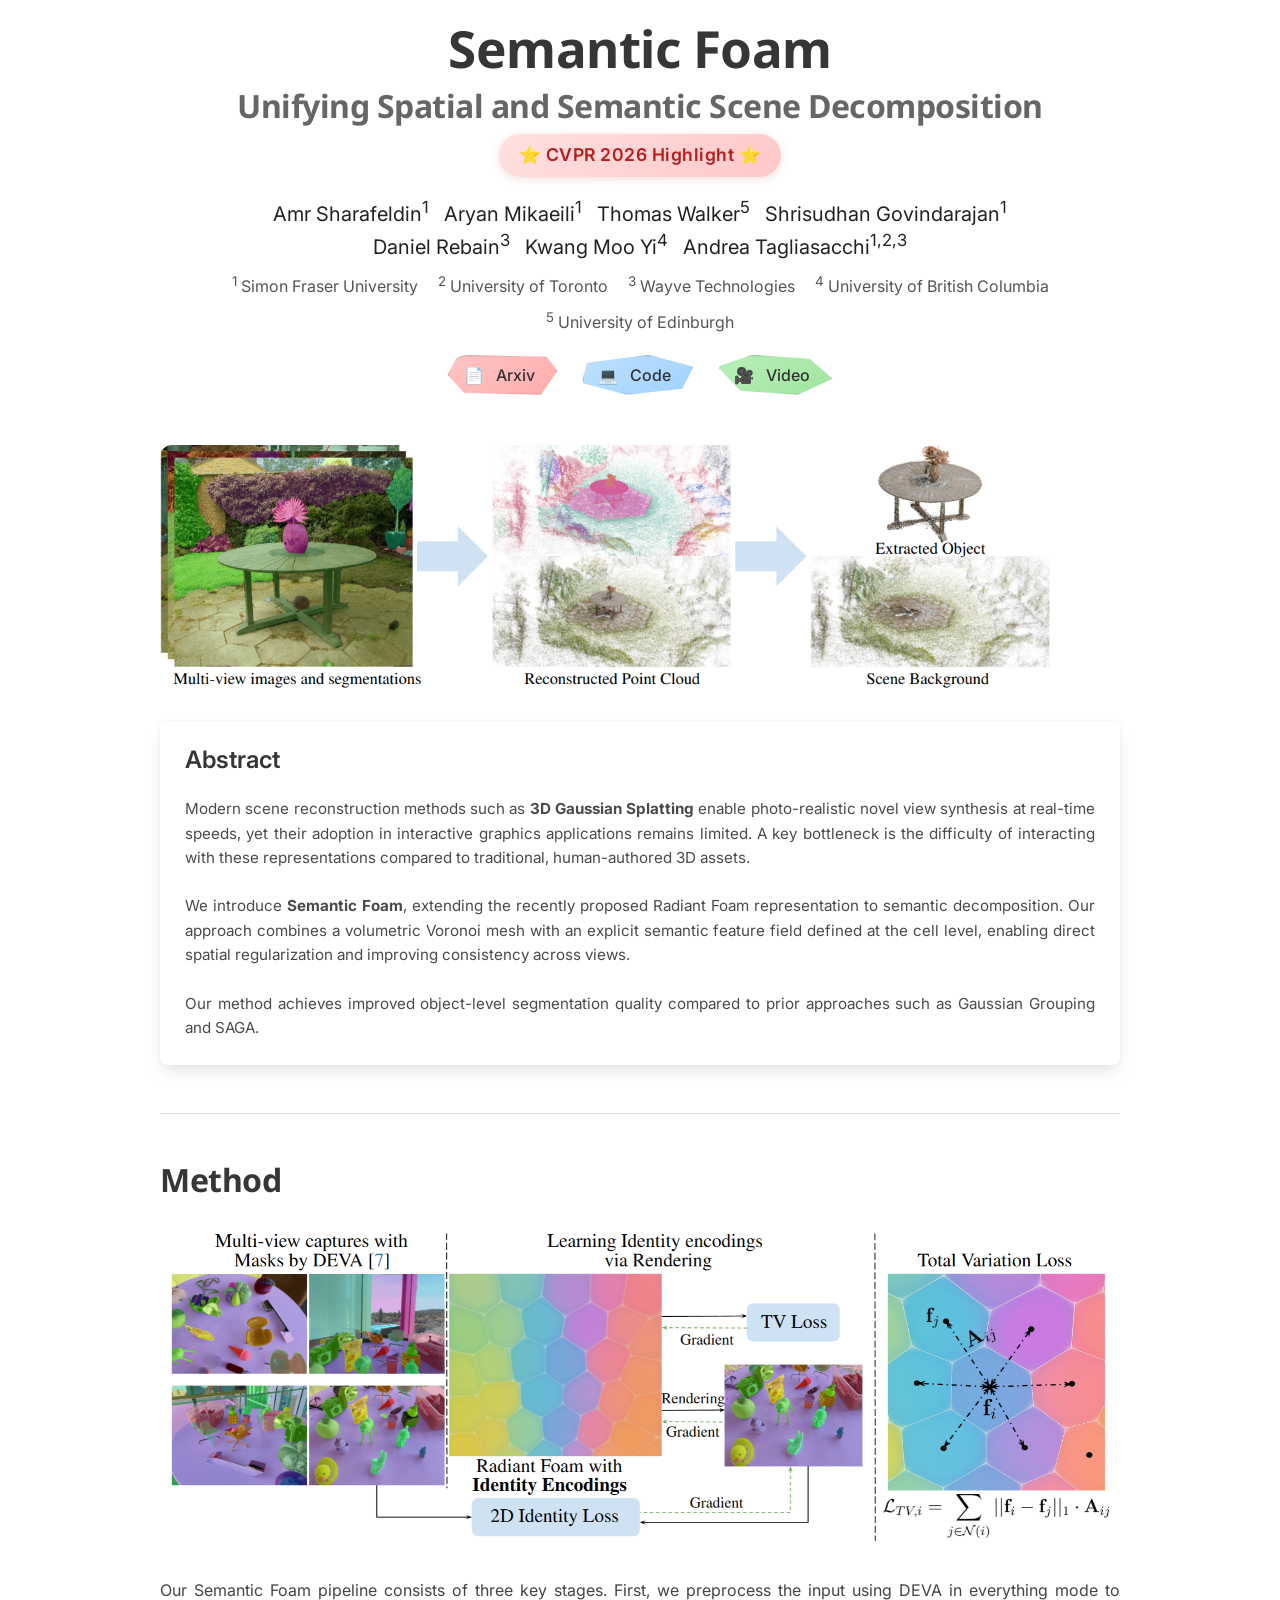
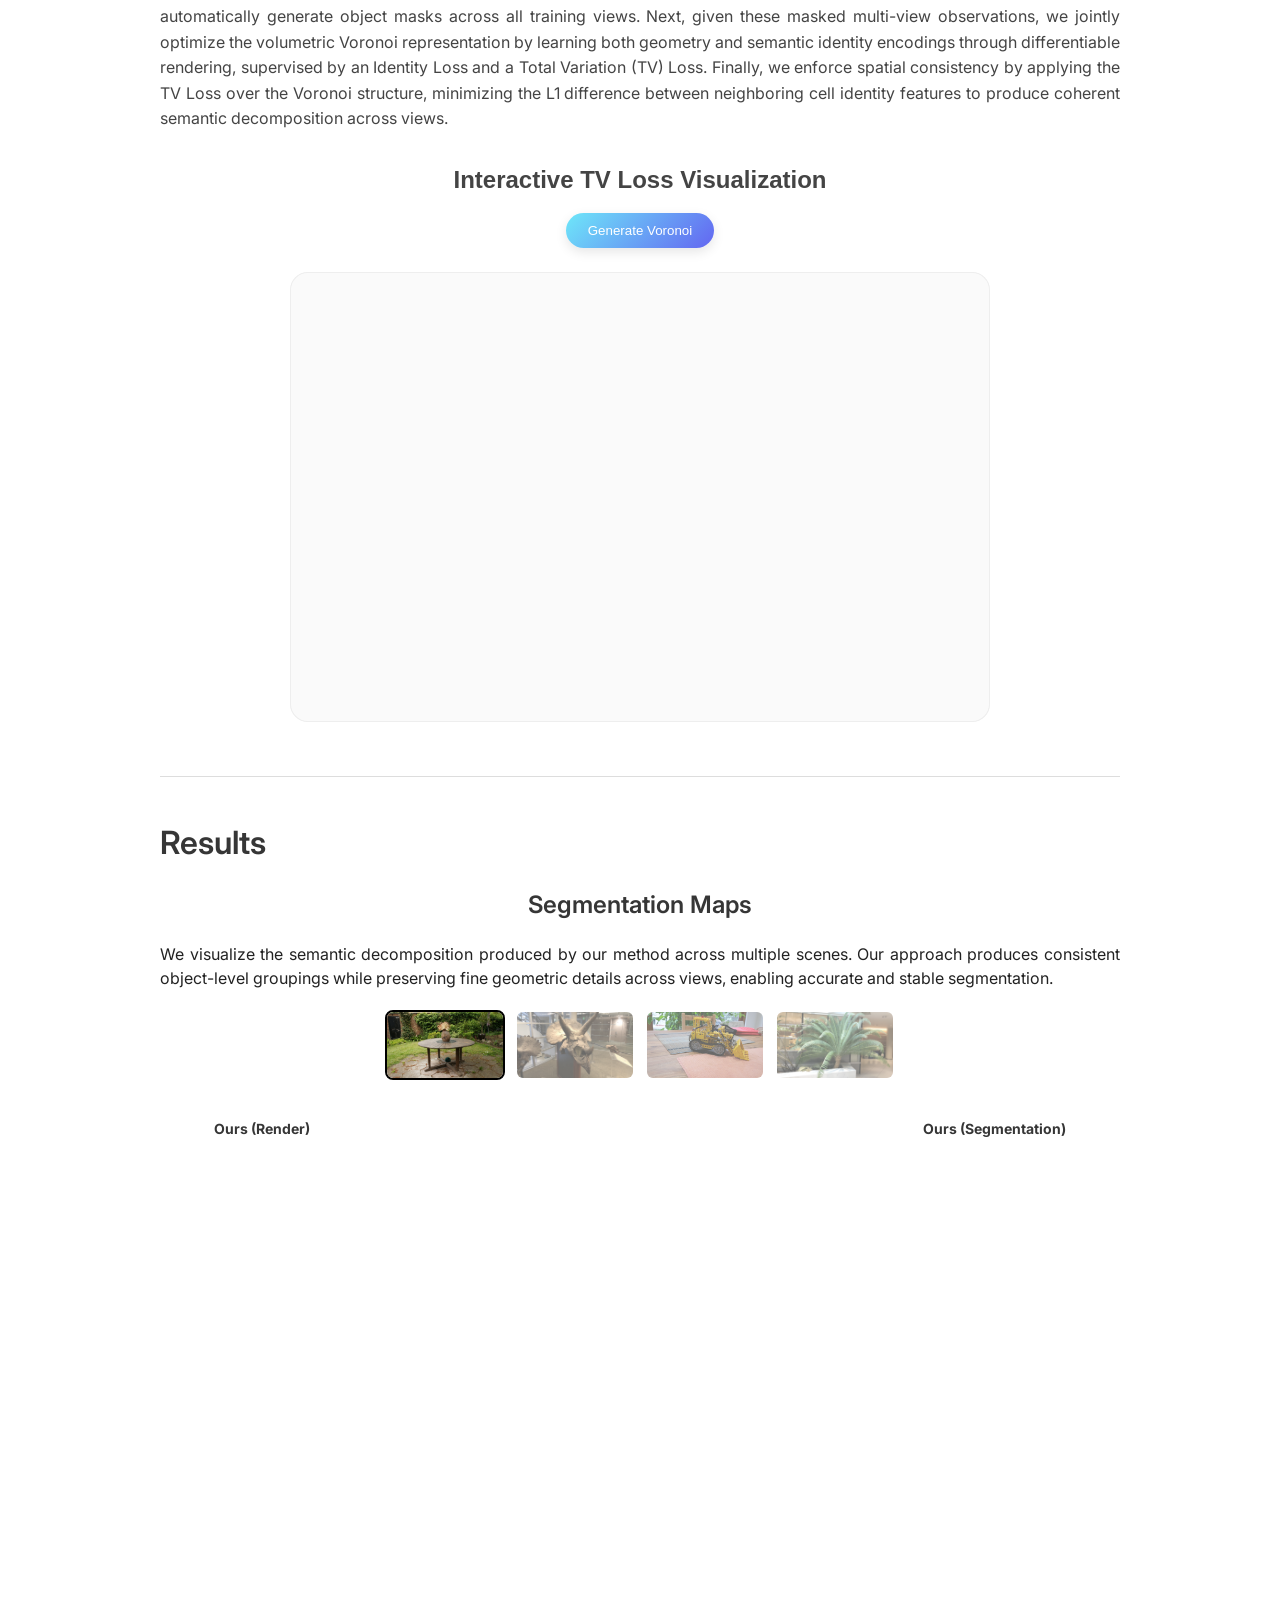
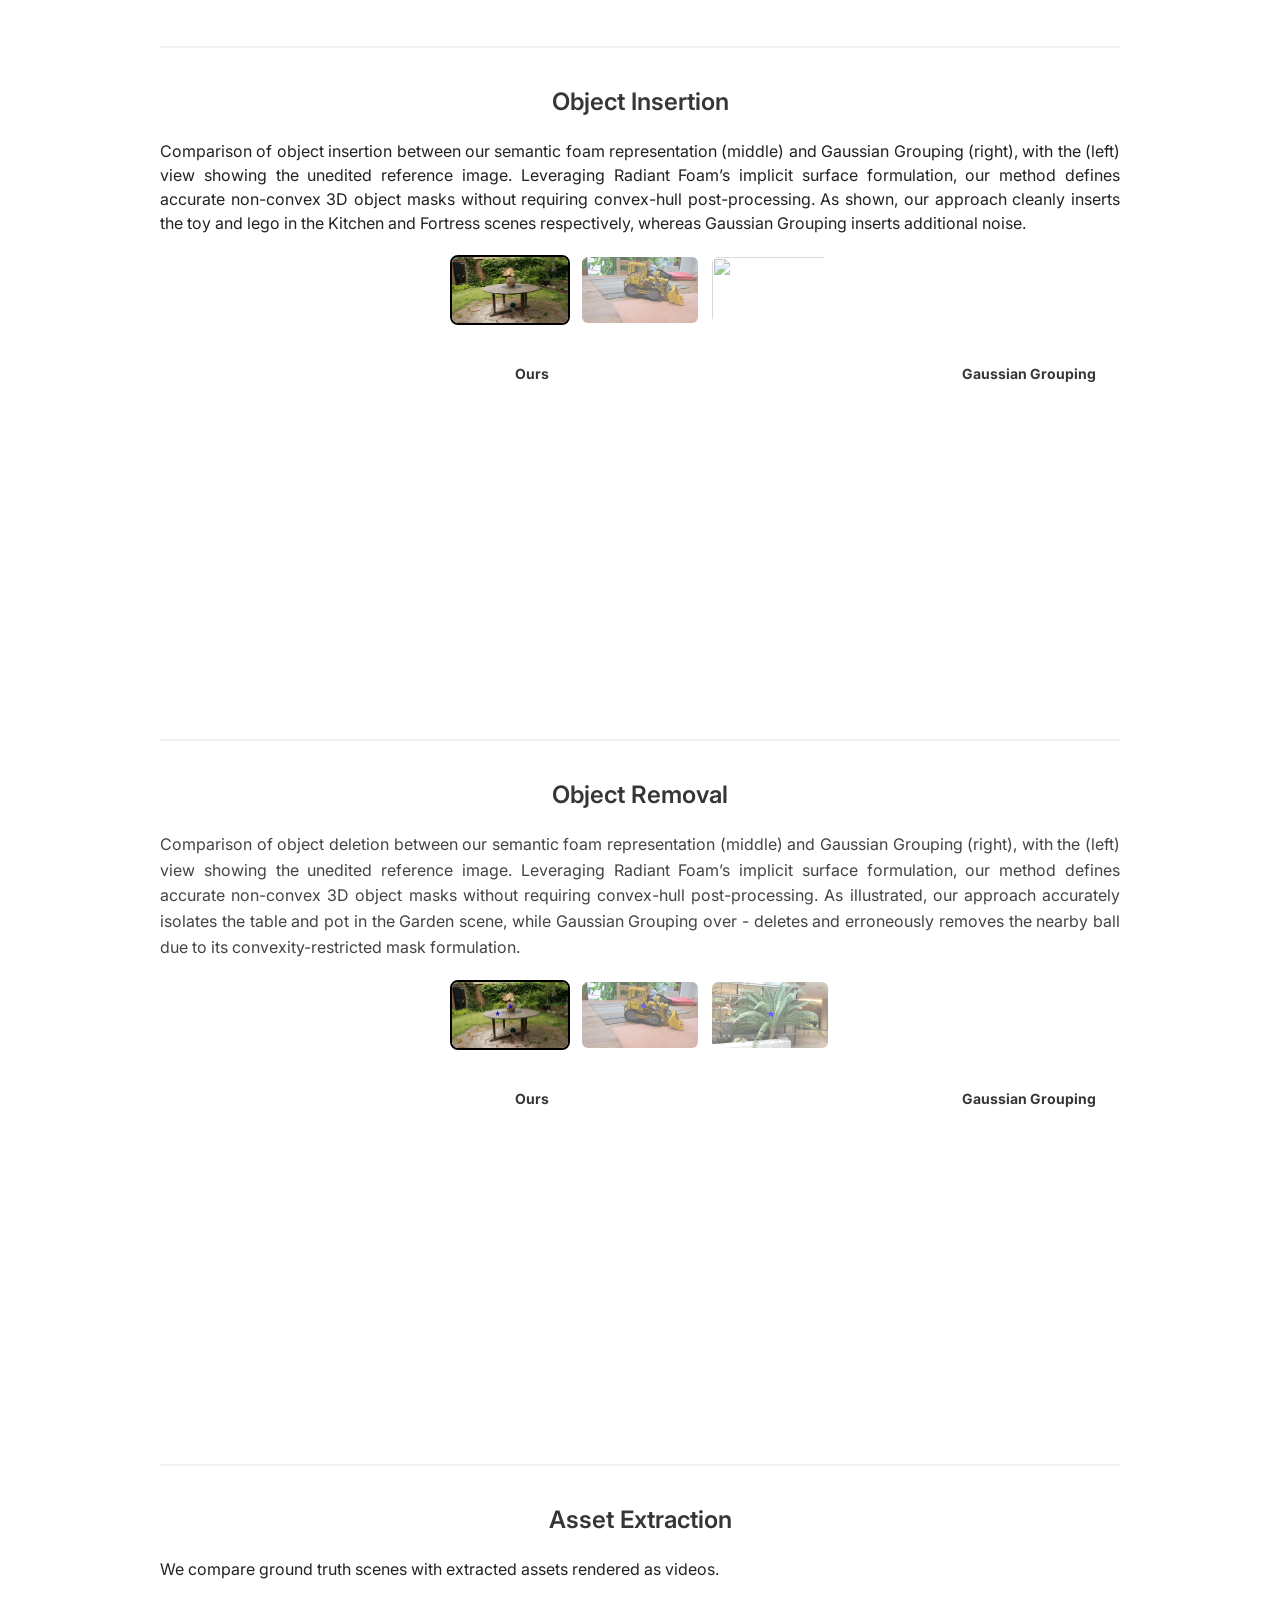
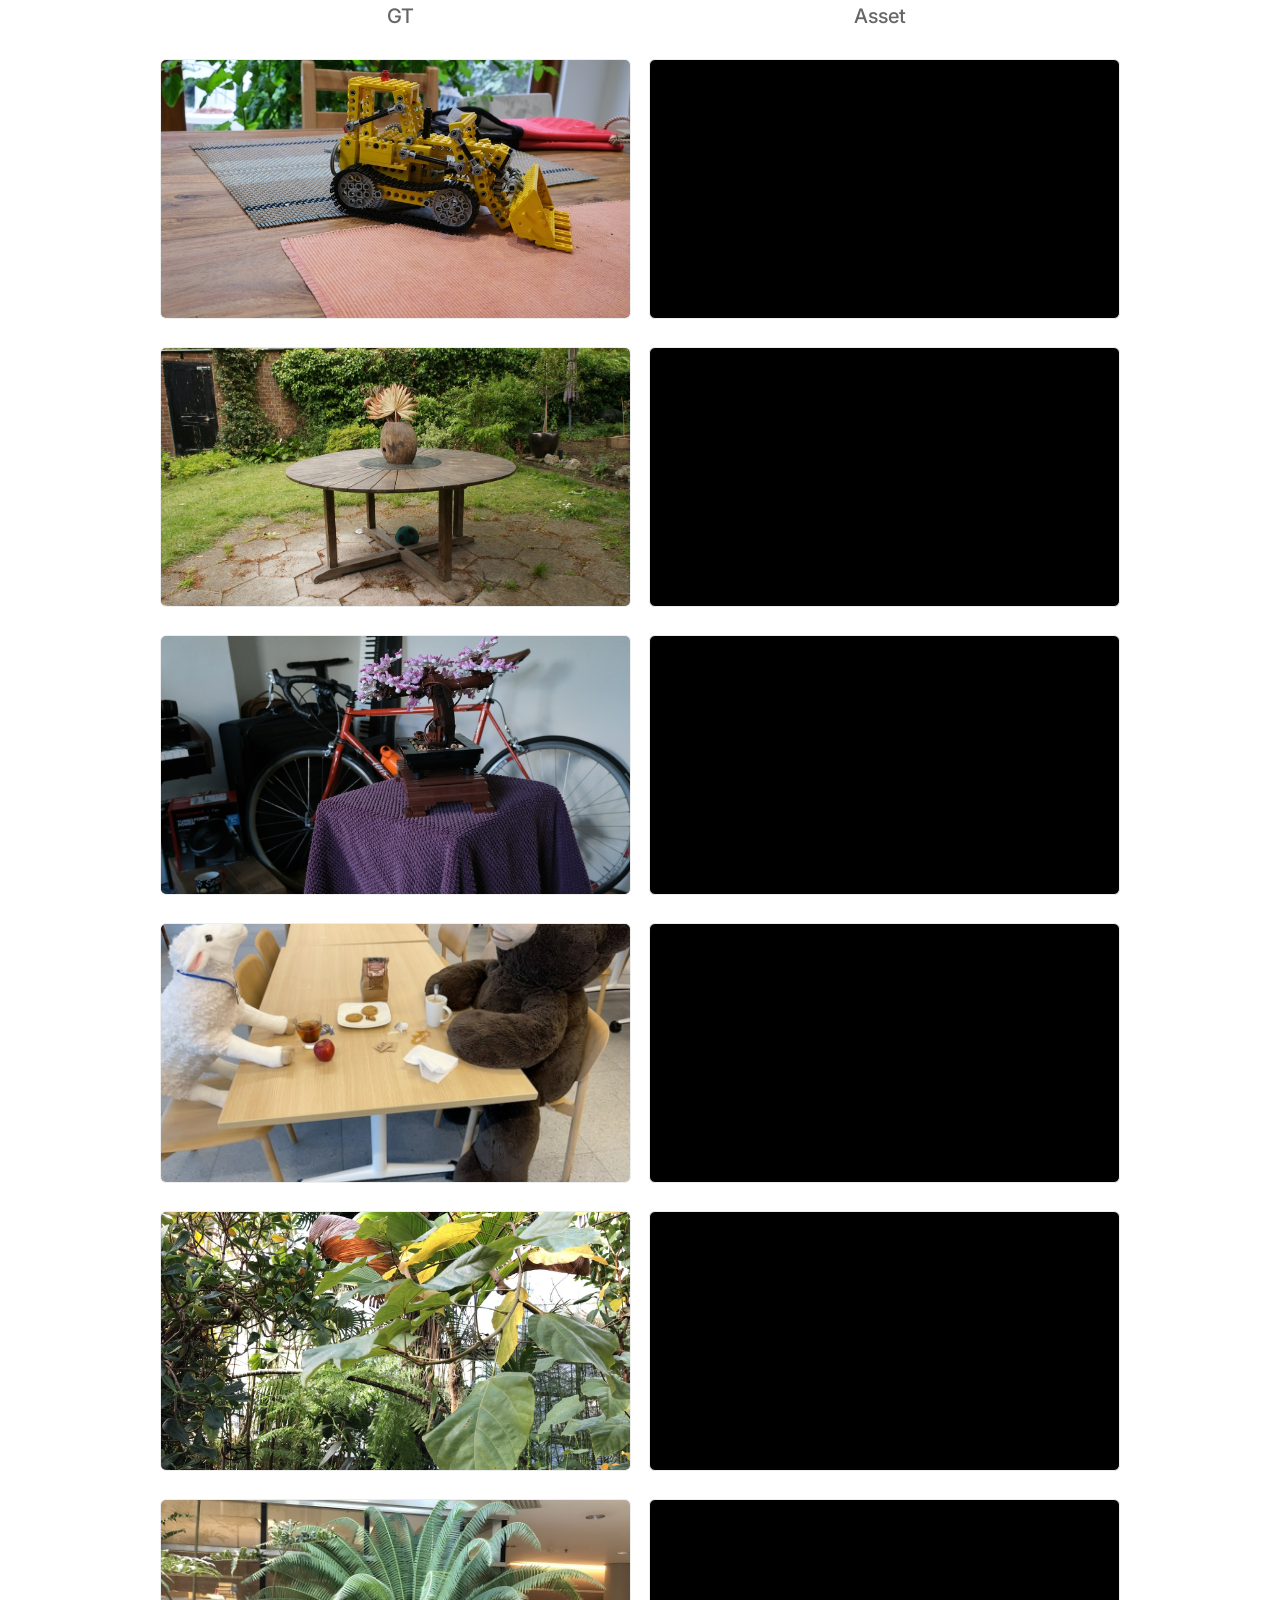
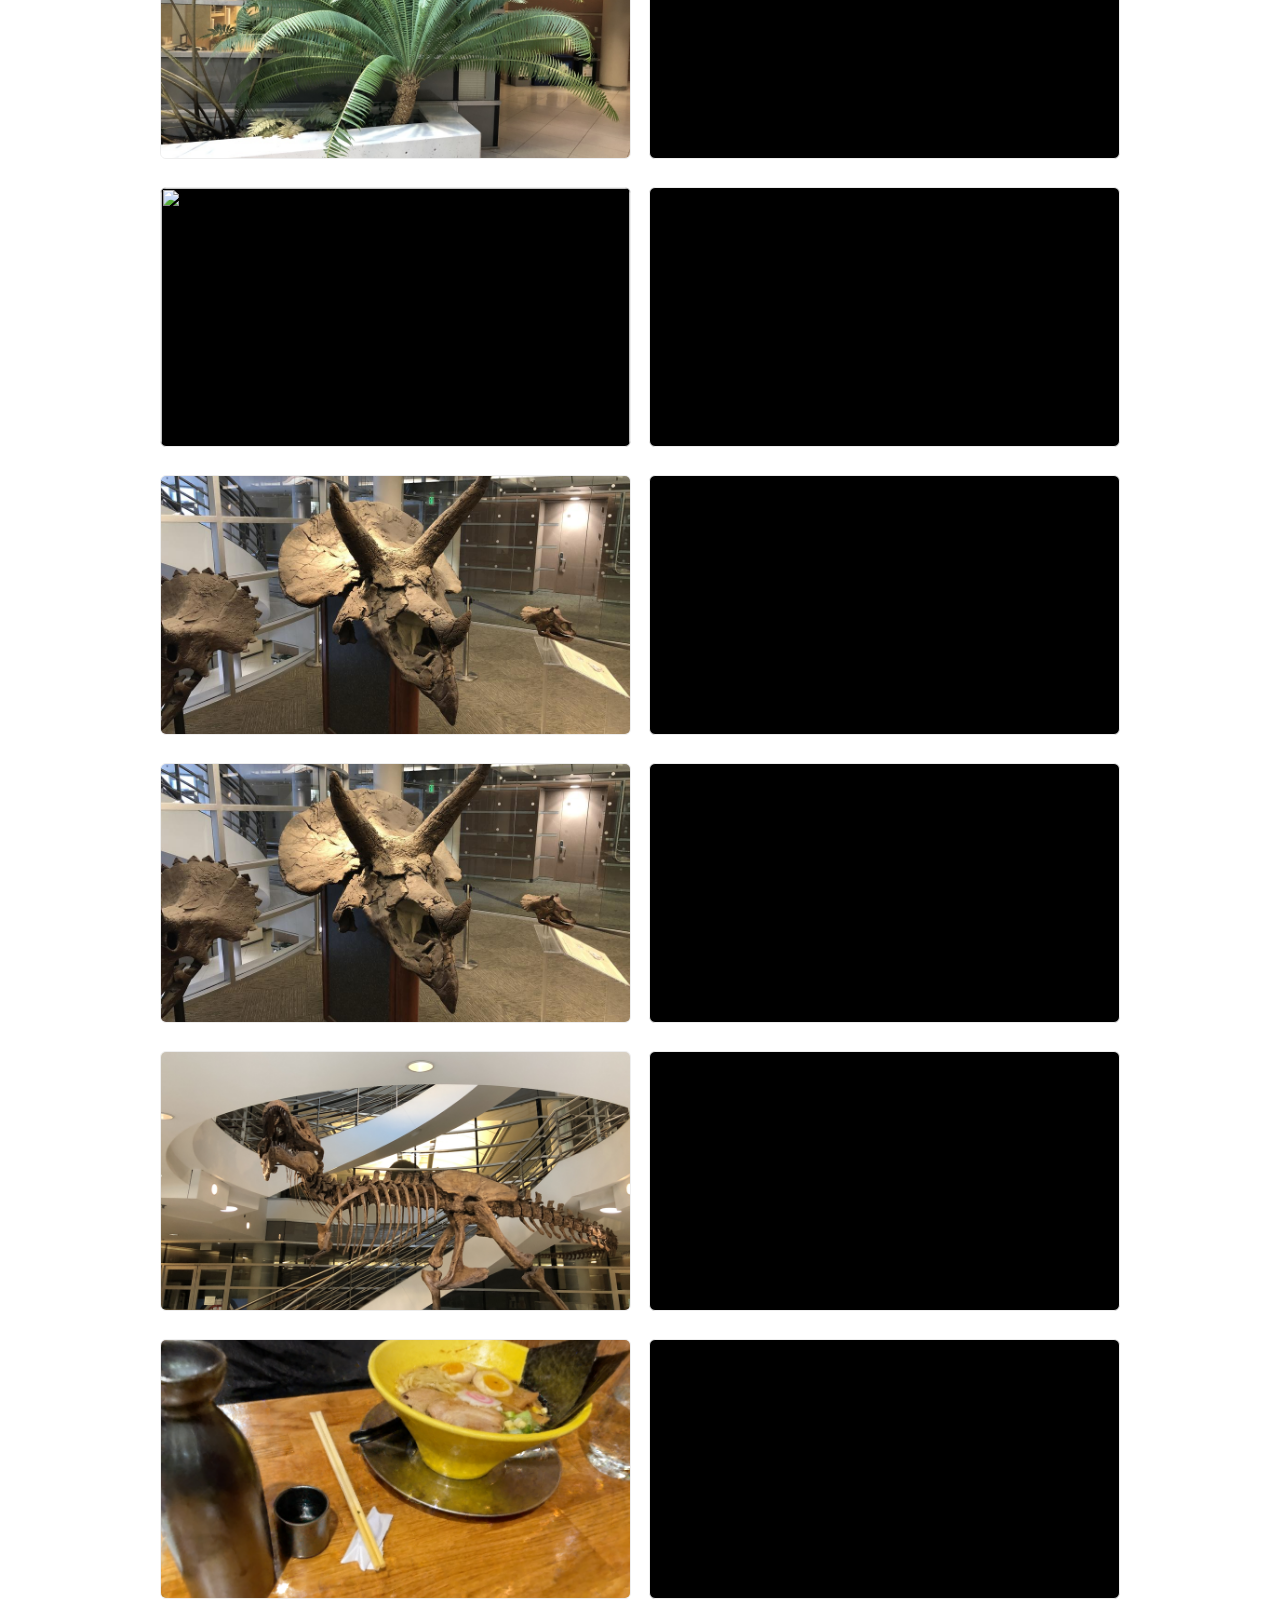
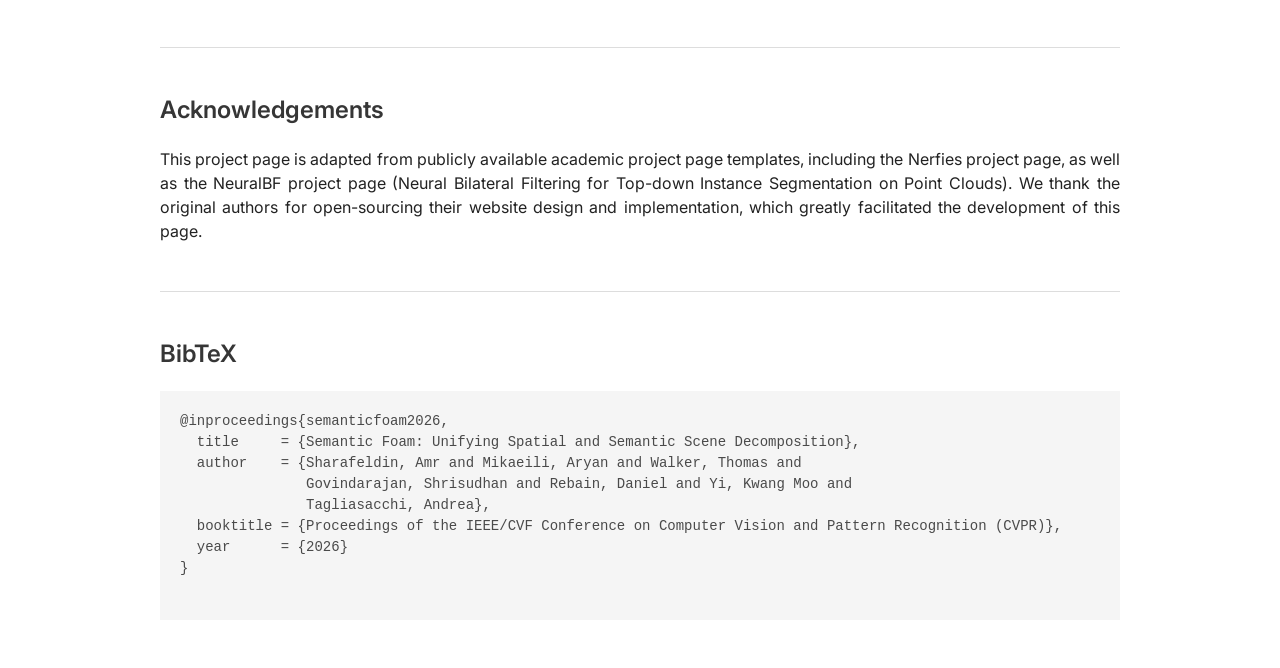
==== index.html @ 7a0bac0b "merge" ====
<!DOCTYPE html>
<html>
<head>
  <meta charset="utf-8">
  <title>Semantic Foam Project</title>

  <!-- Fonts -->
  <link href="https://fonts.googleapis.com/css?family=Google+Sans|Noto+Sans|Castoro" rel="stylesheet">
  <link href="https://fonts.googleapis.com/css2?family=Inter:wght@300;400;500;600&family=Space+Grotesk:wght@500;600;700&display=swap" rel="stylesheet">
  
  <!-- Bulma -->
  <link rel="stylesheet" href="./static/css/bulma.min.css">
  <link rel="stylesheet" href="./static/css/bulma-carousel.min.css">

  <!-- Styles -->
  <link rel="stylesheet" href="./static/css/video.css">
  <link rel="stylesheet" href="./static/css/index.css">

  <!-- JS -->
  <script src="https://code.jquery.com/jquery-3.6.0.min.js"></script>
  <script src="./static/js/bulma-carousel.min.js"></script>
</head>

<body>

  <!-- Dynamic Sections -->
  <div id="hero"></div>
  <div class="section-divider"></div>

  <div id="method"></div>
  <div class="section-divider"></div>

  <div id="results"></div>
  <div class="section-divider"></div>

  <!-- ===================== -->
  <!-- ACKNOWLEDGEMENTS -->
  <!-- ===================== -->
  <section class="section">
    <div class="container is-max-desktop">

      <h2 class="title is-4">Acknowledgements</h2>

      <p class="has-text-justified">
        This project page is adapted from publicly available academic project page templates,
        including the Nerfies project page, as well as the NeuralBF project page
        (Neural Bilateral Filtering for Top-down Instance Segmentation on Point Clouds).
        We thank the original authors for open-sourcing their website design and
        implementation, which greatly facilitated the development of this page.
      </p>

    </div>
  </section>

  <div class="section-divider"></div>

  <!-- ===================== -->
  <!-- BIBTEX -->
  <!-- ===================== -->
  <section class="section">
    <div class="container is-max-desktop">

      <h2 class="title is-4">BibTeX</h2>

      <pre style="background:#f5f5f5; padding:20px; overflow-x:auto;">
@inproceedings{semanticfoam2026,
  title     = {Semantic Foam: Unifying Spatial and Semantic Scene Decomposition},
  author    = {Sharafeldin, Amr and Mikaeili, Aryan and Walker, Thomas and
               Govindarajan, Shrisudhan and Rebain, Daniel and Yi, Kwang Moo and
               Tagliasacchi, Andrea},
  booktitle = {Proceedings of the IEEE/CVF Conference on Computer Vision and Pattern Recognition (CVPR)},
  year      = {2026}
}
      </pre>

    </div>
  </section>

  <!-- ===================== -->
  <!-- SCRIPTS -->
  <!-- ===================== -->

  <script src="./static/js/slider.js"></script>
  <script src="./static/js/index.js"></script>

  <!-- D3 Voronoi -->
  <script src="https://d3js.org/d3.v7.min.js"></script>
  <script src="./static/js/voronoi.js"></script>


</body>
</html>
---- static/css/video.css ----
.video-compare-container {
  position: relative;
  width: 100%;
  overflow: hidden;
}

.video-compare-container video {
  position: absolute;
  width: 100%;
  height: 100%;
  object-fit: cover;
}

.rgb-video {
  z-index: 2;
  clip-path: inset(0 50% 0 0);
}

.seg-video {
  z-index: 1;
}

.compare-slider {
  position: absolute;
  bottom: 10px;
  left: 10%;
  width: 80%;
  z-index: 3;
}

.divider {
  position: absolute;
  top: 0;
  bottom: 0;
  width: 2px;
  background: white;
  left: 50%;
  z-index: 4;
}
---- static/css/index.css ----
/* ========================= */
/* GLOBAL */
/* ========================= */

body {
  font-family: 'Inter', sans-serif;
  color: #222;
}

.section-divider {
  border-top: 1px solid #ddd;
  margin: 0 auto;
  max-width: 960px;
}

/* Uniform vertical spacing for all sections */
section.section,
section.hero .hero-body {
  padding-top: 3rem;
  padding-bottom: 3rem;
}

/* ========================= */
/* TYPOGRAPHY */
/* ========================= */

.publication-title {
  font-family: 'Noto Sans', sans-serif;
  font-weight: 700;
  letter-spacing: -0.5px;
  font-size: 3rem;
  line-height: 1.1;
  text-align: center;
  margin-bottom: 10px;
}

.publication-authors,
.publication-affiliations,
.publication-venue {
  font-family: 'Inter', sans-serif;
}

.publication-authors {
  margin: 10px 0;
}

.author-block {
  display: inline-block;
  margin: 0 5px;
}

/* ========================= */
/* VENUE + AFFILIATIONS */
/* ========================= */

.publication-venue {
  display: flex;
  justify-content: center;
  margin: 14px 0 18px;
  width: 100%;
}

.publication-tag {
  display: inline-block;
  font-family: 'Inter', sans-serif;
  font-size: 1.1rem;
  font-weight: 600;
  letter-spacing: 0.5px;
  padding: 8px 20px;
  border-radius: 999px;
  background: linear-gradient(135deg, #ffe0e0, #ffc8c8);
  color: #b91c1c;
  box-shadow: 0 2px 8px rgba(185, 28, 28, 0.15);
}

.publication-affiliations {
  margin-top: 10px;
  margin-bottom: 20px;
  color: #555;
  display: flex;
  flex-wrap: wrap;
  justify-content: center;
  gap: 10px 20px;
}

.publication-affiliations span {
  white-space: nowrap;
}

/* ========================= */
/* ABSTRACT */
/* ========================= */

.abstract-box {
  margin-top: 30px;
  padding: 25px;
  text-align: left;
}

.abstract-box p {
  font-size: 0.95rem;
  line-height: 1.6;
}

/* ========================= */
/* VIDEO COMPARE */
/* ========================= */

.video-compare-container {
  position: relative;
  width: 100%;
  height: 100%;
  overflow: hidden;
}

.video-compare-container video {
  position: absolute;
  width: 100%;
  height: 100%;
  object-fit: cover;
}

.rgb-video {
  z-index: 2;
  clip-path: inset(0 50% 0 0);
}

.seg-video {
  z-index: 1;
}

.compare-slider {
  position: absolute;
  bottom: 10px;
  left: 10%;
  width: 80%;
  z-index: 3;
}

.divider {
  position: absolute;
  top: 0;
  bottom: 0;
  width: 2px;
  background: white;
  left: 50%;
  z-index: 4;
}

/* ========================= */
/* CAROUSEL */
/* ========================= */

.results-carousel {
  overflow: hidden;
}

.results-carousel .item {
  margin: 5px;
  border: 1px solid #bbb;
  border-radius: 10px;
  overflow: hidden;
  padding: 0;
  font-size: 0;
}

.results-carousel video {
  margin: 0;
}

/* ========================= */
/* VIDEO EMBED */
/* ========================= */

.publication-video {
  position: relative;
  width: 100%;
  padding-bottom: 56.25%;
  overflow: hidden;
  border-radius: 10px;
}

.publication-video iframe {
  position: absolute;
  width: 100%;
  height: 100%;
  top: 0;
  left: 0;
}

/* ========================= */
/* INTERPOLATION */
/* ========================= */

.interpolation-panel {
  background: #f5f5f5;
  border-radius: 10px;
}

.interpolation-panel .interpolation-image,
#interpolation-image-wrapper img {
  width: 100%;
  border-radius: 5px;
}

.interpolation-panel .slider {
  margin: 0 !important;
}

/* ========================= */
/* LINKS (BUTTONS) */
/* ========================= */

.publication-links .button {
  border-radius: 22px;
  padding: 10px 20px;
  border: none;
  transition: all 0.2s ease;
  box-shadow:
    4px 4px 10px rgba(0, 0, 0, 0.1),
    -2px -2px 6px rgba(255, 255, 255, 0.5);
}

.publication-links .button:hover {
  transform: translateY(-2px) scale(1.03);
}

.publication-links .button:active {
  transform: scale(0.97);
}

/* ========================= */
/* CUSTOM CELLS */
/* ========================= */

.publication-links .cell {
  display: inline-flex;
  align-items: center;
  gap: 6px;
  padding: 12px 22px;
  margin: 0 10px;
  color: #333;
  font-weight: 500;
  border: 1px solid rgba(0,0,0,0.08);
  transition: all 0.2s ease;
  position: relative;
}

.publication-links .cell-1 {
  background: linear-gradient(145deg, #ffc4c4, #ffadad);
}

.publication-links .cell-2 {
  background: linear-gradient(145deg, #bde0fe, #a2d2ff);
}

.publication-links .cell-3 {
  background: linear-gradient(145deg, #b8f0b8, #a0e4a0);
}

.publication-links .cell:hover {
  transform: translateY(-3px) scale(1.05);
}

.publication-links .cell:active {
  transform: scale(0.95);
}

.publication-links .cell::after {
  content: "";
  position: absolute;
  inset: 0;
  border: 1px solid rgba(0, 0, 0, 0.06);
}

/* Shape variants */
.cell-1 {
  clip-path: polygon(10% 0%, 90% 5%, 100% 40%, 85% 100%, 15% 95%, 0% 50%);
}

.cell-2 {
  clip-path: polygon(5% 20%, 60% 0%, 100% 30%, 90% 85%, 40% 100%, 0% 70%);
}

.cell-3 {
  clip-path: polygon(0% 30%, 30% 0%, 80% 10%, 100% 60%, 70% 100%, 20% 90%);
}

/* ========================= */
/* PAPER TITLE SUBTEXT */
/* ========================= */

.paper-name {
  display: block;
  font-weight: 800;
  font-size: 3.2rem;
  line-height: 0;
  margin: 0;
}

.paper-subtitle {
  display: block;
  font-weight: 300;
  font-size: 2rem;
  line-height: 0.3;
  margin: 0;
  color: #666;
}

/* ========================= */
/* FOOTER */
/* ========================= */

.footer .icon-link {
  font-size: 25px;
  color: #000;
}

.link-block a {
  margin: 5px 0;
}


/* ========================= */
/* METHOD SECTION */
/* ========================= */

.publication-links {
  margin-bottom: 50px;
}

.method-figure {
  width: 100%;
  display: flex;
  justify-content: center;
  margin-top: 20px;
}

.method-figure img {
  width: 100%;
  max-width: 960px;   /* keeps it readable */
  border-radius: 12px;
}

/* Description under figure */
.method-description {
  max-width: 960;
  margin: 20px auto 0 auto;
  text-align: center;
}

.method-description p {
  font-size: 1rem;
  line-height: 1.6;
  color: #444;
}

.method-section .title {
  text-align: left;
}

/* Description under figure */

.scene-tabs {
  text-align: center;
  margin-bottom: 20px;
}

.scene-btn {
  padding: 8px 16px;
  margin: 4px;
  border: 1px solid #ccc;
  background: white;
  cursor: pointer;
  border-radius: 6px;
}

.scene-btn.active {
  border: 2px solid black;
  font-weight: bold;
}

.comparison-container {
  display: flex;
  justify-content: center;
  width: 100%;
}

.video-wrapper {
  position: relative;
  width: 100%;
  max-width: 900px;
  aspect-ratio: 16 / 9;
  overflow: hidden;
  border-radius: 10px;
}

.video-wrapper video {
  position: absolute;
  top: 0;
  left: 0;
  width: 100%;
  height: 100%;
  object-fit: cover;
}

/* RIGHT VIDEO CLIP */
.video-right {
  clip-path: inset(0 0 0 50%);
}

/* SLIDER */
.slider-line {
  position: absolute;
  top: 0;
  left: 50%;
  width: 3px;
  height: 100%;
  background: white;
  cursor: ew-resize;
  z-index: 5;
  box-shadow: 0 0 8px rgba(255,255,255,0.8);
}

.slider-line::after {
  content: "";
  position: absolute;
  top: 50%;
  left: 50%;
  width: 14px;
  height: 14px;
  background: white;
  border-radius: 50%;
  transform: translate(-50%, -50%);
}

/* LABELS */
.label {
  position: absolute;
  top: 12px;
  padding: 6px 12px;
  background: rgba(255,255,255,0.9);
  border-radius: 6px;
  font-size: 14px;
}

.label.left { left: 12px; }
.label.right { right: 12px; }





.scene-gallery {
  display: flex;
  justify-content: center;
  gap: 12px;
  margin-bottom: 20px;
  flex-wrap: wrap;
}

.scene-thumb {
  width: 120px;
  height: 70px;
  object-fit: cover;
  border-radius: 8px;
  cursor: pointer;
  opacity: 0.7;
  transition: all 0.2s ease;
  border: 2px solid transparent;
}

.scene-thumb:hover {
  opacity: 1;
  transform: scale(1.05);
}

.scene-thumb.active {
  opacity: 1;
  border: 2px solid black;
}


.result-row {
  display: grid;
  grid-template-columns: 1fr 2fr;
  gap: 16px;
  margin-top: 20px;
}

.gt-image {
  width: 100%;
  border-radius: 10px;
  object-fit: cover;
}

/* thumbnails */
.scene-gallery {
  display: flex;
  justify-content: center;
  gap: 12px;
  margin-bottom: 20px;
}

.scene-thumb {
  width: 120px;
  height: 70px;
  object-fit: cover;
  border-radius: 8px;
  cursor: pointer;
  opacity: 0.6;
  transition: all 0.2s ease;
  border: 2px solid transparent;
}

.scene-thumb:hover {
  opacity: 1;
  transform: scale(1.05);
}

.scene-thumb.active {
  opacity: 1;
  border: 2px solid black;
}


.cell {
  stroke: white;
  stroke-width: 1.5px;
  cursor: pointer;
}

.arrow {
  stroke: black;
  fill: none;
  marker-end: url(#arrowhead);
  stroke-dasharray: 4,4;
}

.ui-label {
  position: absolute;
  top: 12px;
  padding: 6px 12px;
  background: rgba(255,255,255,0.9);
  border-radius: 6px;
  font-size: 14px;
}


svg {
  background: white;
}



/* =========================
   VORONOI SECTION STYLE
========================= */

#voronoi-section {
  margin-top: 40px;
}

/* Title */
#voronoi-section h3 {
  font-family: 'Google Sans', sans-serif;
  font-size: 1.5rem;
  font-weight: 600;
  margin-bottom: 15px;
}

/* Generate Button (matches hero cells) */
#generateBtn {
  font-family: 'Google Sans', sans-serif;
  padding: 10px 22px;
  border-radius: 999px;
  border: none;
  cursor: pointer;

  background: linear-gradient(135deg, #6ee7f9, #6366f1);
  color: white;
  font-weight: 500;

  box-shadow: 0 4px 12px rgba(0,0,0,0.1);
  transition: all 0.25s ease;
}

#generateBtn:hover {
  transform: translateY(-2px) scale(1.03);
  box-shadow: 0 6px 18px rgba(0,0,0,0.15);
}

/* Slider label */
#voronoi-section {
  font-family: 'Inter', sans-serif;
  color: #444;
}

/* Slider styling */
#slider {
  width: 260px;
  margin-top: 10px;
  appearance: none;
  height: 6px;
  border-radius: 10px;
  background: linear-gradient(90deg, #6366f1, #6ee7f9);
  outline: none;
}

/* Slider thumb */
#slider::-webkit-slider-thumb {
  appearance: none;
  width: 16px;
  height: 16px;
  border-radius: 50%;
  background: white;
  border: 2px solid #6366f1;
  cursor: pointer;
  transition: 0.2s;
}

#slider::-webkit-slider-thumb:hover {
  transform: scale(1.2);
}

/* SVG container */
#voronoi-svg {
  border-radius: 18px;
  background: #fafafa;
  box-shadow: inset 0 0 0 1px #eee;
}


.subsection {
  margin-top: 30px;
  text-align: center;
}

.subsection p {
  width: 100%;
  max-width: 100%;
  margin: 0 auto 20px auto;
  text-align: justify;
}

.subsection h3 {
  margin-bottom: 10px;
}

hr {
  margin: 40px 0;
  border: none;
  border-top: 1px solid #eee;
}

.scene-gallery {
  display: flex;
  justify-content: center;
  gap: 10px;
}





/* make image + video identical */
.gt-img,
.asset-video {
  width: 100%;
  height: 220px; /* 🔥 keeps everything aligned */
  object-fit: cover;
  border-radius: 6px;
  background: black;
}

/* labels */
.extraction-item span {
  font-size: 12px;
  color: #777;
  text-align: center;
}


.gt-img {
  border: 1px solid #eee;
}

.asset-video {
  border: 1px solid #eee;
}


/* GRID CONTAINER */
.extraction-grid {
  display: flex;
  flex-direction: column;
  gap: 28px;
  margin-top: 20px;
}

/* HEADER (must match row grid exactly) */
.extraction-header {
  display: grid;
  grid-template-columns: 1fr 1fr;
  width: 100%;
}

.extraction-header span {
  text-align: center;
  font-size: 20px;
  color: #666;
  font-weight: 500;
}

/* ROWS */
.scene-row {
  display: grid;
  grid-template-columns: 1fr 1fr;
  gap: 18px;
}

/* MEDIA */
.gt-img,
.asset-video {
  width: 100%;
  height: 260px;
  object-fit: cover;
  border-radius: 6px;
  display: block;
  background: black;
}
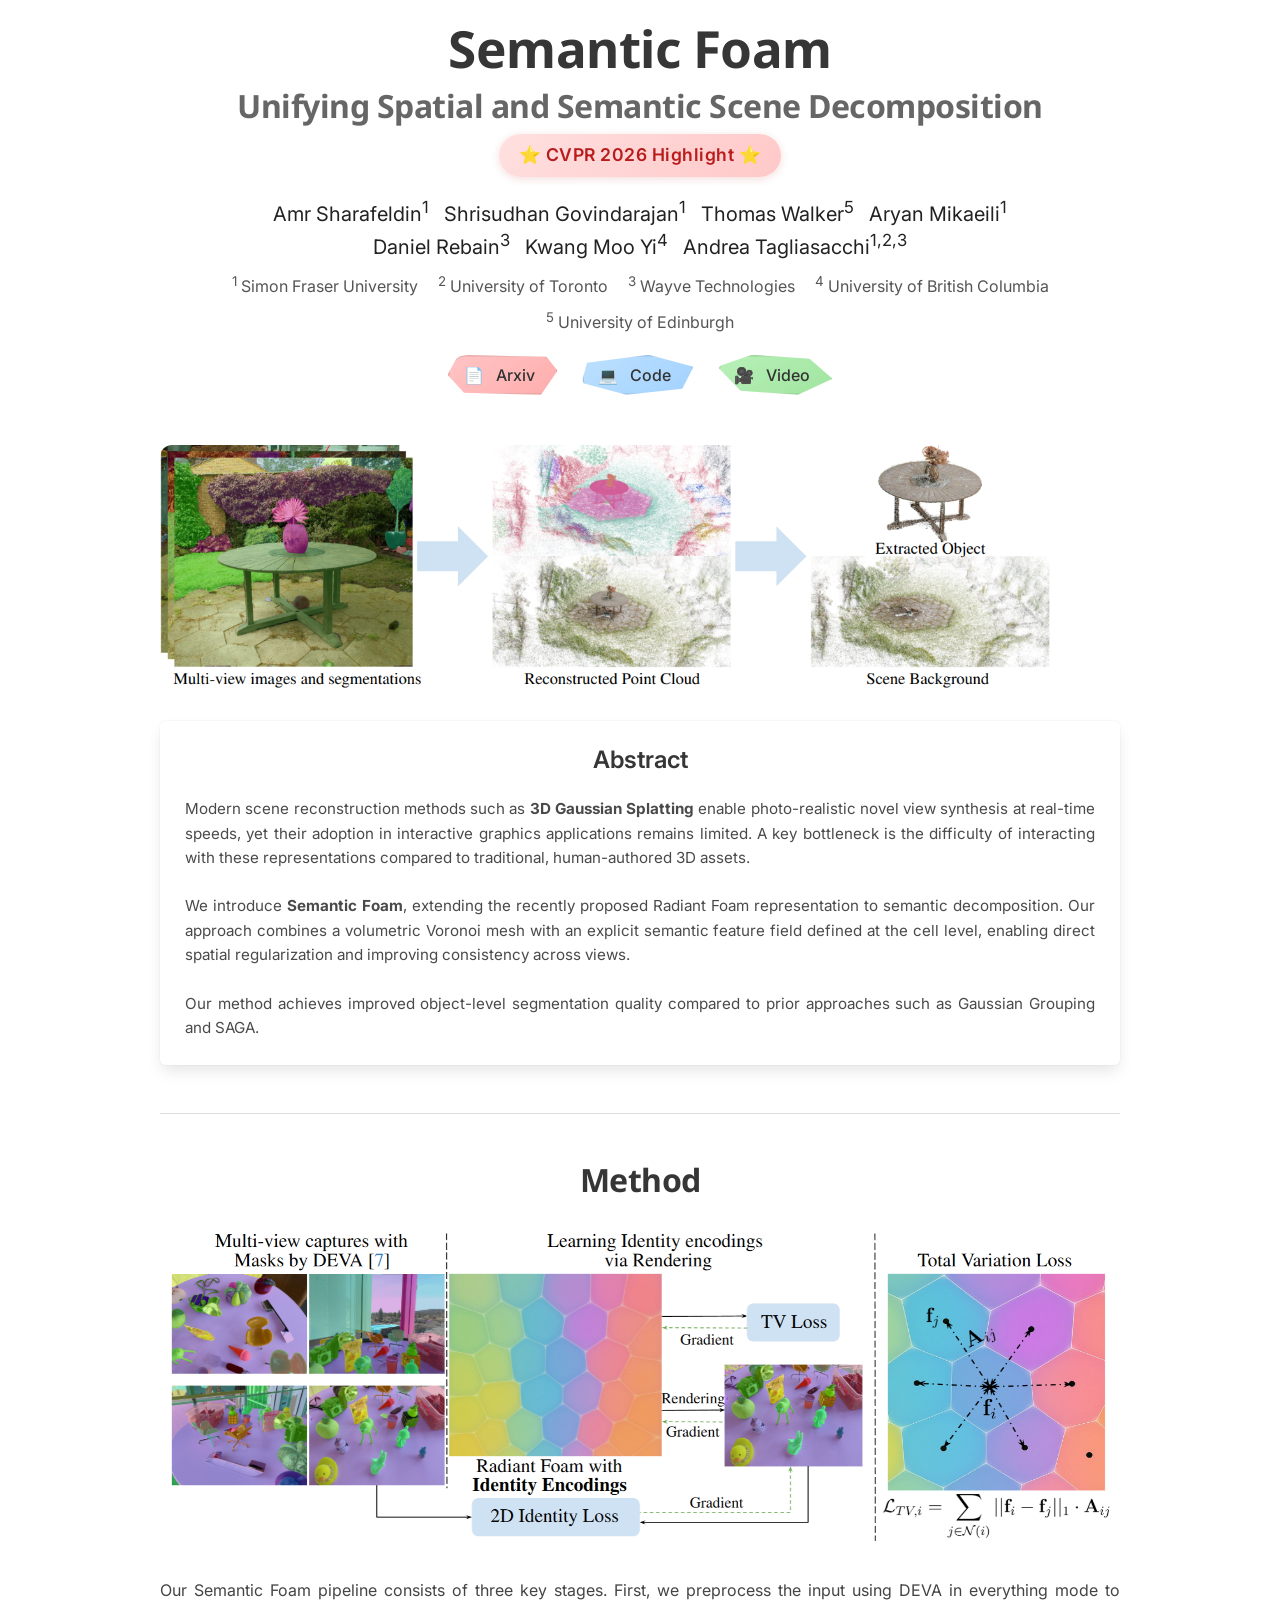
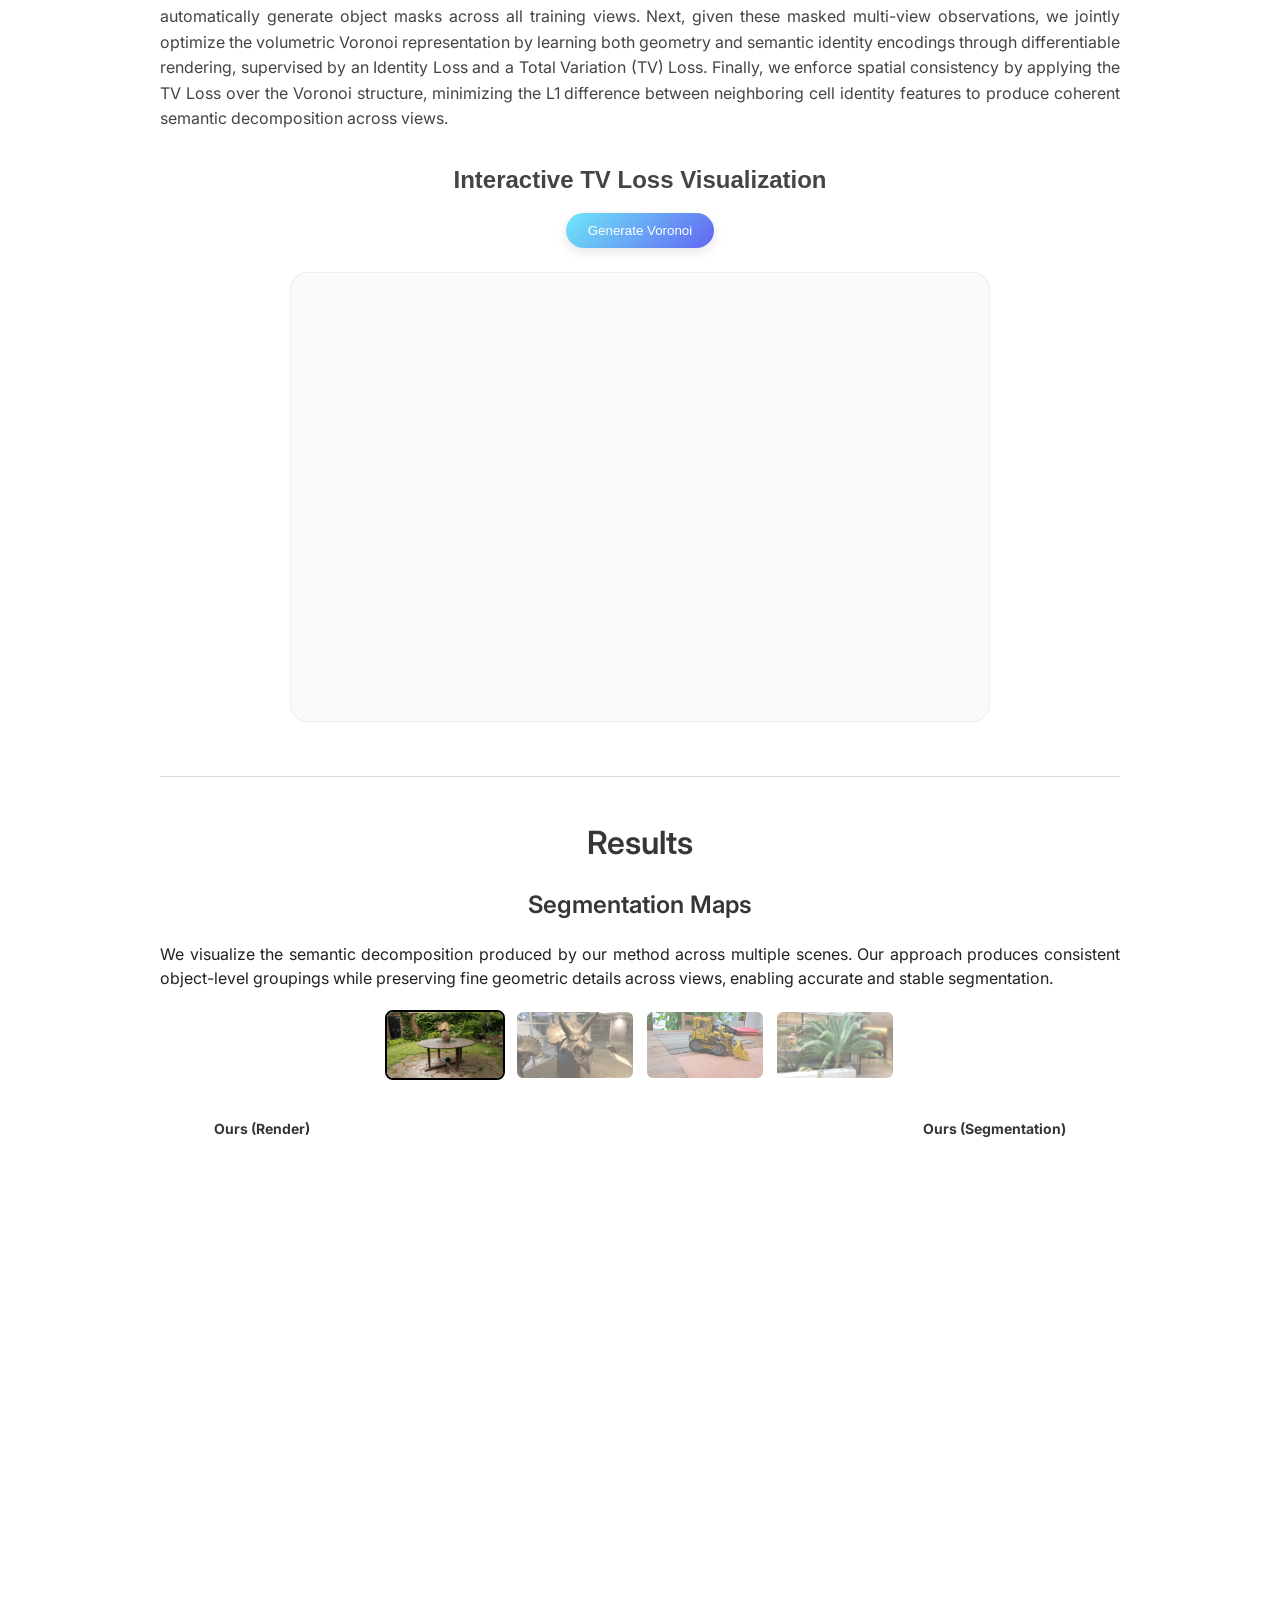
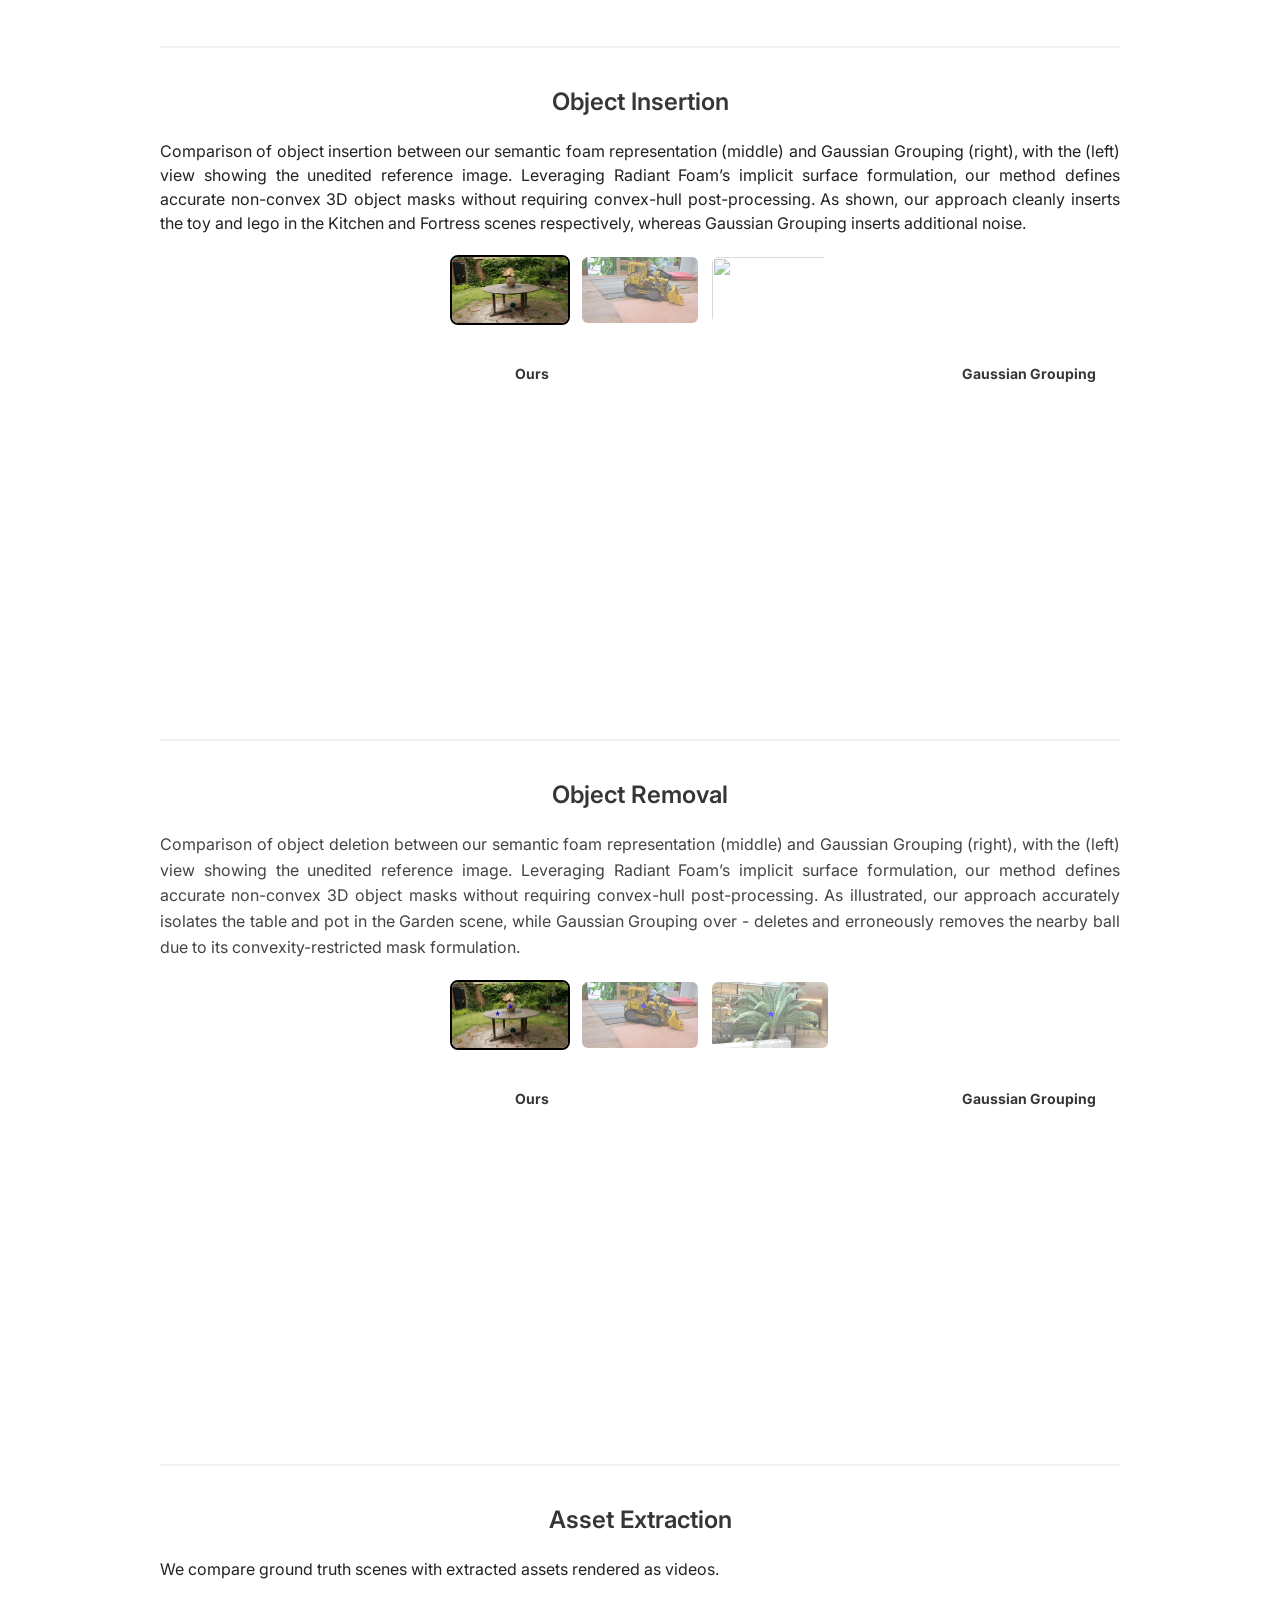
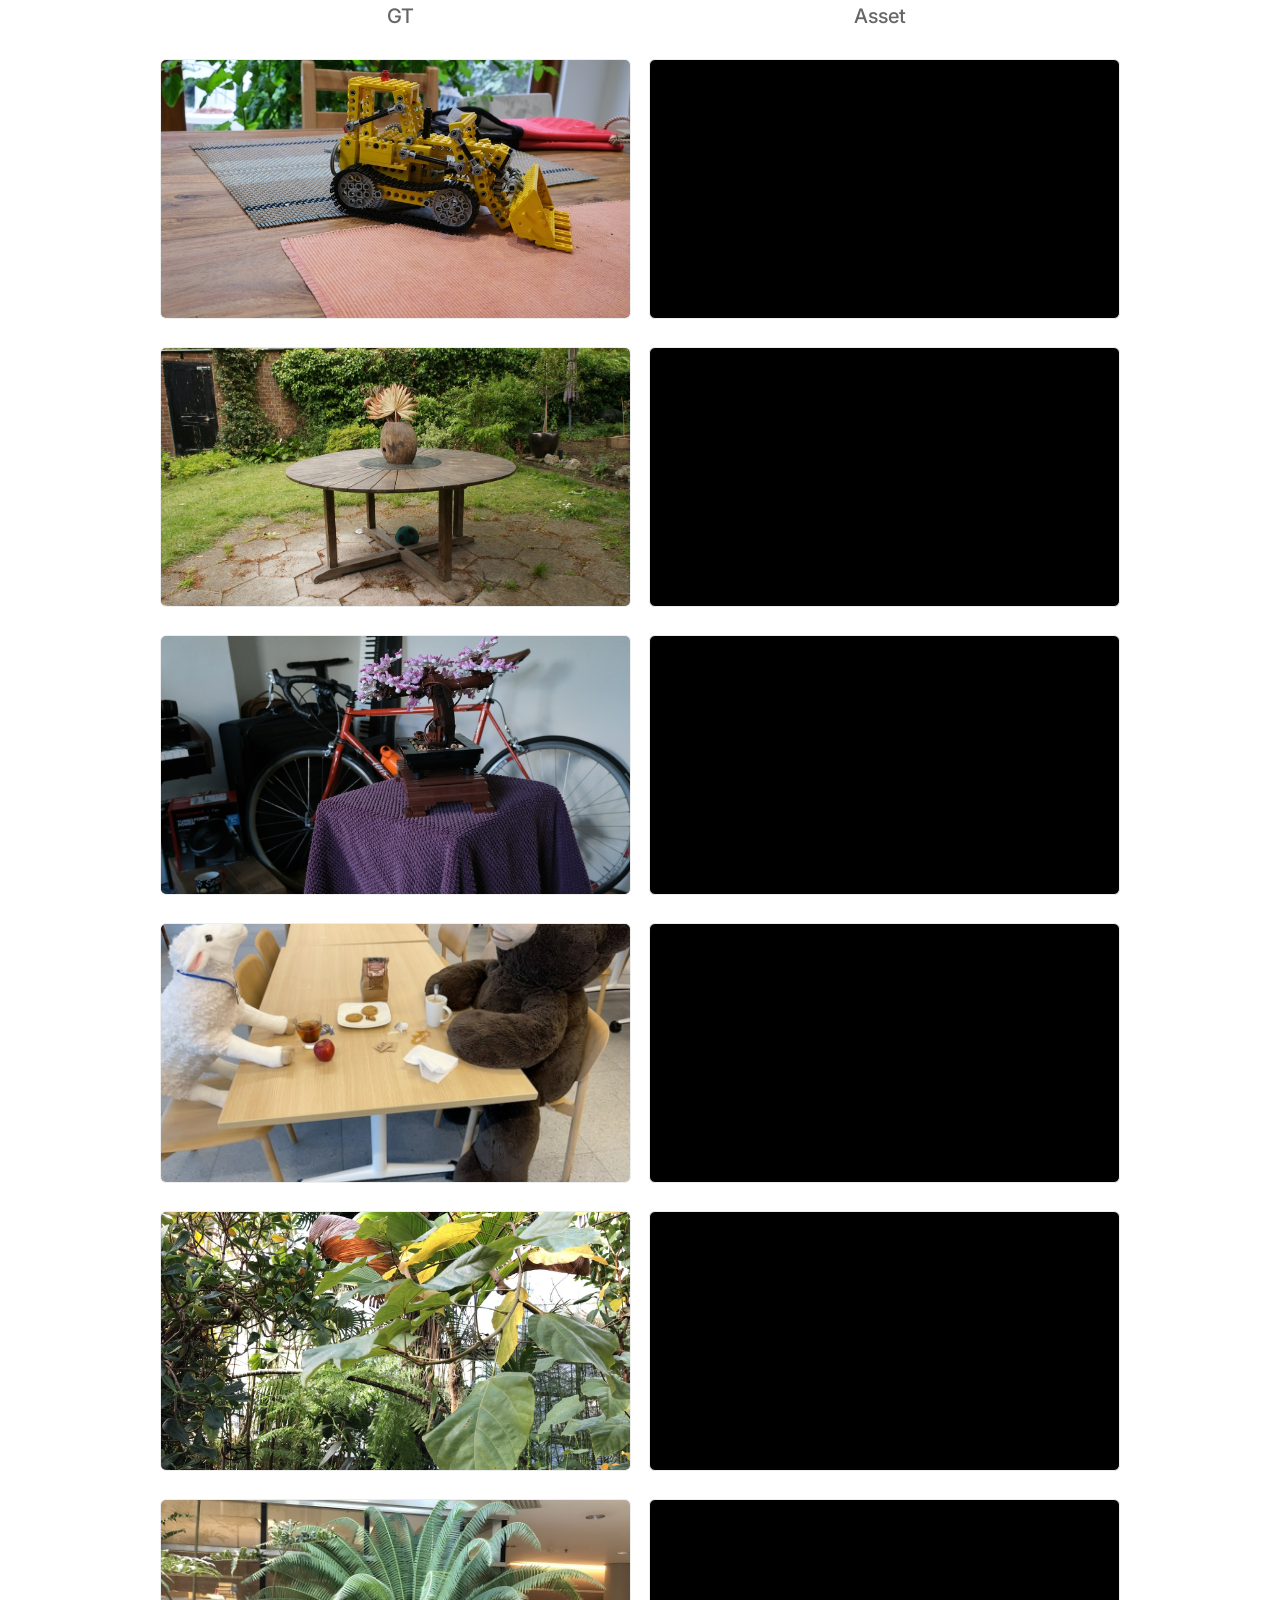
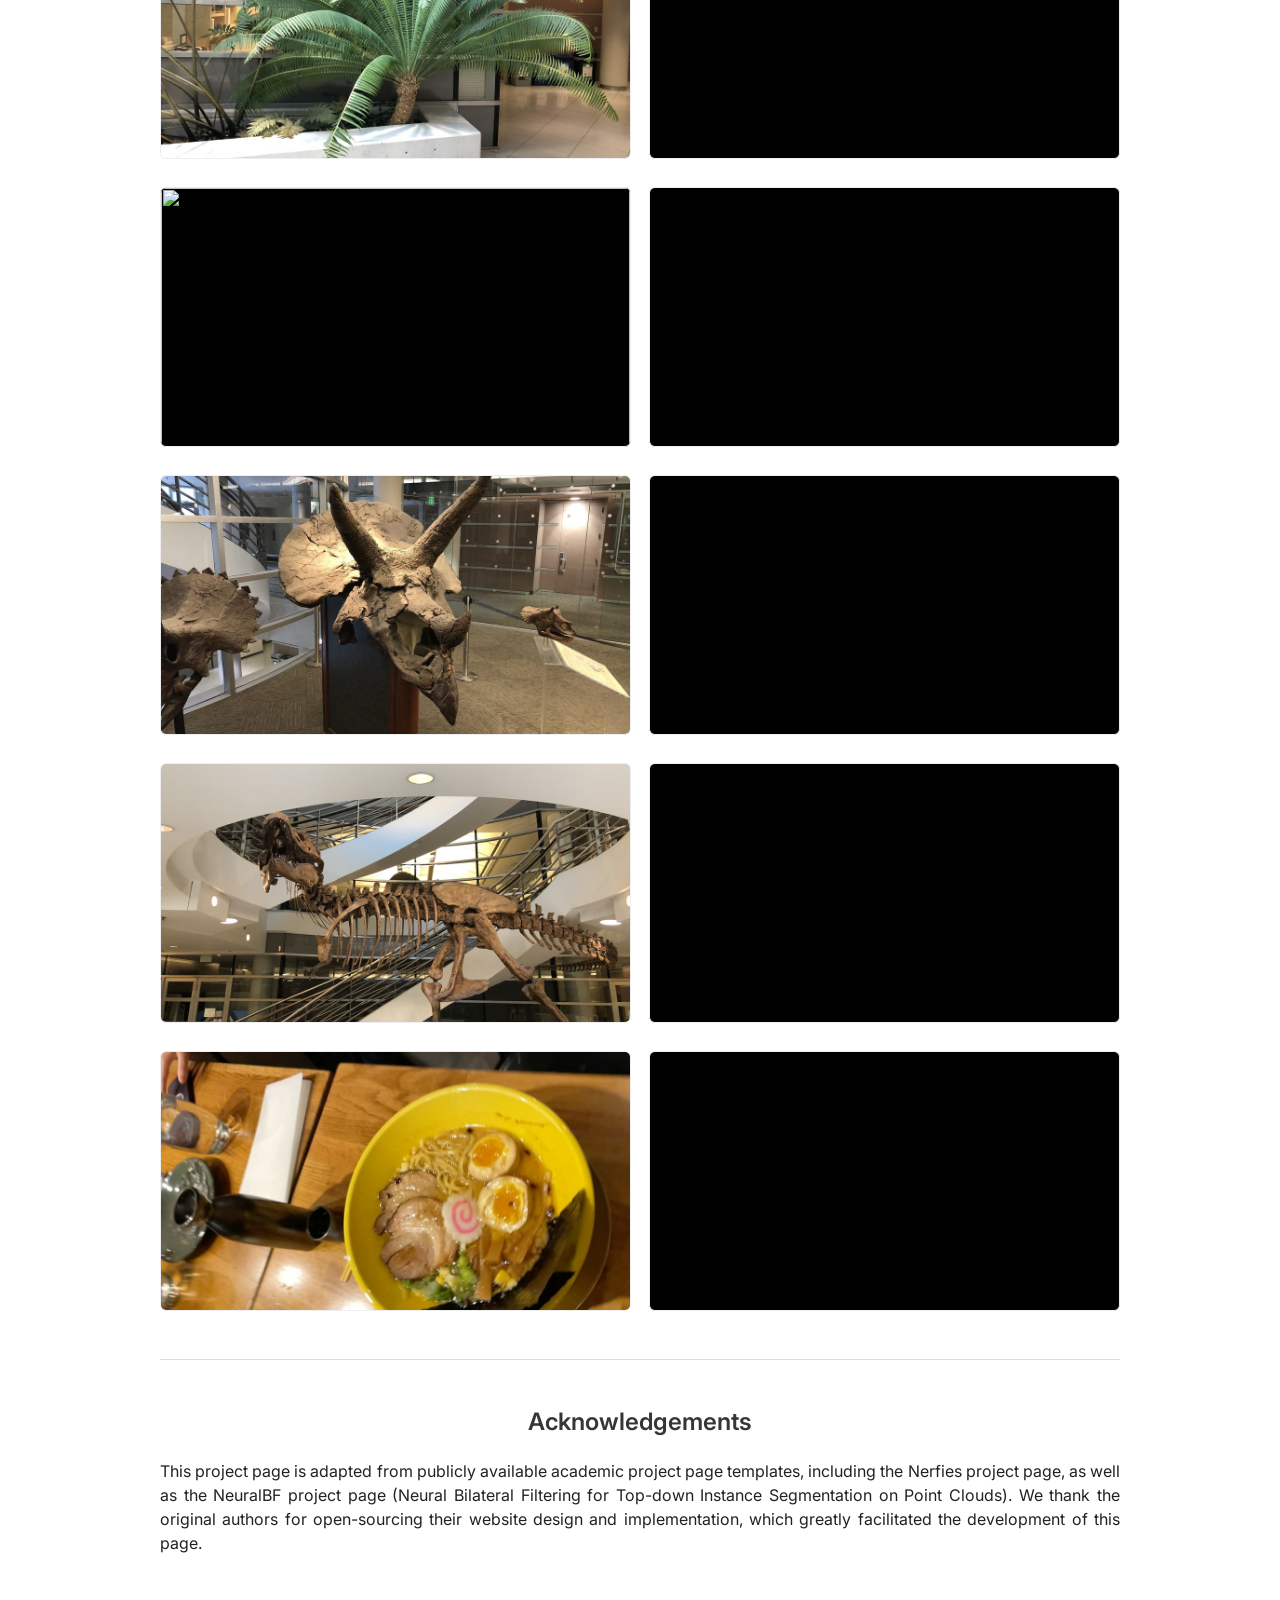
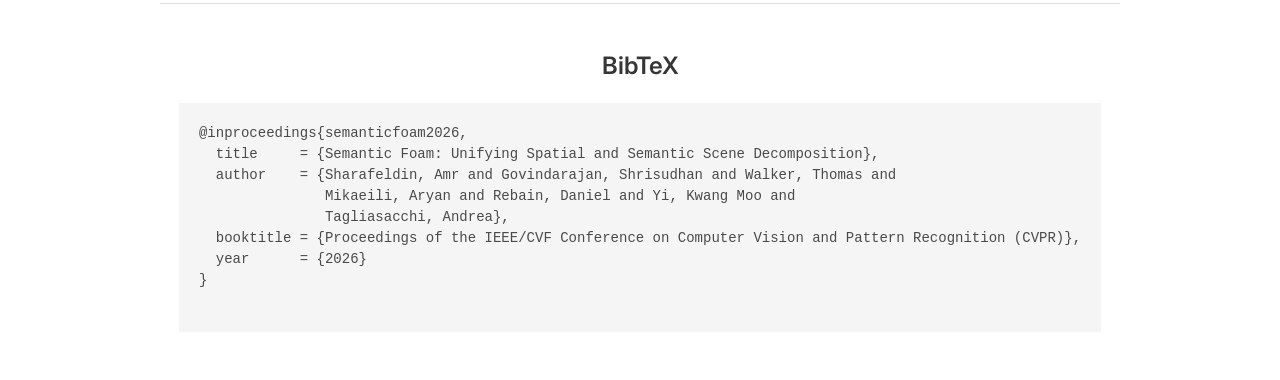
==== commit 6e4eb8b9: "centered text" ====
--- a/index.html
+++ b/index.html
@@ -65,8 +65,8 @@
       <pre style="background:#f5f5f5; padding:20px; overflow-x:auto;">
 @inproceedings{semanticfoam2026,
   title     = {Semantic Foam: Unifying Spatial and Semantic Scene Decomposition},
-  author    = {Sharafeldin, Amr and Mikaeili, Aryan and Walker, Thomas and
-               Govindarajan, Shrisudhan and Rebain, Daniel and Yi, Kwang Moo and
+  author    = {Sharafeldin, Amr and Govindarajan, Shrisudhan and Walker, Thomas and
+               Mikaeili, Aryan and Rebain, Daniel and Yi, Kwang Moo and
                Tagliasacchi, Andrea},
   booktitle = {Proceedings of the IEEE/CVF Conference on Computer Vision and Pattern Recognition (CVPR)},
   year      = {2026}
--- a/static/css/index.css
+++ b/static/css/index.css
@@ -5,6 +5,14 @@
 body {
   font-family: 'Inter', sans-serif;
   color: #222;
+}
+
+section {
+  text-align: center;
+  display: flex;
+  flex-direction: column;
+  align-items: center;
+  justify-content: center;
 }
 
 .section-divider {
@@ -91,10 +99,14 @@
 /* ABSTRACT */
 /* ========================= */
 
+section pre {
+  text-align: left;
+}
+
 .abstract-box {
   margin-top: 30px;
   padding: 25px;
-  text-align: left;
+  text-align: center;
 }
 
 .abstract-box p {
@@ -356,7 +368,7 @@
 }
 
 .method-section .title {
-  text-align: left;
+  text-align: center;
 }
 
 /* Description under figure */
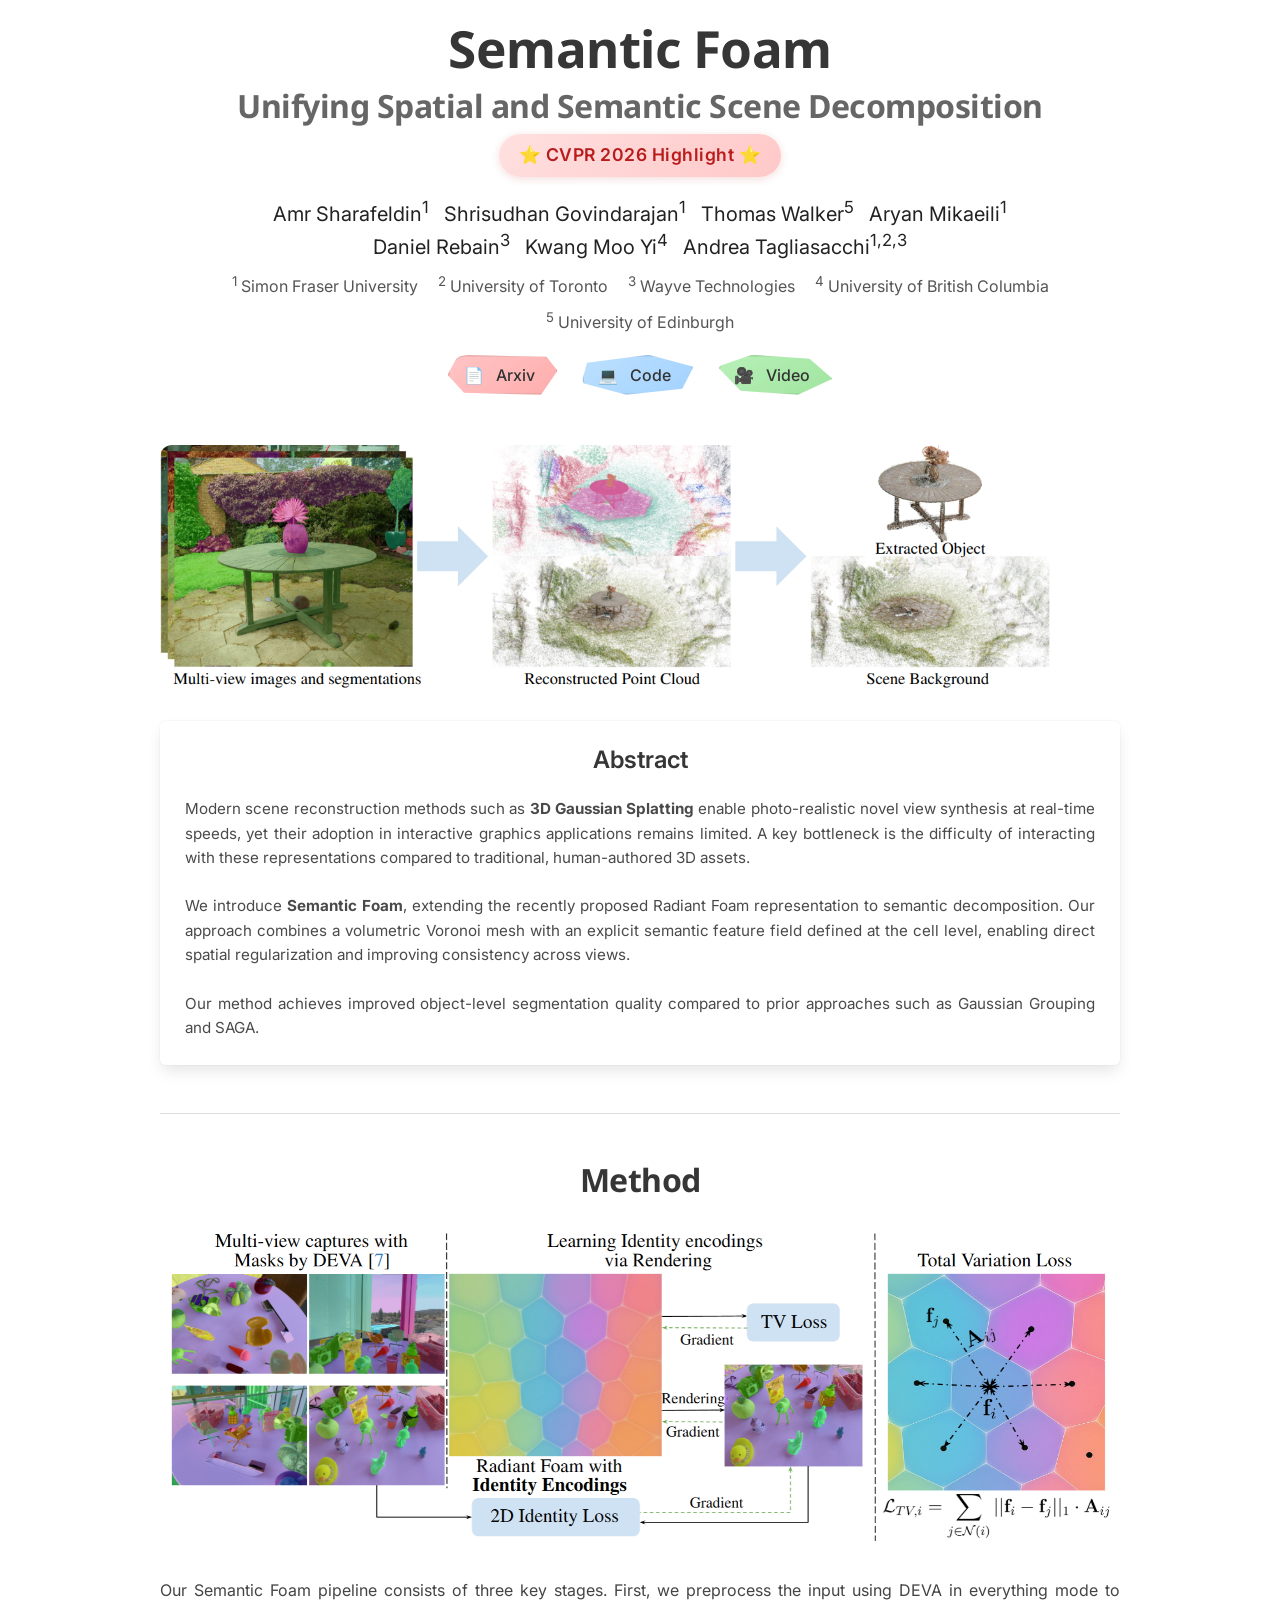
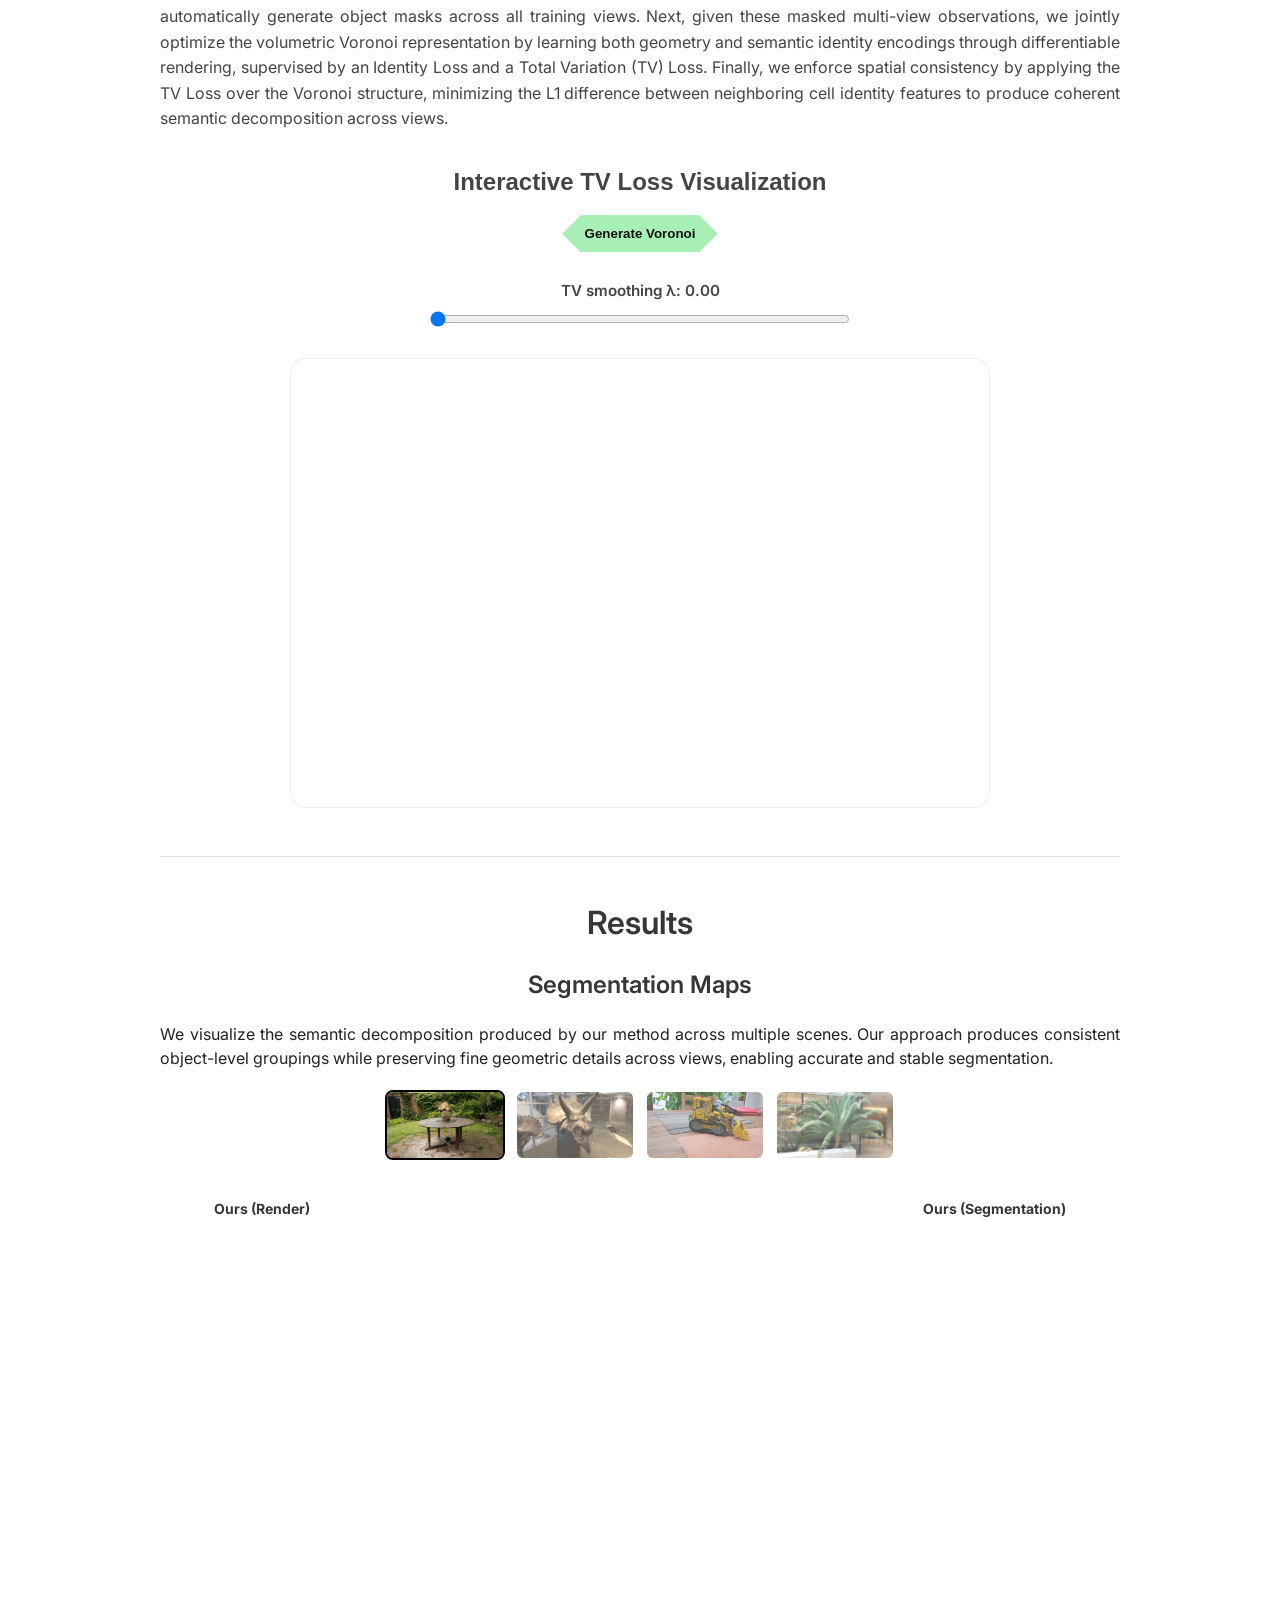
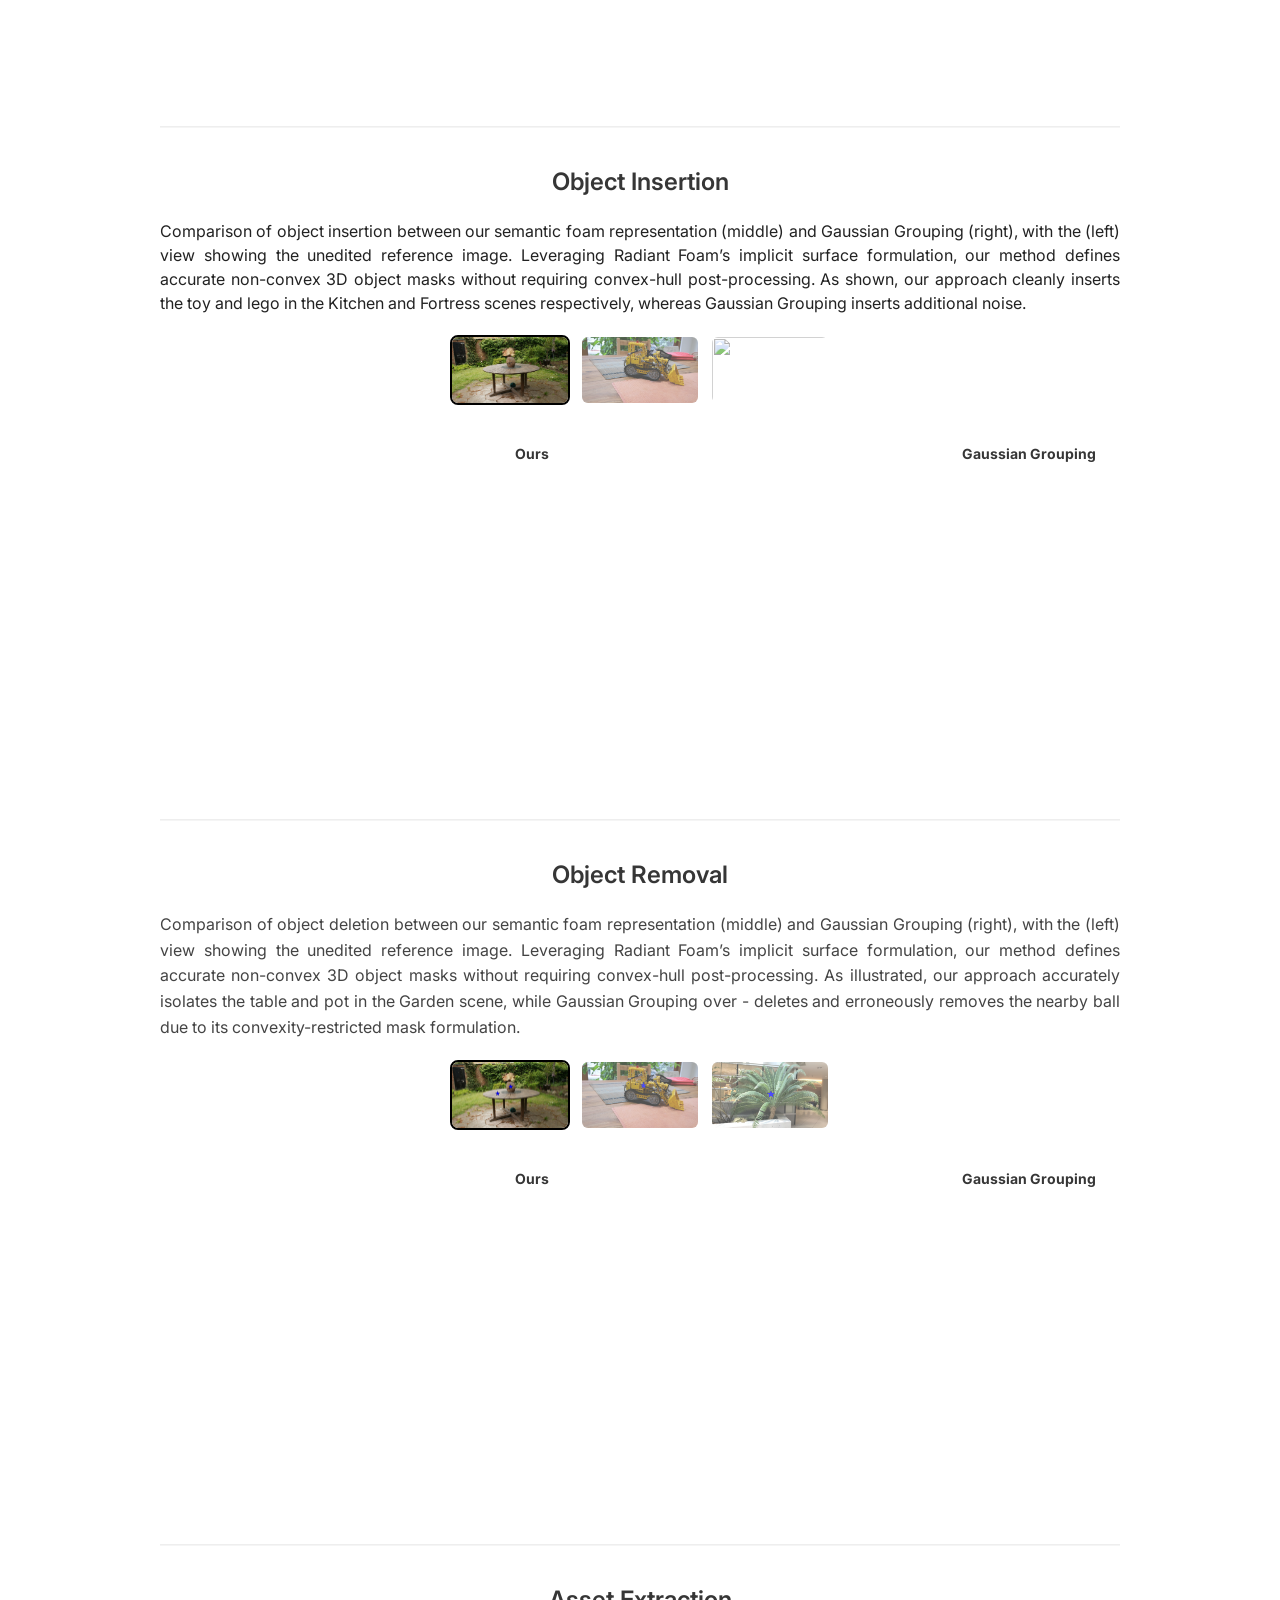
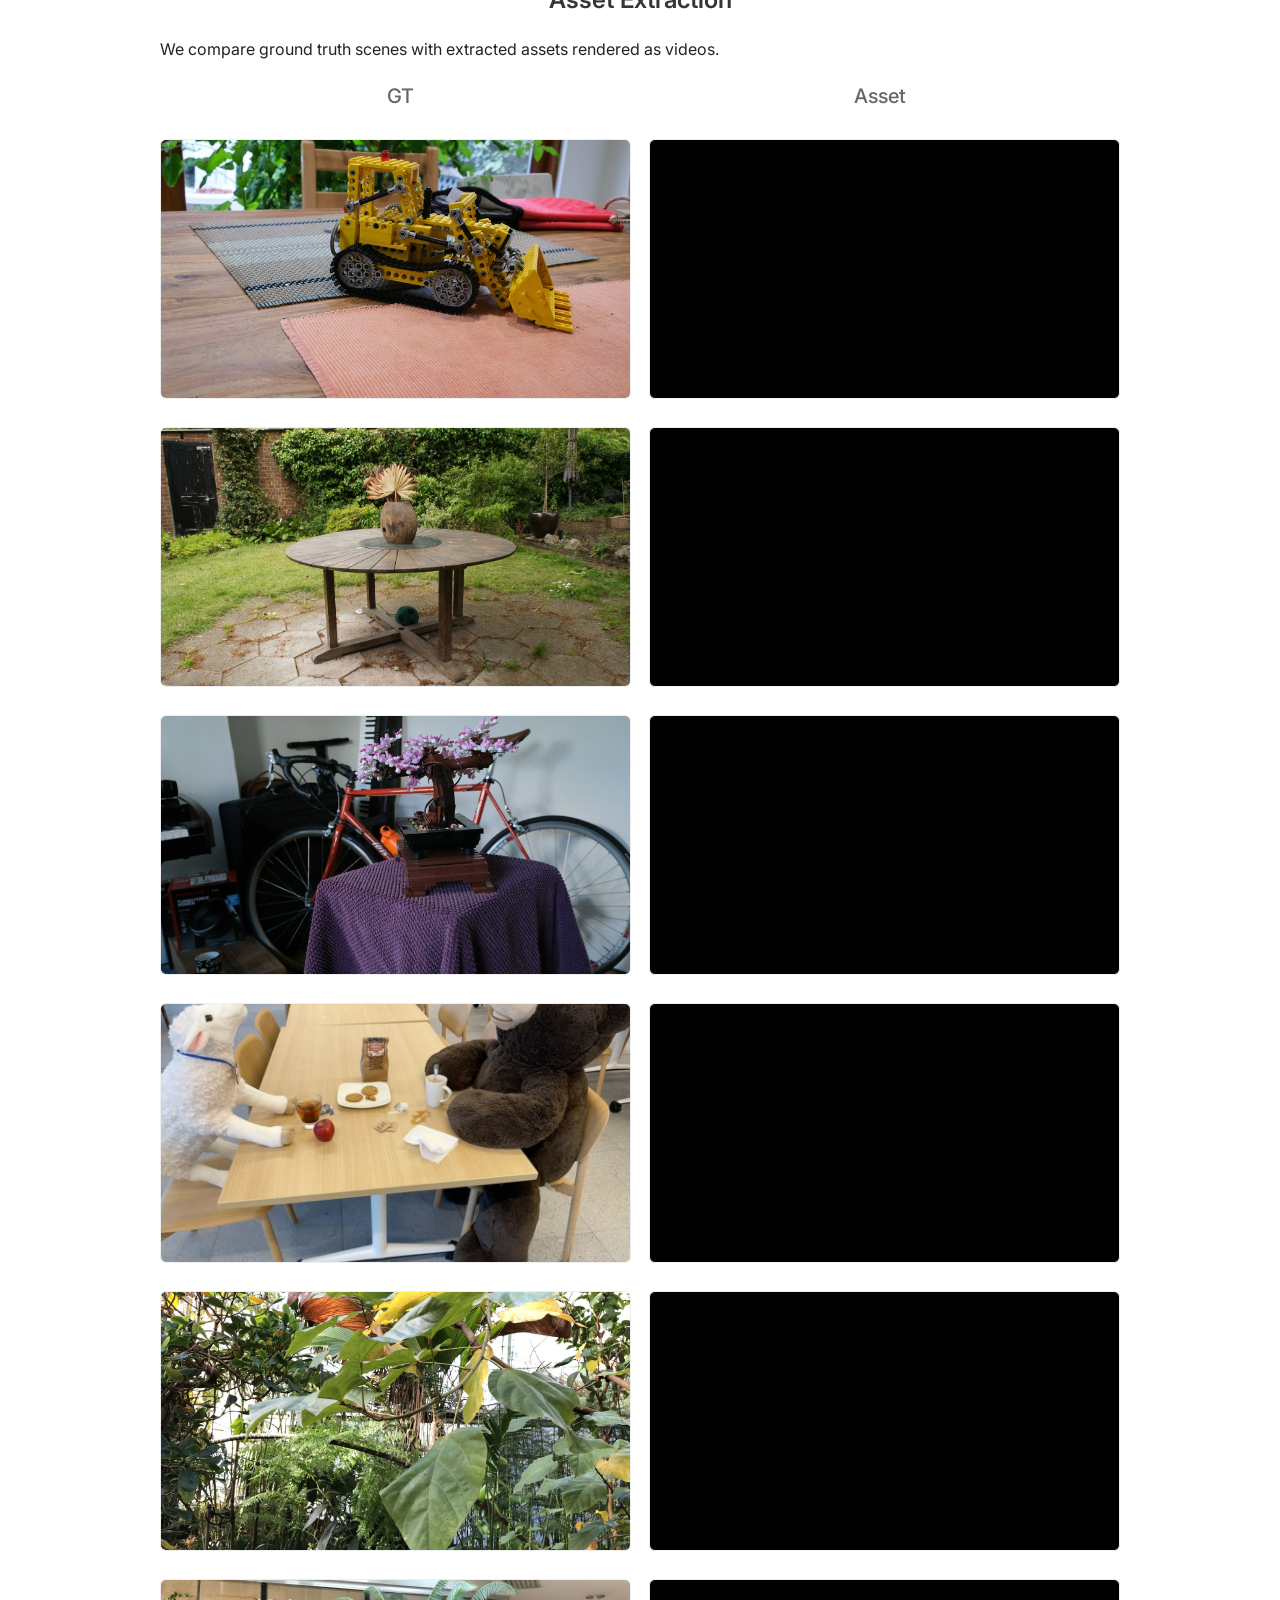
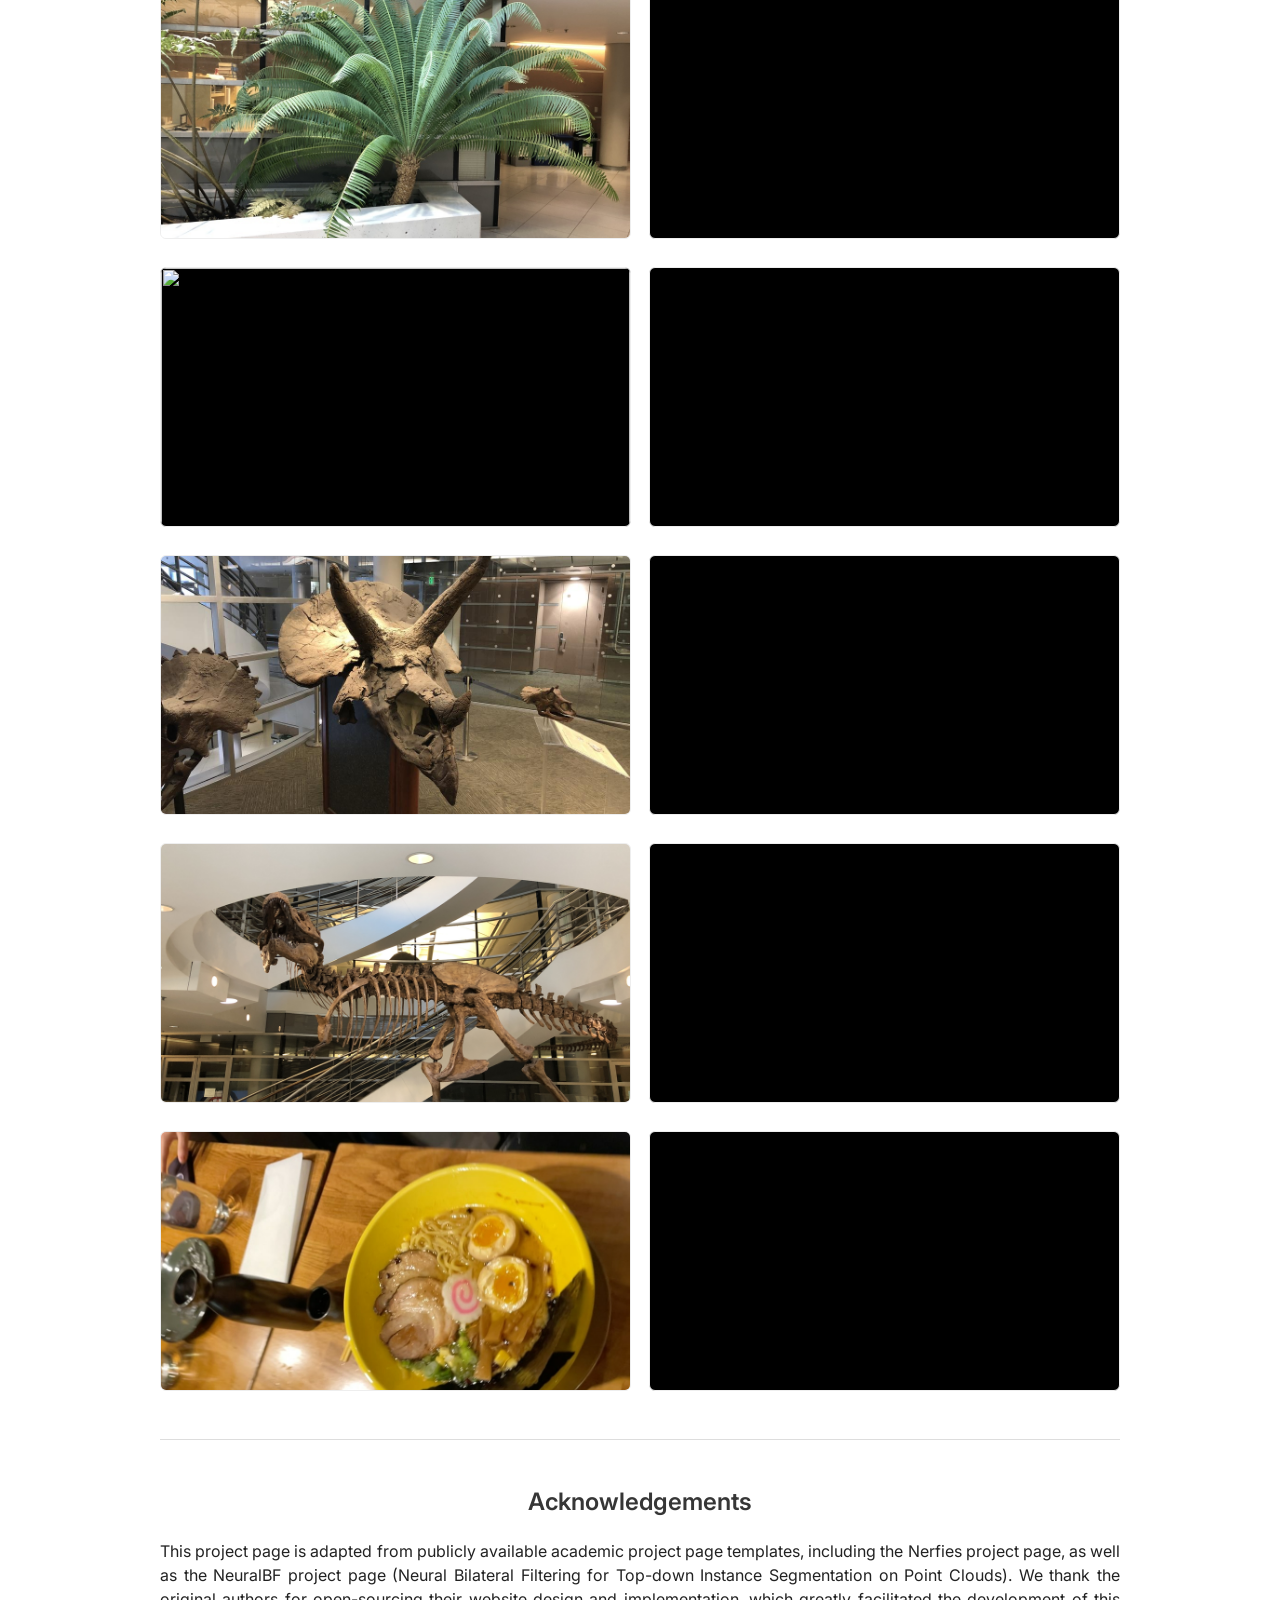
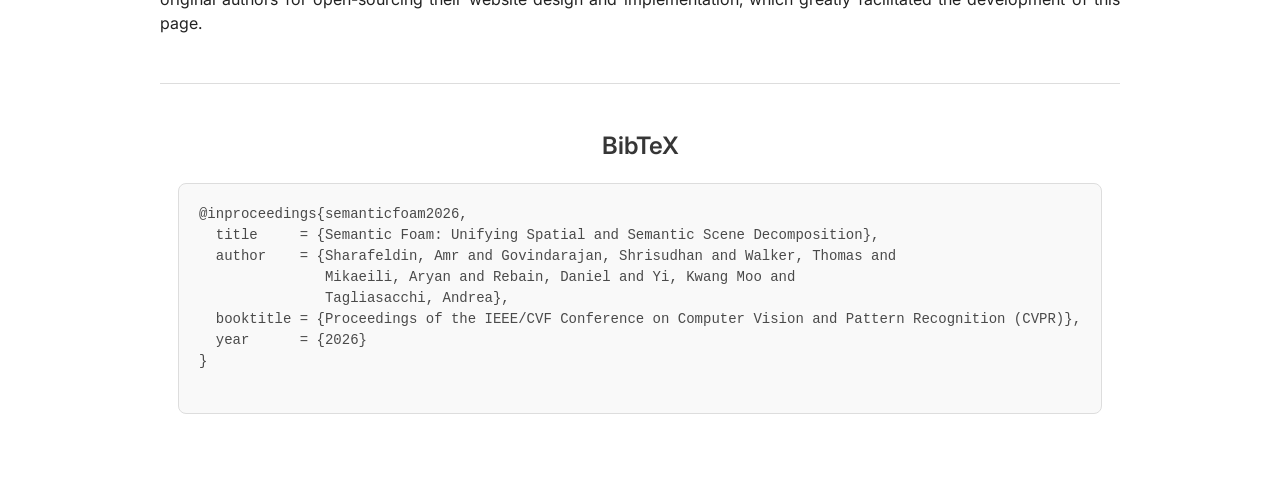
==== commit ed30051e: "fixed the videos and the interactive demo" ====
--- a/index.html
+++ b/index.html
@@ -19,6 +19,8 @@
   <!-- JS -->
   <script src="https://code.jquery.com/jquery-3.6.0.min.js"></script>
   <script src="./static/js/bulma-carousel.min.js"></script>
+  <script src="https://d3js.org/d3.v7.min.js"></script>
+  <script src="static/js/voronoi.js"></script>
 </head>
 
 <body>
--- a/static/css/index.css
+++ b/static/css/index.css
@@ -101,6 +101,14 @@
 
 section pre {
   text-align: left;
+  display: block;
+  border: 1px solid #ddd;
+  border-radius: 8px;
+  background: #f9f9f9 !important;
+  padding: 20px !important;
+  overflow-x: auto;
+  max-width: 100%;
+  margin: 20px auto;
 }
 
 .abstract-box {
@@ -447,7 +455,8 @@
 }
 
 /* LABELS */
-.label {
+.label,
+.ui-label {
   position: absolute;
   top: 12px;
   padding: 6px 12px;
@@ -506,34 +515,8 @@
   object-fit: cover;
 }
 
-/* thumbnails */
-.scene-gallery {
-  display: flex;
-  justify-content: center;
-  gap: 12px;
-  margin-bottom: 20px;
-}
-
-.scene-thumb {
-  width: 120px;
-  height: 70px;
-  object-fit: cover;
-  border-radius: 8px;
-  cursor: pointer;
-  opacity: 0.6;
-  transition: all 0.2s ease;
-  border: 2px solid transparent;
-}
-
-.scene-thumb:hover {
-  opacity: 1;
-  transform: scale(1.05);
-}
-
-.scene-thumb.active {
-  opacity: 1;
-  border: 2px solid black;
-}
+/* thumbnails - consolidated with main gallery */
+
 
 
 .cell {
@@ -563,14 +546,14 @@
   background: white;
 }
 
-
-
 /* =========================
    VORONOI SECTION STYLE
 ========================= */
 
 #voronoi-section {
   margin-top: 40px;
+  font-family: 'Inter', sans-serif;
+  color: #444;
 }
 
 /* Title */
@@ -583,39 +566,39 @@
 
 /* Generate Button (matches hero cells) */
 #generateBtn {
+  display: inline-flex;
+  align-items: center;
+  gap: 6px;
   font-family: 'Google Sans', sans-serif;
-  padding: 10px 22px;
-  border-radius: 999px;
-  border: none;
+  padding: 12px 22px;
+  margin: 0 10px;
+  border: 1px solid rgba(0,0,0,0.08);
+  border-radius: 0;
   cursor: pointer;
-
-  background: linear-gradient(135deg, #6ee7f9, #6366f1);
-  color: white;
+  clip-path: polygon(10% 0%, 90% 5%, 100% 40%, 85% 100%, 15% 95%, 0% 50%);
+
+  background: linear-gradient(145deg, #b8f0b8, #a0e4a0);
+  color: #333;
   font-weight: 500;
 
-  box-shadow: 0 4px 12px rgba(0,0,0,0.1);
-  transition: all 0.25s ease;
+  transition: all 0.2s ease;
+  position: relative;
 }
 
 #generateBtn:hover {
-  transform: translateY(-2px) scale(1.03);
-  box-shadow: 0 6px 18px rgba(0,0,0,0.15);
-}
-
-/* Slider label */
-#voronoi-section {
-  font-family: 'Inter', sans-serif;
-  color: #444;
-}
-
-/* Slider styling */
+  transform: translateY(-3px) scale(1.05);
+}
+
+#generateBtn:active {
+  transform: scale(0.95);
+}
 #slider {
   width: 260px;
   margin-top: 10px;
   appearance: none;
   height: 6px;
   border-radius: 10px;
-  background: linear-gradient(90deg, #6366f1, #6ee7f9);
+  background: linear-gradient(90deg, #059669, #10b981);
   outline: none;
 }
 
@@ -626,7 +609,7 @@
   height: 16px;
   border-radius: 50%;
   background: white;
-  border: 2px solid #6366f1;
+  border: 2px solid #059669;
   cursor: pointer;
   transition: 0.2s;
 }
@@ -740,4 +723,56 @@
   border-radius: 6px;
   display: block;
   background: black;
+}
+
+
+
+
+#voronoi-section {
+  text-align: center;
+  margin-top: 2rem;
+}
+
+.voronoi-title {
+  font-weight: 700;
+  margin-bottom: 1rem;
+}
+
+#generateBtn {
+  border: none;
+  padding: 0.7rem 1.4rem;
+  background: #a8efb5;
+  color: #111;
+  font-weight: 600;
+  cursor: pointer;
+  clip-path: polygon(12% 0%, 88% 0%, 100% 50%, 88% 100%, 12% 100%, 0% 50%);
+  margin-bottom: 1rem;
+  transition: 0.2s ease;
+}
+
+#generateBtn:hover {
+  transform: scale(1.05);
+}
+
+.tv-control {
+  margin: 0.75rem auto 1.5rem auto;
+  max-width: 420px;
+  font-size: 0.95rem;
+  font-weight: 600;
+}
+
+.tv-control input {
+  width: 100%;
+  margin-top: 0.5rem;
+  cursor: pointer;
+}
+
+#voronoi-svg {
+  width: 100%;
+  max-width: 700px;
+  height: auto;
+  background: white;
+  border-radius: 16px;
+  display: block;
+  margin: 0 auto;
 }
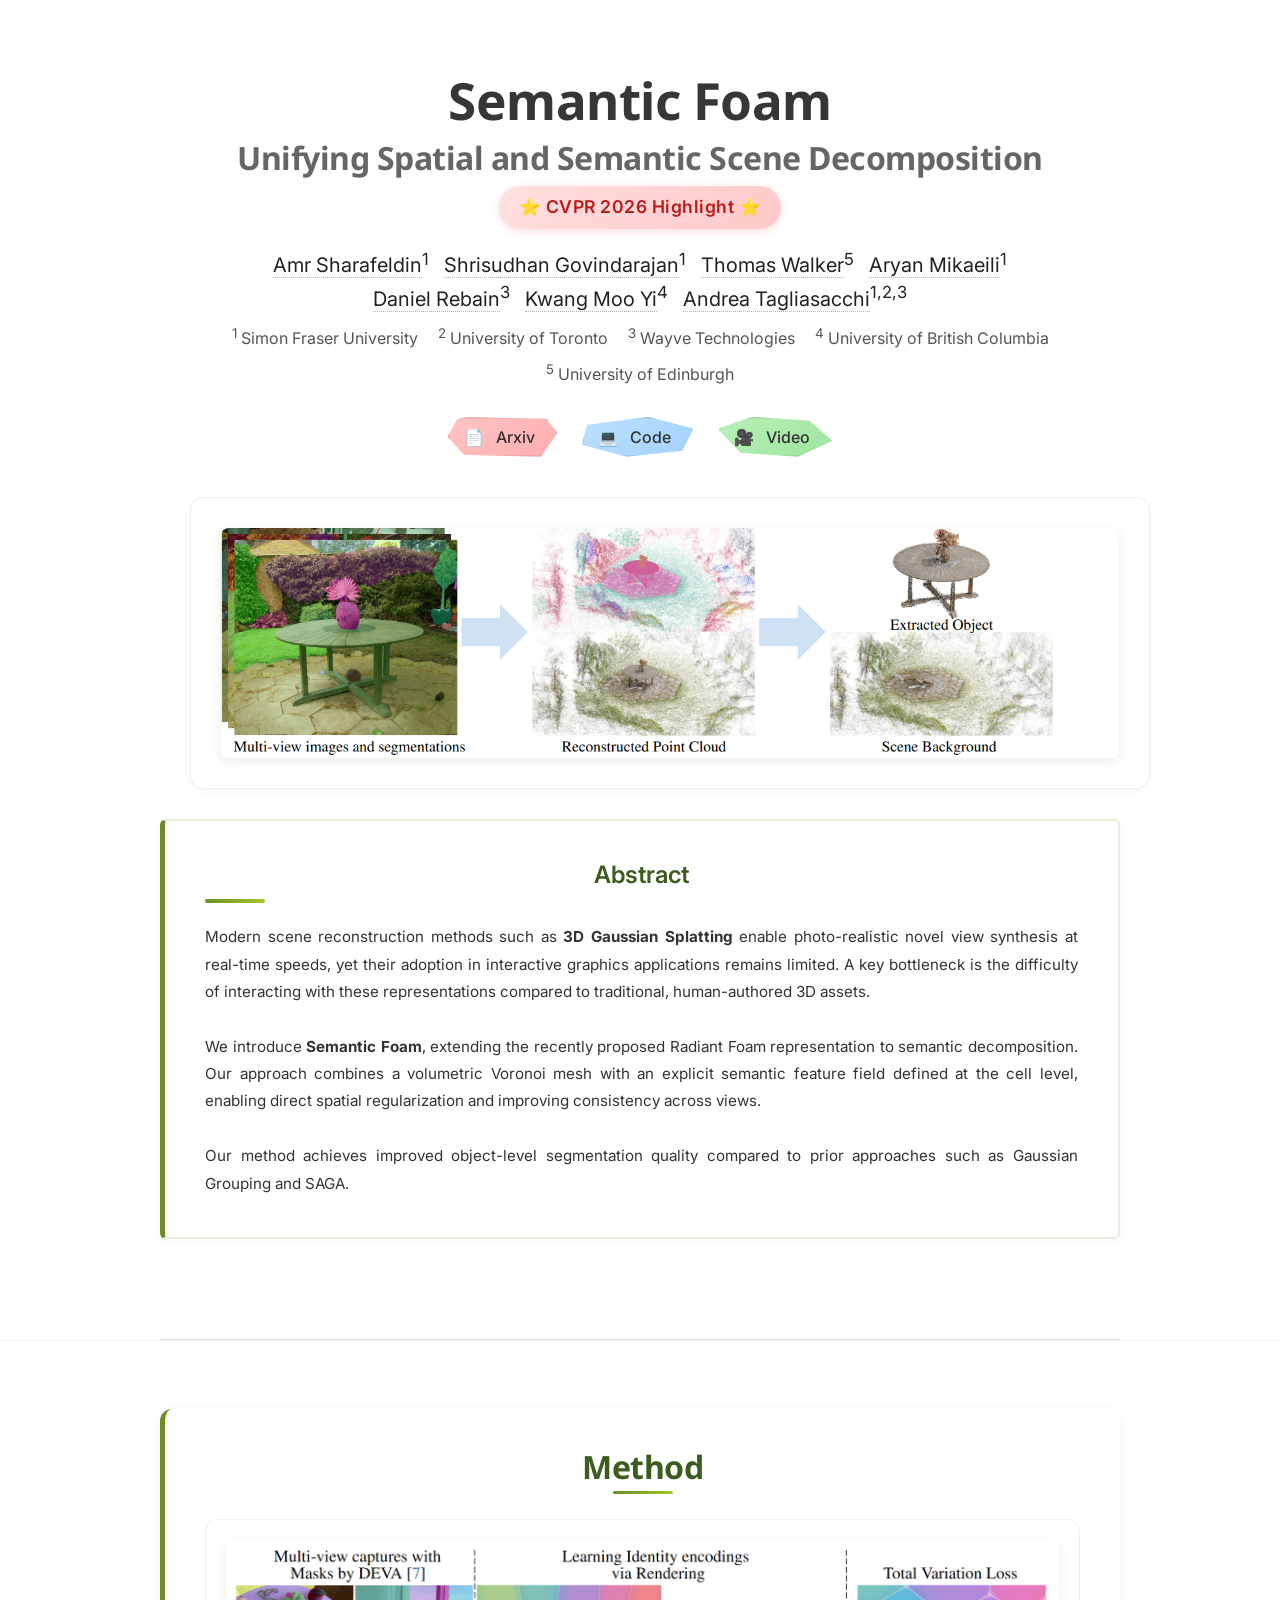
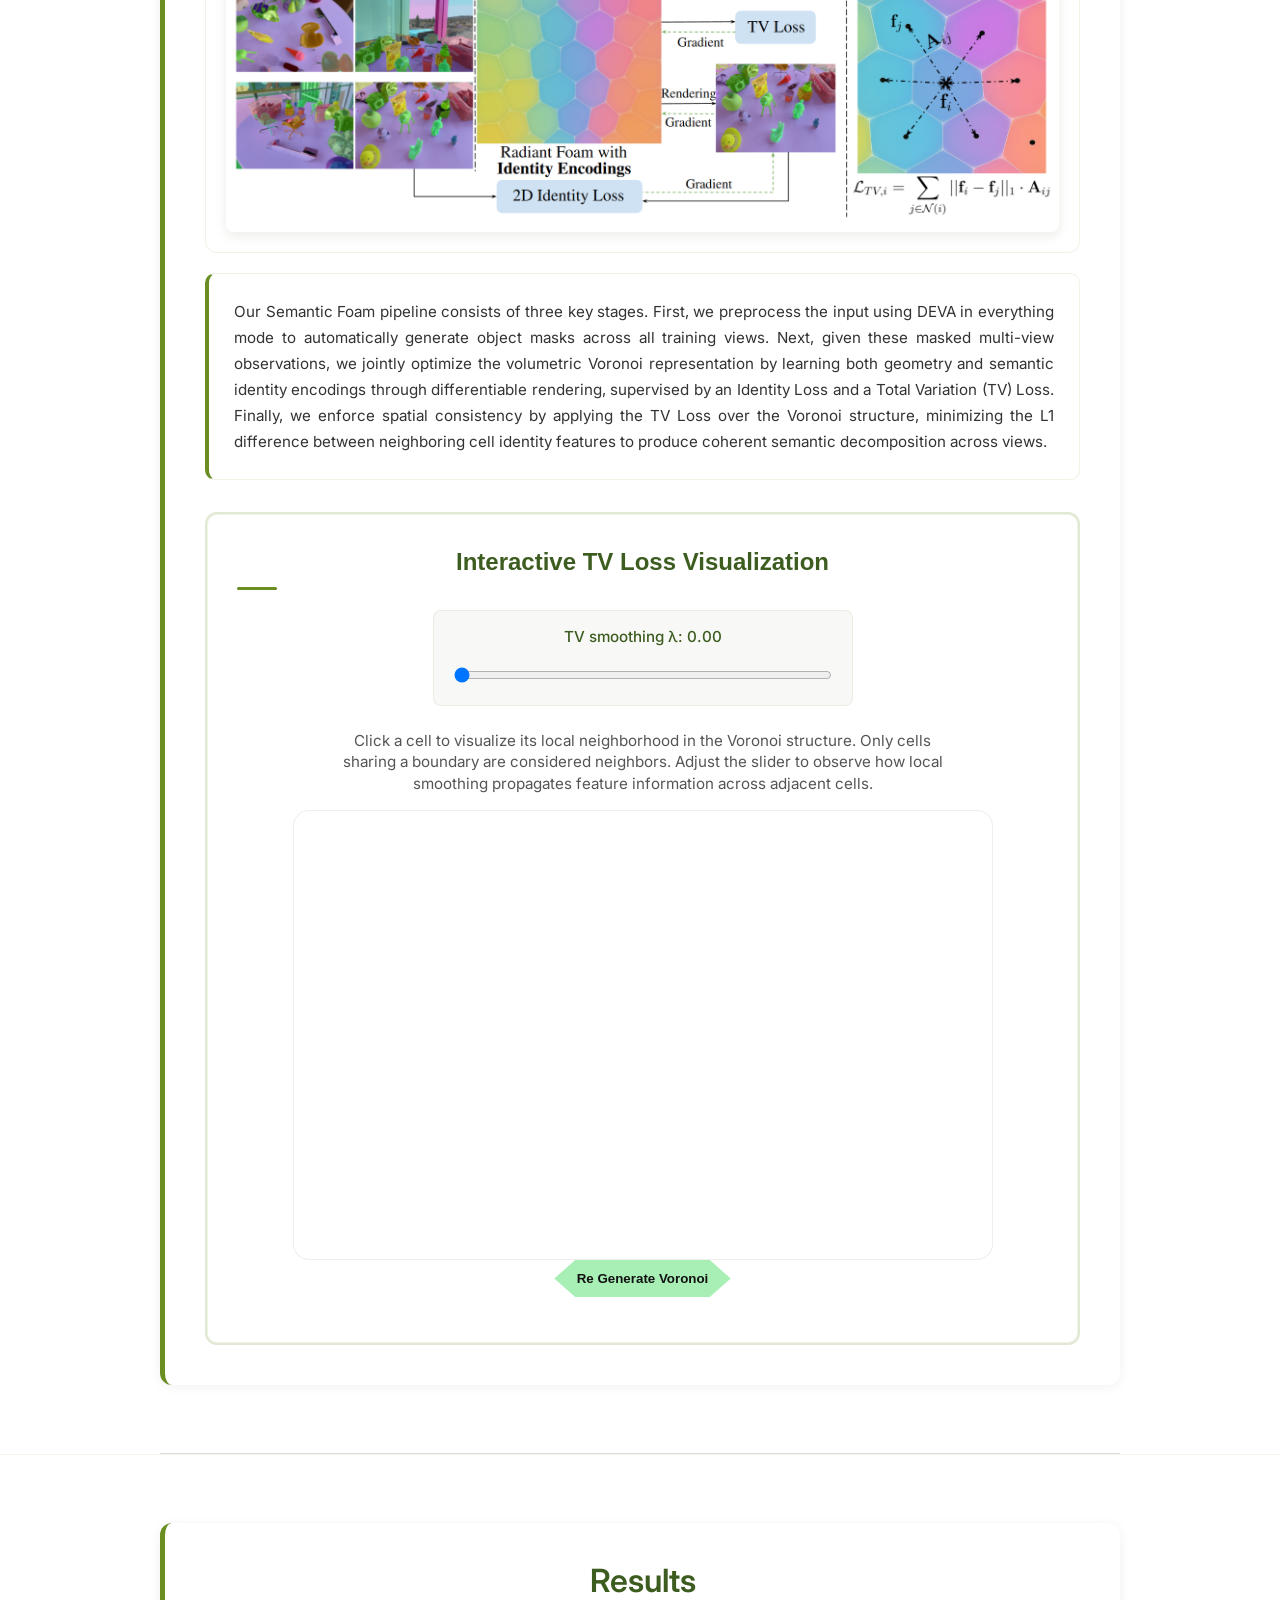
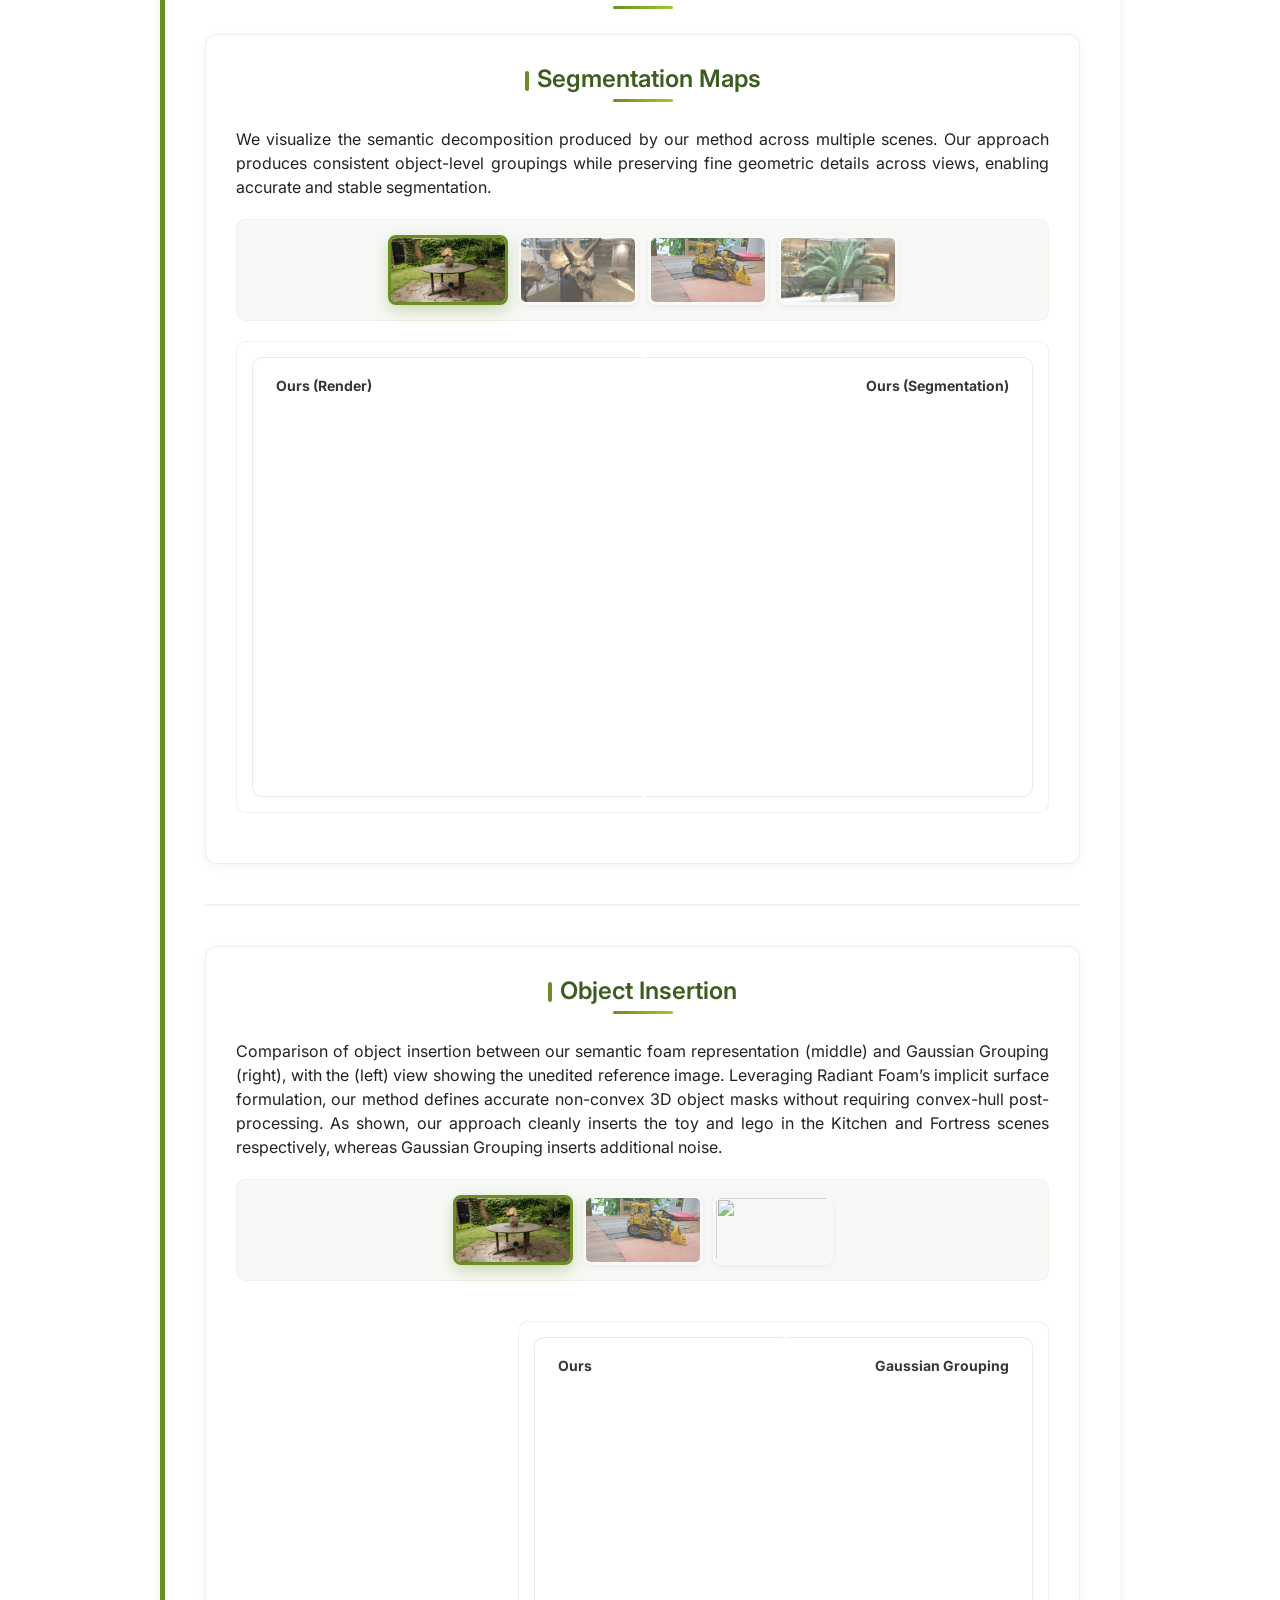
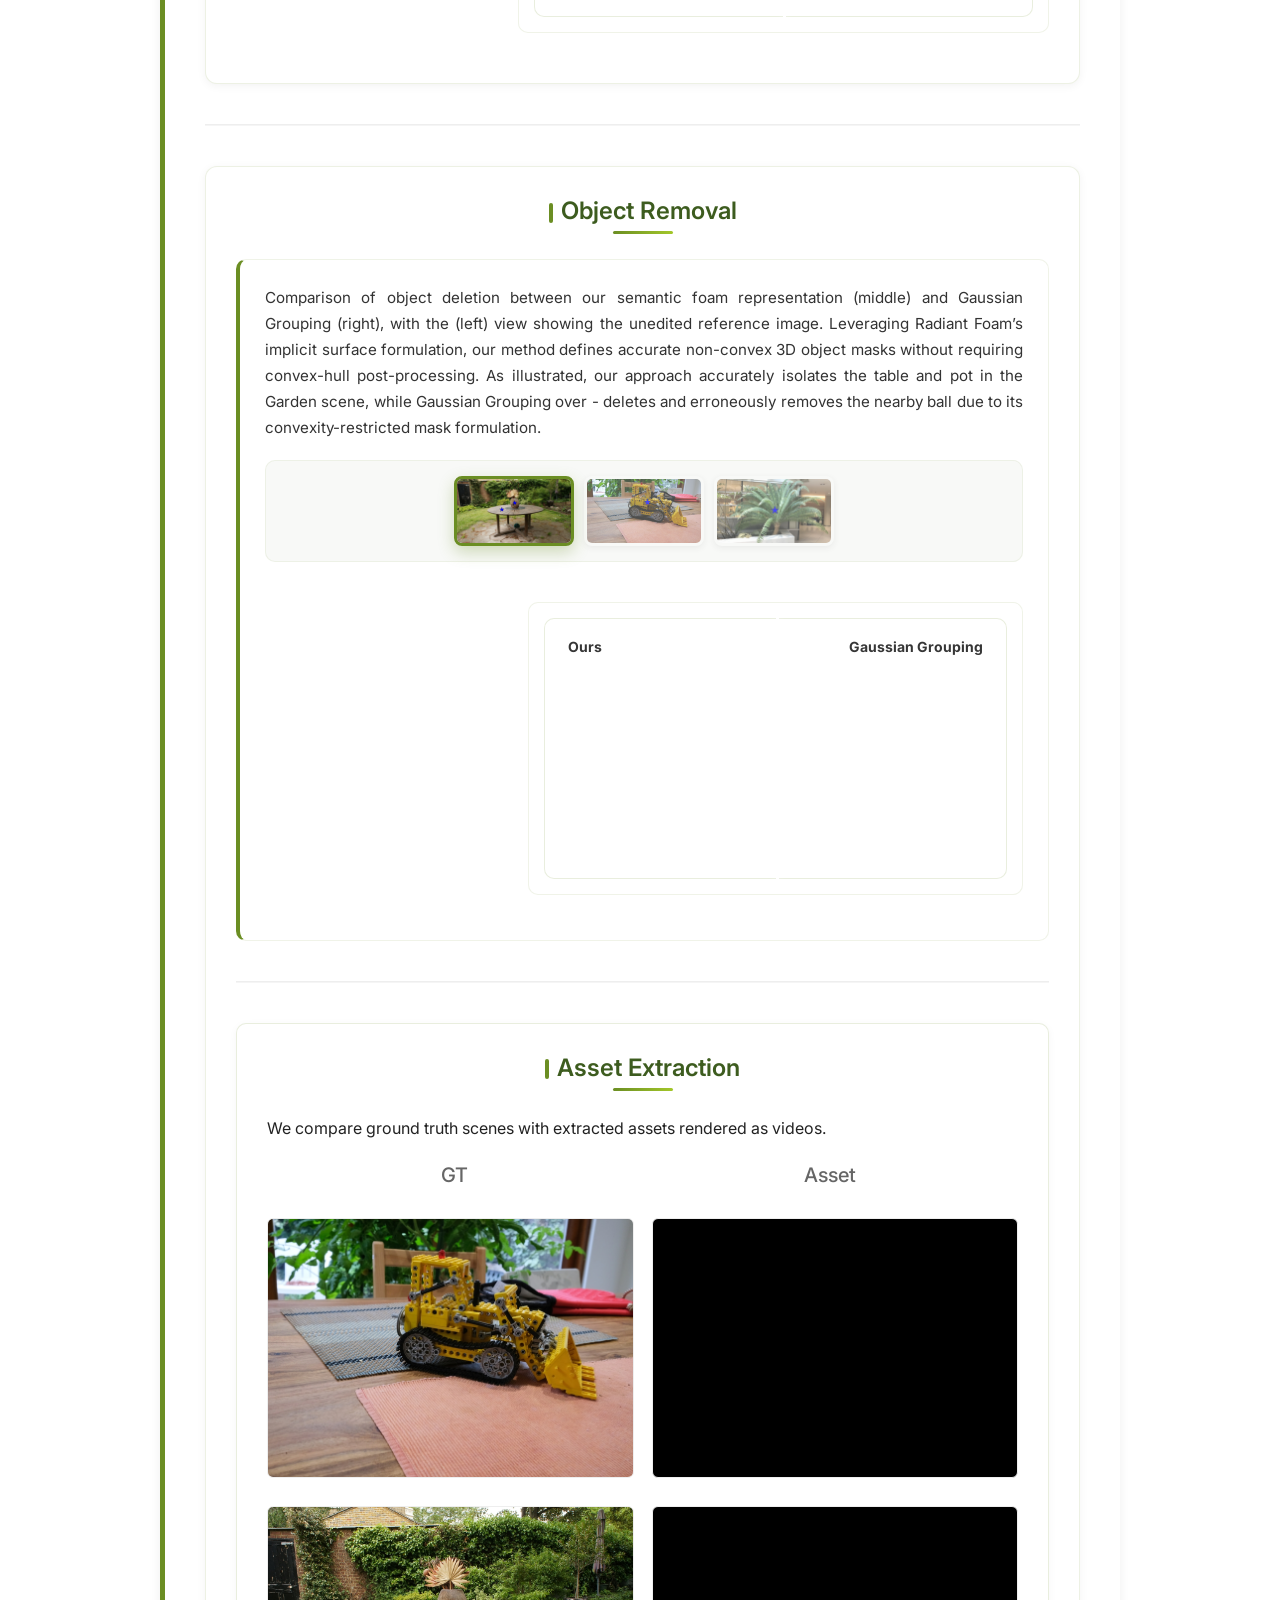
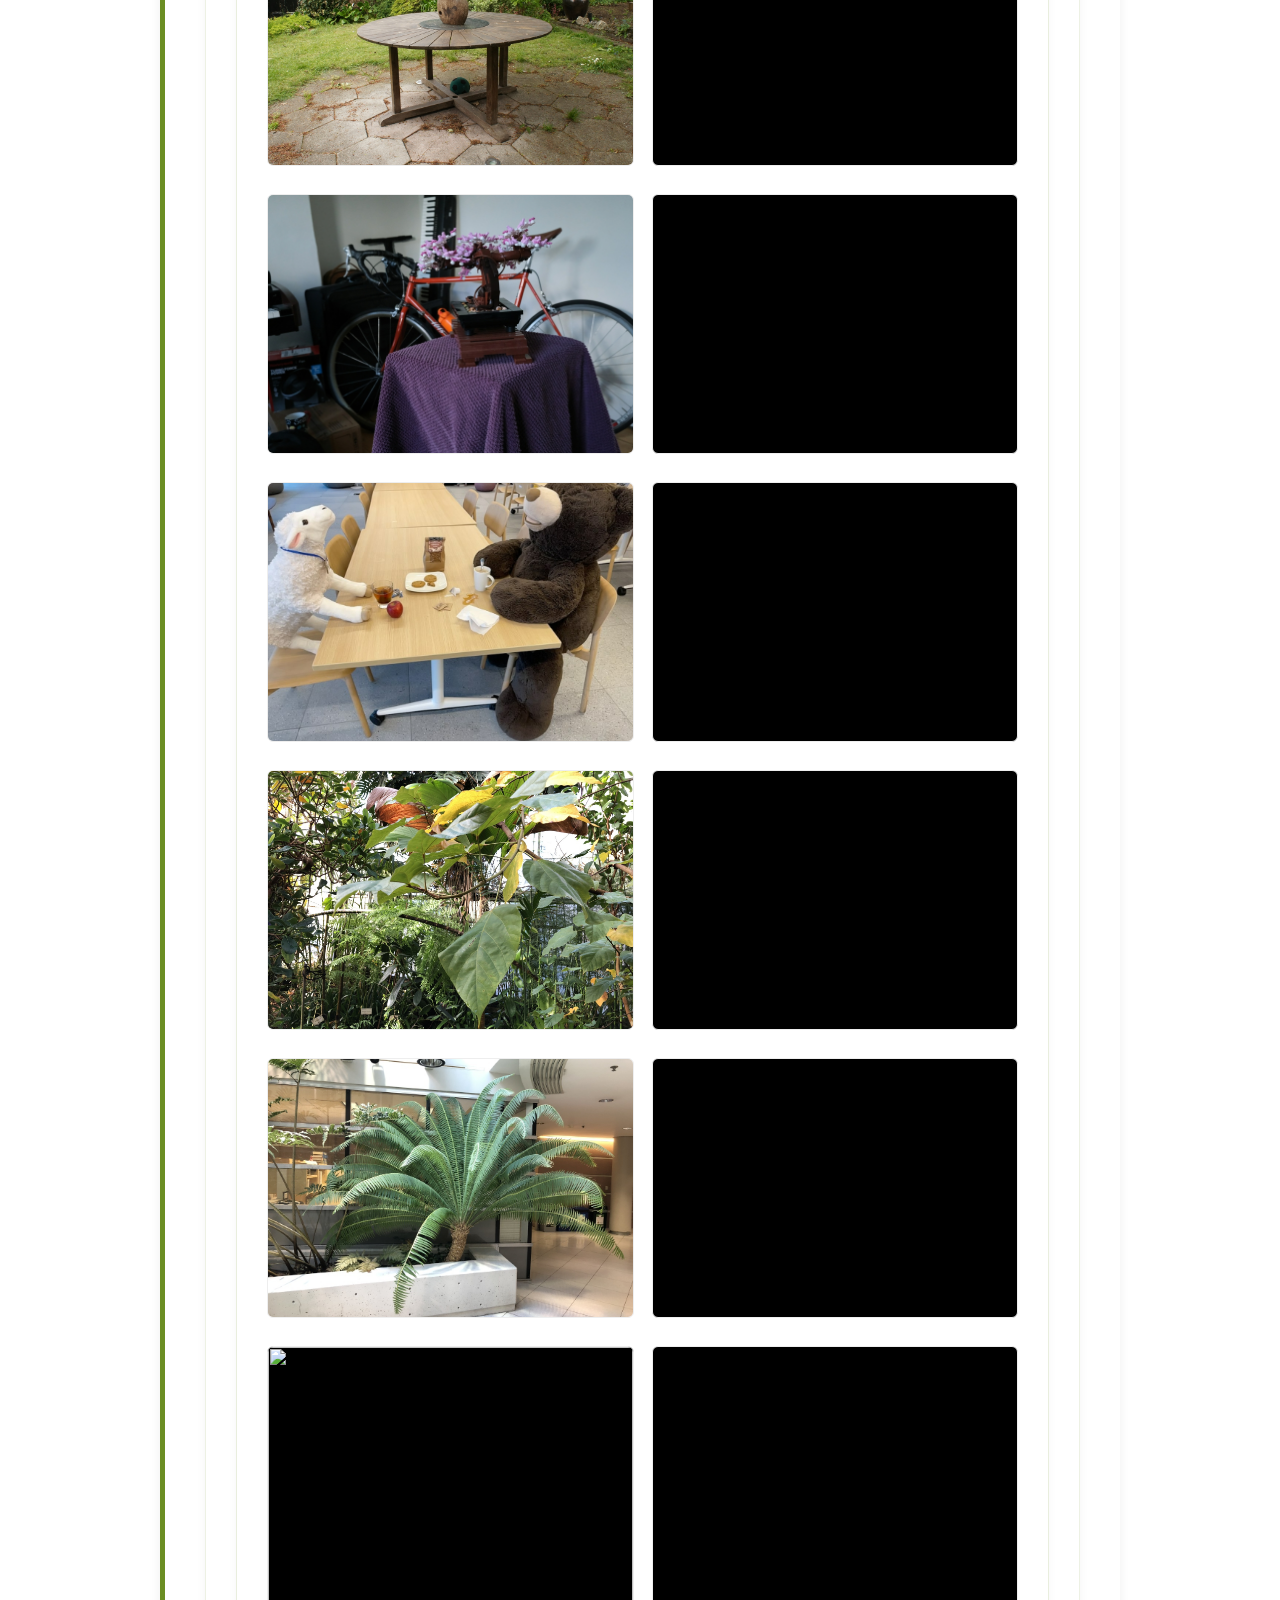
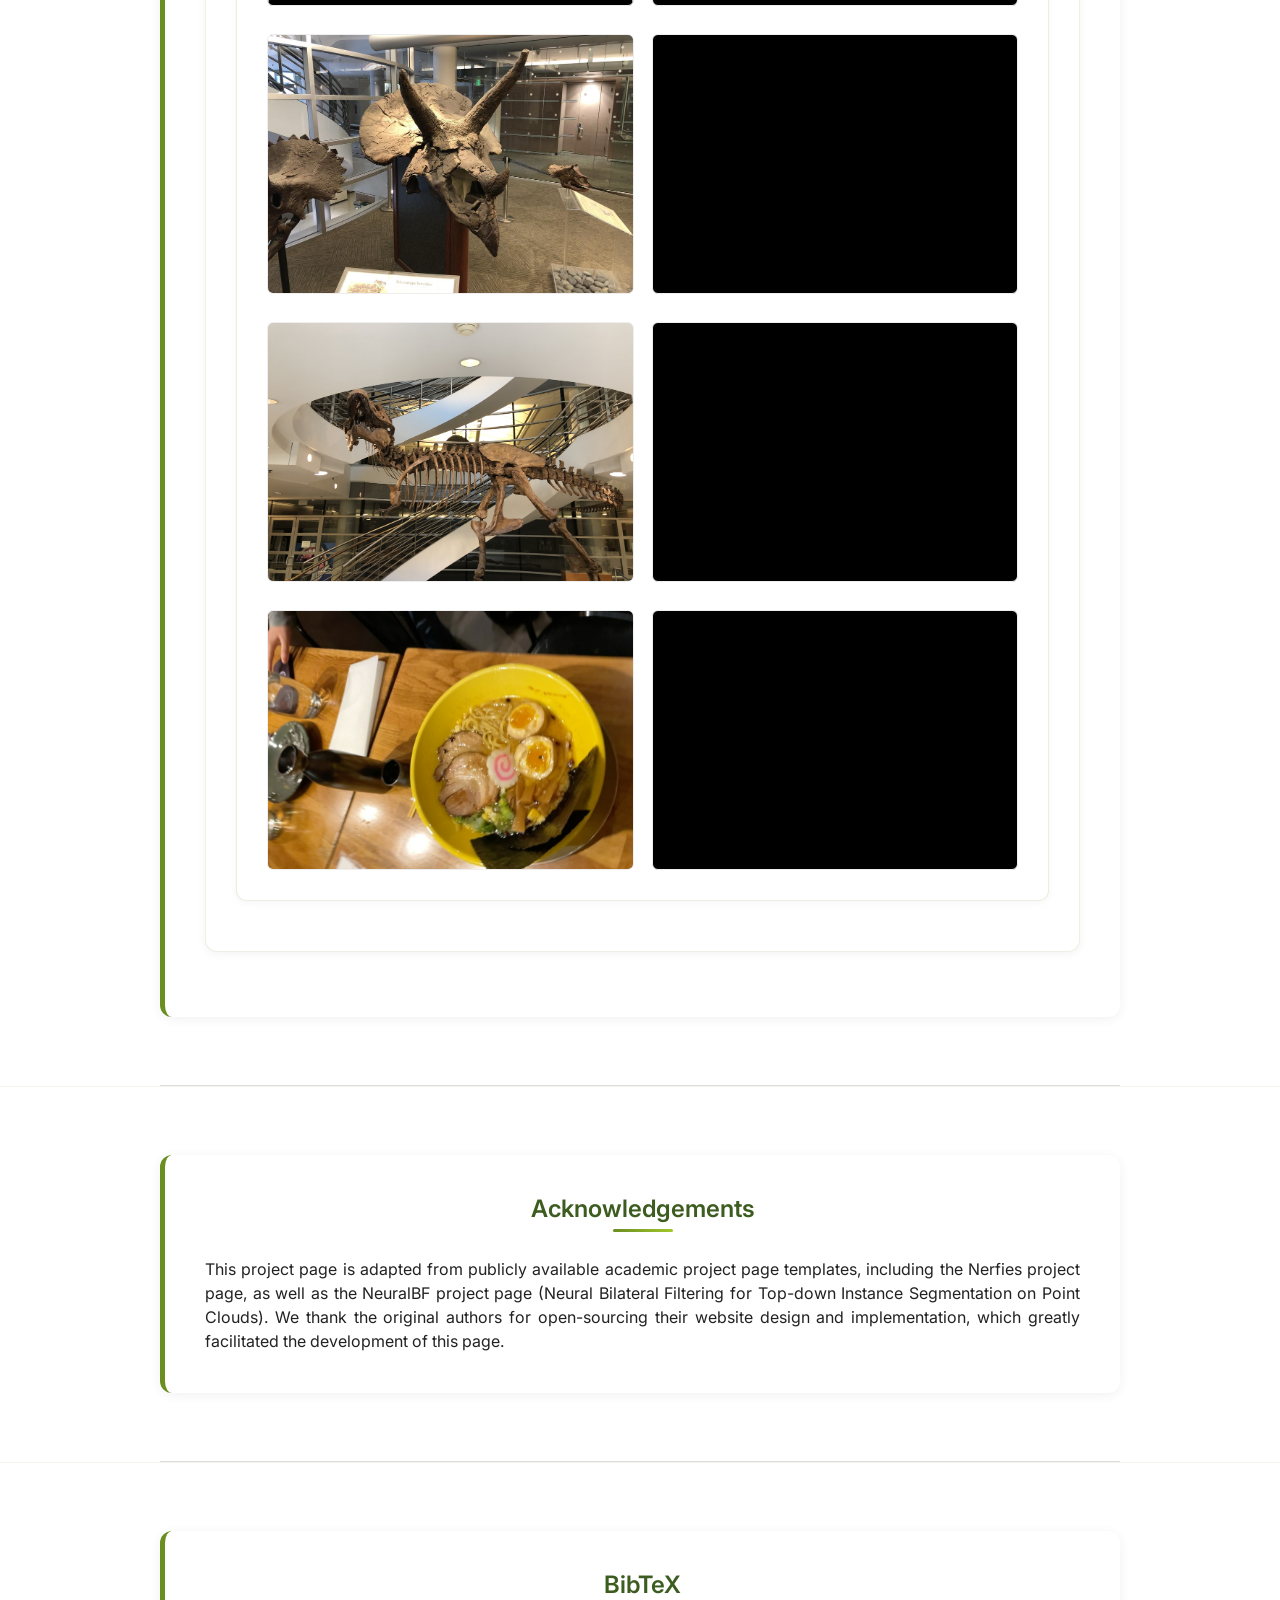
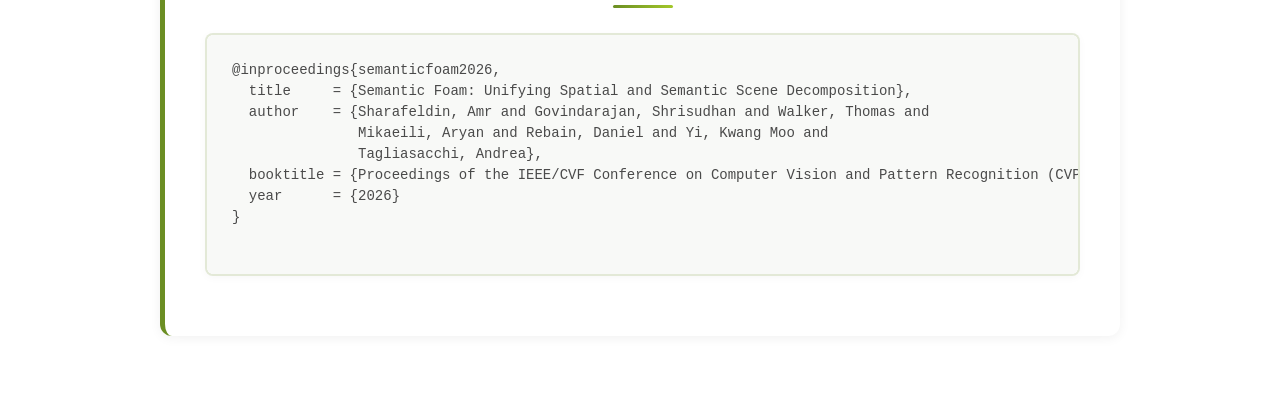
==== commit d5a589bc: "styling" ====
--- a/index.html
+++ b/index.html
@@ -39,7 +39,7 @@
   <!-- ACKNOWLEDGEMENTS -->
   <!-- ===================== -->
   <section class="section">
-    <div class="container is-max-desktop">
+    <div class="container is-max-desktop card-block">
 
       <h2 class="title is-4">Acknowledgements</h2>
 
@@ -60,7 +60,7 @@
   <!-- BIBTEX -->
   <!-- ===================== -->
   <section class="section">
-    <div class="container is-max-desktop">
+    <div class="container is-max-desktop card-block">
 
       <h2 class="title is-4">BibTeX</h2>
 
--- a/static/css/index.css
+++ b/static/css/index.css
@@ -618,6 +618,360 @@
   transform: scale(1.2);
 }
 
+/* ========================= */
+/* CARD-BASED LAYOUT SYSTEM */
+/* ========================= */
+
+:root {
+  --basil-dark: #3d5c1f;
+  --basil-medium: #6B8E23;
+  --basil-light: #a3c72a;
+  --basil-pale: #f0f6e5;
+}
+
+/* Main content card wrapper */
+.card-block {
+  background: white;
+  border-radius: 12px;
+  padding: 40px;
+  margin: 20px auto;
+  max-width: 960px;
+  box-shadow: 0 2px 12px rgba(0, 0, 0, 0.06);
+  border-left: 5px solid var(--basil-medium);
+  transition: all 0.3s ease;
+}
+
+.card-block:hover {
+  box-shadow: 0 8px 24px rgba(107, 142, 35, 0.12);
+  transform: translateY(-2px);
+}
+
+/* Section header styling with basil accent */
+.card-block .title {
+  position: relative;
+  padding-bottom: 15px;
+  margin-bottom: 25px;
+}
+
+.card-block .title::after {
+  content: "";
+  position: absolute;
+  bottom: 0;
+  left: 0;
+  width: 60px;
+  height: 4px;
+  background: linear-gradient(90deg, var(--basil-medium), var(--basil-light));
+  border-radius: 2px;
+}
+
+/* Content sections within cards */
+.card-section {
+  margin-bottom: 30px;
+  padding: 20px;
+  background: #f8f9f7;
+  border-radius: 8px;
+  border: 1px solid rgba(107, 142, 35, 0.08);
+  transition: all 0.2s ease;
+}
+
+.card-section:hover {
+  background: #ffffff;
+  border-color: rgba(107, 142, 35, 0.15);
+}
+
+.card-section p {
+  margin: 0;
+  font-size: 0.95rem;
+  line-height: 1.7;
+  color: #333;
+}
+
+.card-section h4 {
+  color: var(--basil-dark);
+  font-weight: 600;
+  margin-bottom: 10px;
+}
+
+/* Subsection cards */
+.subsection {
+  background: white;
+  padding: 30px;
+  margin: 20px 0;
+  border-radius: 10px;
+  border: 1px solid rgba(107, 142, 35, 0.15);
+  box-shadow: 0 2px 8px rgba(0, 0, 0, 0.04);
+  transition: all 0.3s ease;
+}
+
+.subsection:hover {
+  box-shadow: 0 6px 16px rgba(107, 142, 35, 0.1);
+}
+
+.subsection h3 {
+  color: var(--basil-dark);
+  position: relative;
+  padding-bottom: 10px;
+  margin-bottom: 15px;
+}
+
+.subsection h3::before {
+  content: "";
+  display: inline-block;
+  width: 4px;
+  height: 20px;
+  background: var(--basil-medium);
+  margin-right: 8px;
+  border-radius: 2px;
+  vertical-align: middle;
+}
+
+/* Method section card styling */
+.method-figure {
+  background: white;
+  padding: 20px;
+  border-radius: 12px;
+  border: 1px solid rgba(107, 142, 35, 0.1);
+  margin-bottom: 20px;
+}
+
+.method-figure img {
+  border-radius: 8px;
+  box-shadow: 0 4px 12px rgba(61, 92, 31, 0.1);
+}
+
+.method-description {
+  background: white;
+  padding: 25px;
+  border-radius: 10px;
+  border: 1px solid rgba(107, 142, 35, 0.1);
+  border-left: 4px solid var(--basil-medium);
+}
+
+/* Voronoi section card */
+#voronoi-section {
+  background: white;
+  padding: 30px;
+  border-radius: 12px;
+  margin-top: 30px;
+  border: 2px solid rgba(107, 142, 35, 0.2);
+  box-shadow: inset 0 0 0 1px rgba(107, 142, 35, 0.1);
+}
+
+#voronoi-section h3 {
+  color: var(--basil-dark);
+  margin-bottom: 20px;
+  position: relative;
+  padding-bottom: 10px;
+}
+
+#voronoi-section h3::before {
+  content: "";
+  position: absolute;
+  bottom: 0;
+  left: 0;
+  width: 40px;
+  height: 3px;
+  background: var(--basil-medium);
+  border-radius: 2px;
+}
+
+/* TV Control styling */
+.tv-control {
+  background: #f8f9f7;
+  padding: 15px 20px;
+  border-radius: 8px;
+  margin-bottom: 20px;
+  border: 1px solid rgba(107, 142, 35, 0.1);
+  text-align: center;
+}
+
+.tv-control label {
+  color: var(--basil-dark);
+  font-weight: 500;
+  display: block;
+  margin-bottom: 10px;
+}
+
+/* Results section cards */
+#seg-section,
+#insertion-section,
+#removal-section {
+  background: white;
+  padding: 30px;
+  border-radius: 12px;
+  margin: 25px 0;
+  border: 1px solid rgba(107, 142, 35, 0.12);
+  box-shadow: 0 2px 10px rgba(0, 0, 0, 0.05);
+}
+
+/* Scene gallery with card styling */
+.scene-gallery {
+  background: #f8f9f7;
+  padding: 15px;
+  border-radius: 10px;
+  margin: 20px 0;
+  border: 1px solid rgba(107, 142, 35, 0.08);
+}
+
+.scene-thumb {
+  transition: all 0.3s cubic-bezier(0.34, 1.56, 0.64, 1);
+  box-shadow: 0 2px 6px rgba(0, 0, 0, 0.08);
+  border: 3px solid transparent;
+}
+
+.scene-thumb:hover {
+  border-color: var(--basil-medium);
+  box-shadow: 0 6px 16px rgba(107, 142, 35, 0.2);
+}
+
+.scene-thumb.active {
+  border: 3px solid var(--basil-medium);
+  box-shadow: 0 6px 16px rgba(107, 142, 35, 0.3);
+}
+
+/* Comparison containers with card styling */
+.comparison-container {
+  background: white;
+  padding: 15px;
+  border-radius: 10px;
+  border: 1px solid rgba(107, 142, 35, 0.1);
+  margin: 20px 0;
+}
+
+.video-wrapper {
+  box-shadow: inset 0 0 0 1px rgba(107, 142, 35, 0.15);
+}
+
+/* Acknowledgements & BibTeX sections */
+.section {
+  background: white;
+  border-top: 1px solid rgba(107, 142, 35, 0.08);
+  transition: all 0.3s ease;
+}
+
+.section:hover {
+  background: #f8f9f7;
+}
+
+.section .title {
+  color: var(--basil-dark);
+  position: relative;
+  padding-bottom: 10px;
+}
+
+.section .title::after {
+  content: "";
+  position: absolute;
+  bottom: 0;
+  left: 50%;
+  transform: translateX(-50%);
+  width: 60px;
+  height: 3px;
+  background: linear-gradient(90deg, var(--basil-medium), var(--basil-light));
+  border-radius: 2px;
+}
+
+/* Code/Preformatted text cards */
+section pre {
+  border: 2px solid rgba(107, 142, 35, 0.15);
+  background: #f8f9f7 !important;
+  box-shadow: 0 2px 8px rgba(0, 0, 0, 0.03);
+  padding: 25px !important;
+}
+
+/* Publication links with enhanced styling */
+.publication-links {
+  margin: 30px 0;
+}
+
+.publication-links .button,
+.publication-links .cell {
+  box-shadow: 0 4px 12px rgba(107, 142, 35, 0.15);
+  transition: all 0.3s cubic-bezier(0.34, 1.56, 0.64, 1);
+}
+
+.publication-links .button:hover,
+.publication-links .cell:hover {
+  box-shadow: 0 8px 24px rgba(107, 142, 35, 0.25);
+}
+
+/* Responsive card layout */
+@media screen and (max-width: 768px) {
+  .card-block {
+    padding: 25px;
+    margin: 15px;
+  }
+
+  .card-section {
+    padding: 15px;
+  }
+
+  .subsection {
+    padding: 20px;
+  }
+
+  .method-figure {
+    padding: 15px;
+  }
+
+  .result-row {
+    grid-template-columns: 1fr;
+  }
+}
+
+/* ========================= */
+/* HERO SECTION CARD STYLING */
+/* ========================= */
+
+section.hero {
+  background: white;
+  padding: 40px 0;
+}
+
+section.hero .hero-body {
+  padding: 60px 20px;
+}
+
+.teaser-shift {
+  margin-top: 40px;
+  background: white;
+  padding: 30px !important;
+  border-radius: 14px;
+  box-shadow: 0 2px 8px rgba(0, 0, 0, 0.04);
+}
+
+.box.abstract-box {
+  background: white;
+  border: 2px solid rgba(107, 142, 35, 0.15);
+  border-left: 5px solid var(--basil-medium);
+  box-shadow: 0 2px 8px rgba(0, 0, 0, 0.04);
+  margin-top: 30px;
+  padding: 40px !important;
+}
+
+.box.abstract-box h2 {
+  color: var(--basil-dark);
+  position: relative;
+  padding-bottom: 15px;
+  margin-bottom: 20px;
+}
+
+.box.abstract-box h2::after {
+  content: "";
+  position: absolute;
+  bottom: 0;
+  left: 0;
+  width: 60px;
+  height: 4px;
+  background: linear-gradient(90deg, var(--basil-medium), var(--basil-light));
+  border-radius: 2px;
+}
+
+.box.abstract-box p {
+  color: #333;
+  line-height: 1.8;
+}
+
 /* SVG container */
 #voronoi-svg {
   border-radius: 18px;
@@ -775,4 +1129,33 @@
   border-radius: 16px;
   display: block;
   margin: 0 auto;
+}
+
+
+
+.publication-authors a {
+  color: inherit;
+  text-decoration: none;
+  border-bottom: 1px dotted rgba(0,0,0,0.3);
+}
+
+.publication-authors a:hover {
+  color: #3273dc; /* Bulma primary */
+  border-bottom: 1px solid #3273dc;
+}
+
+
+.voronoi-instructions {
+  max-width: 620px;
+  margin: 0.5rem auto 1rem auto;
+  font-size: 0.95rem;
+  color: #555;
+  line-height: 1.4;
+}
+
+
+.teaser-shift {
+  display: flex;
+  justify-content: center;
+  transform: translateX(30px); /* adjust value (20–80px) as needed */
 }
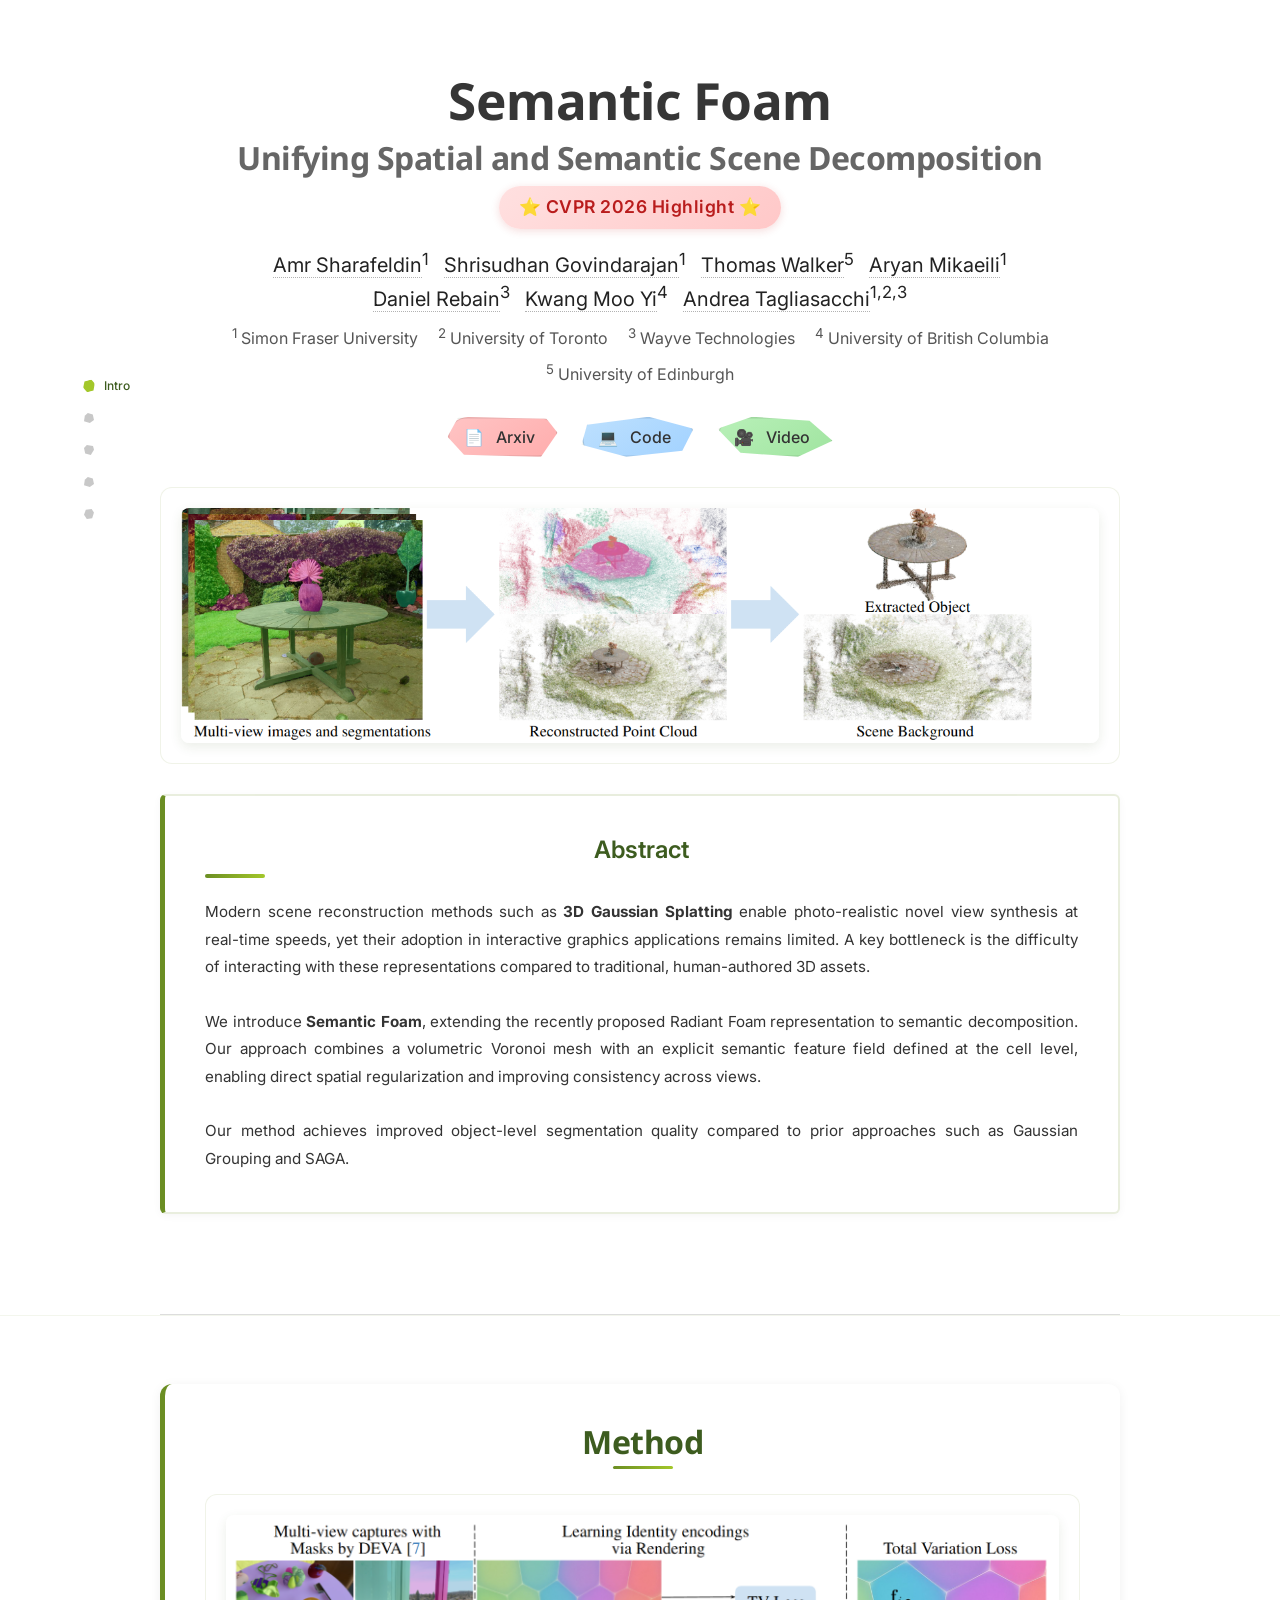
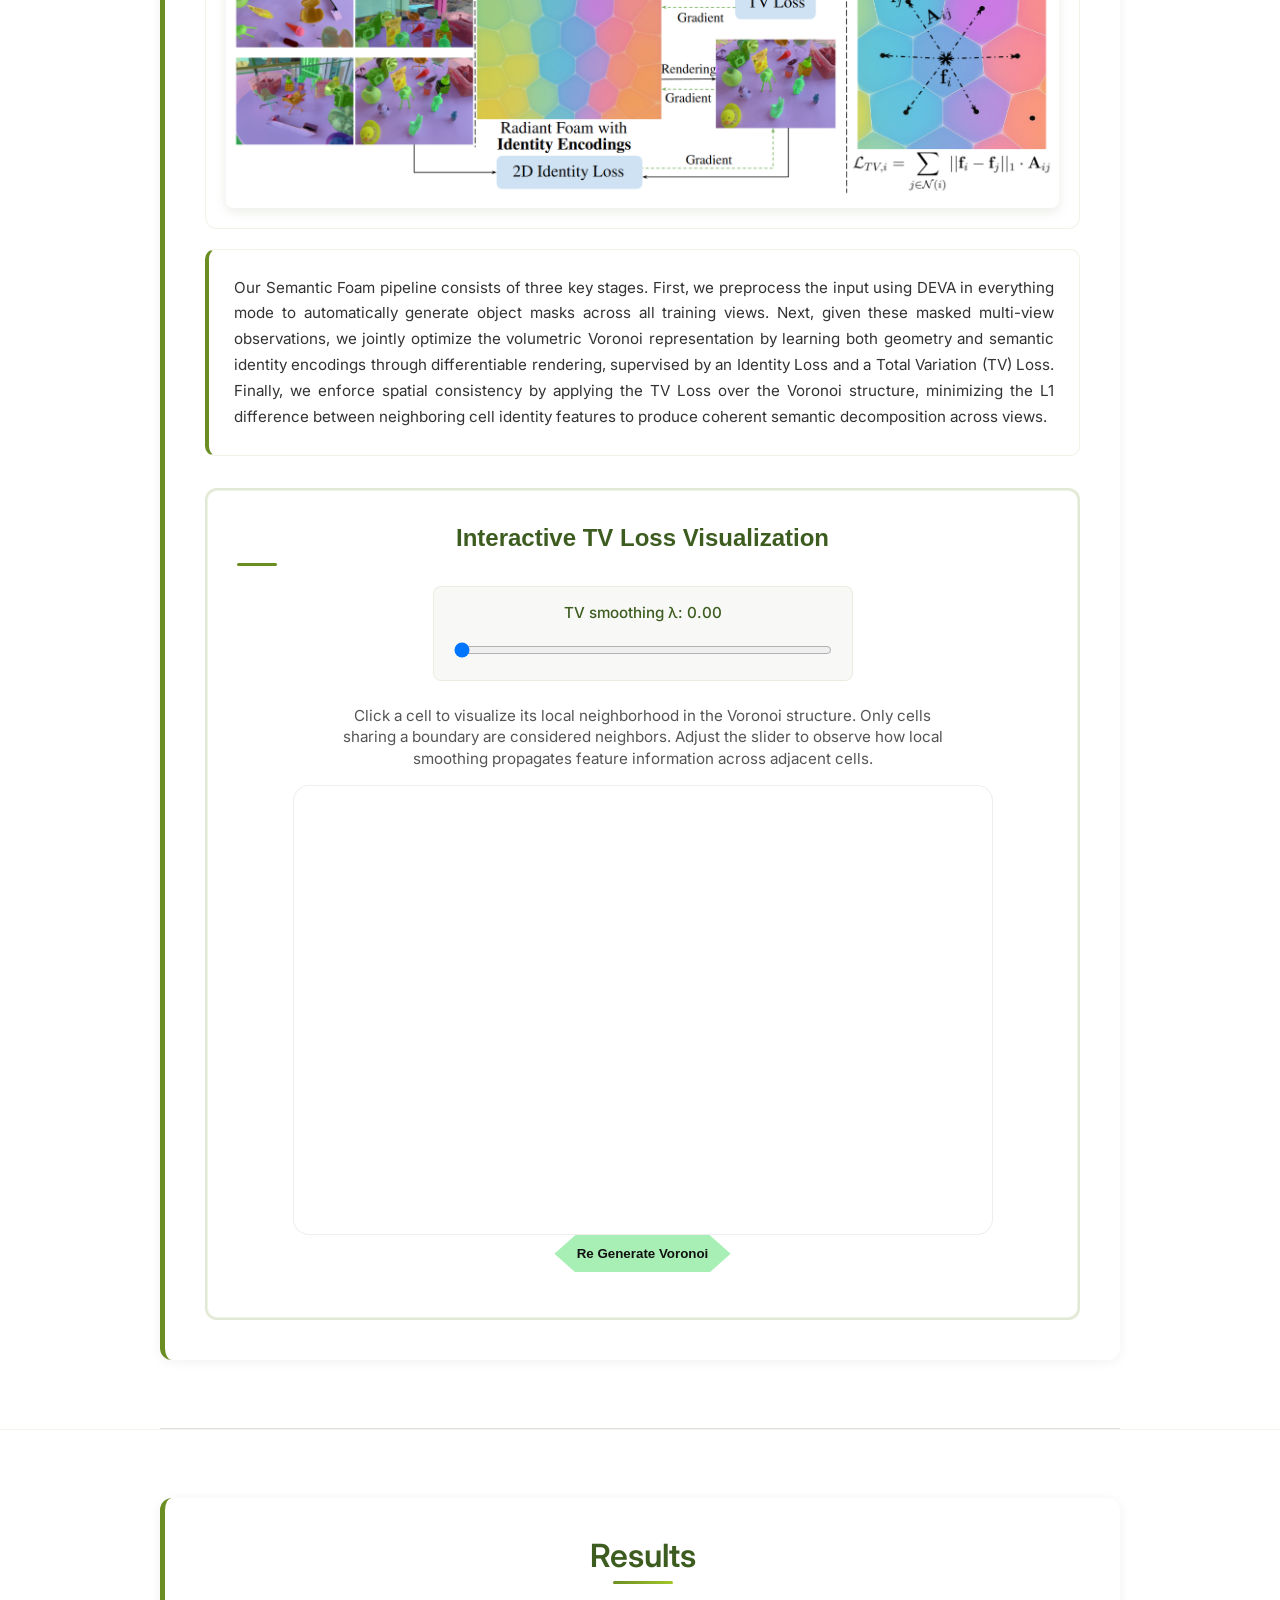
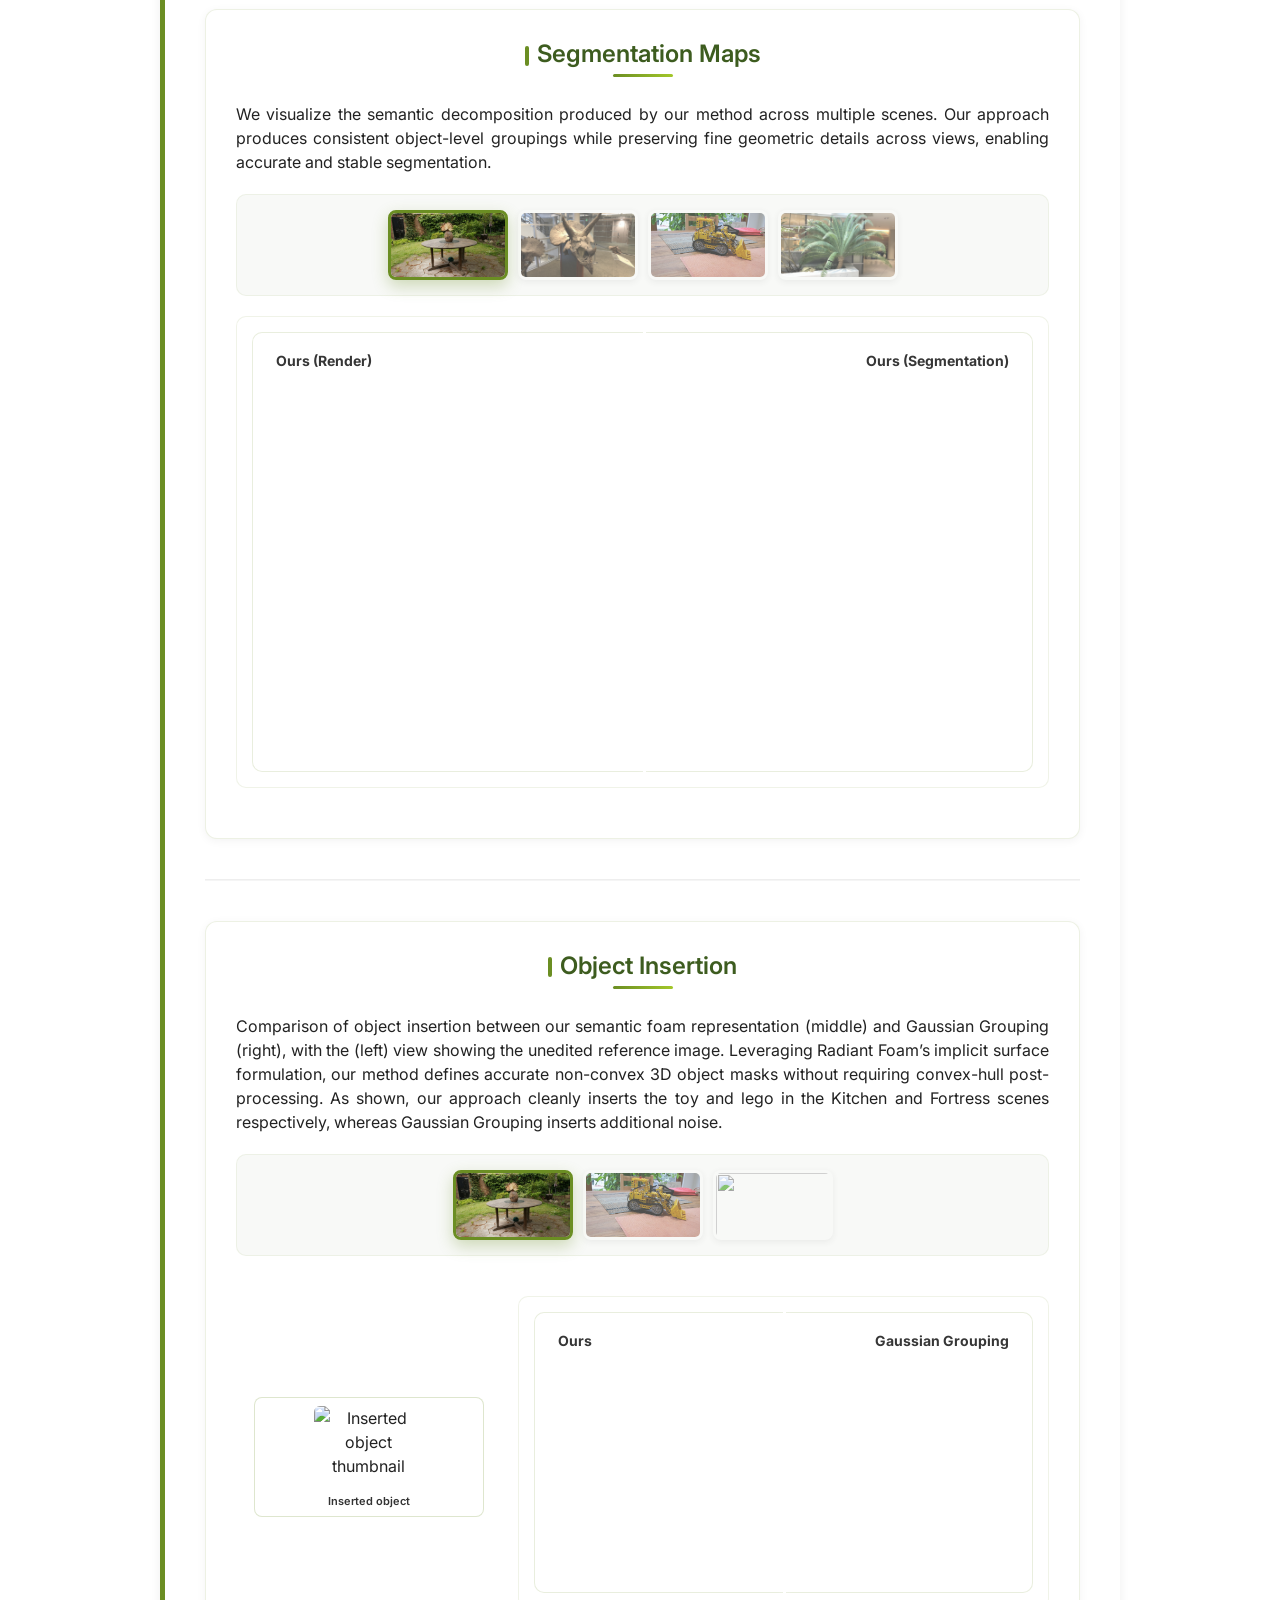
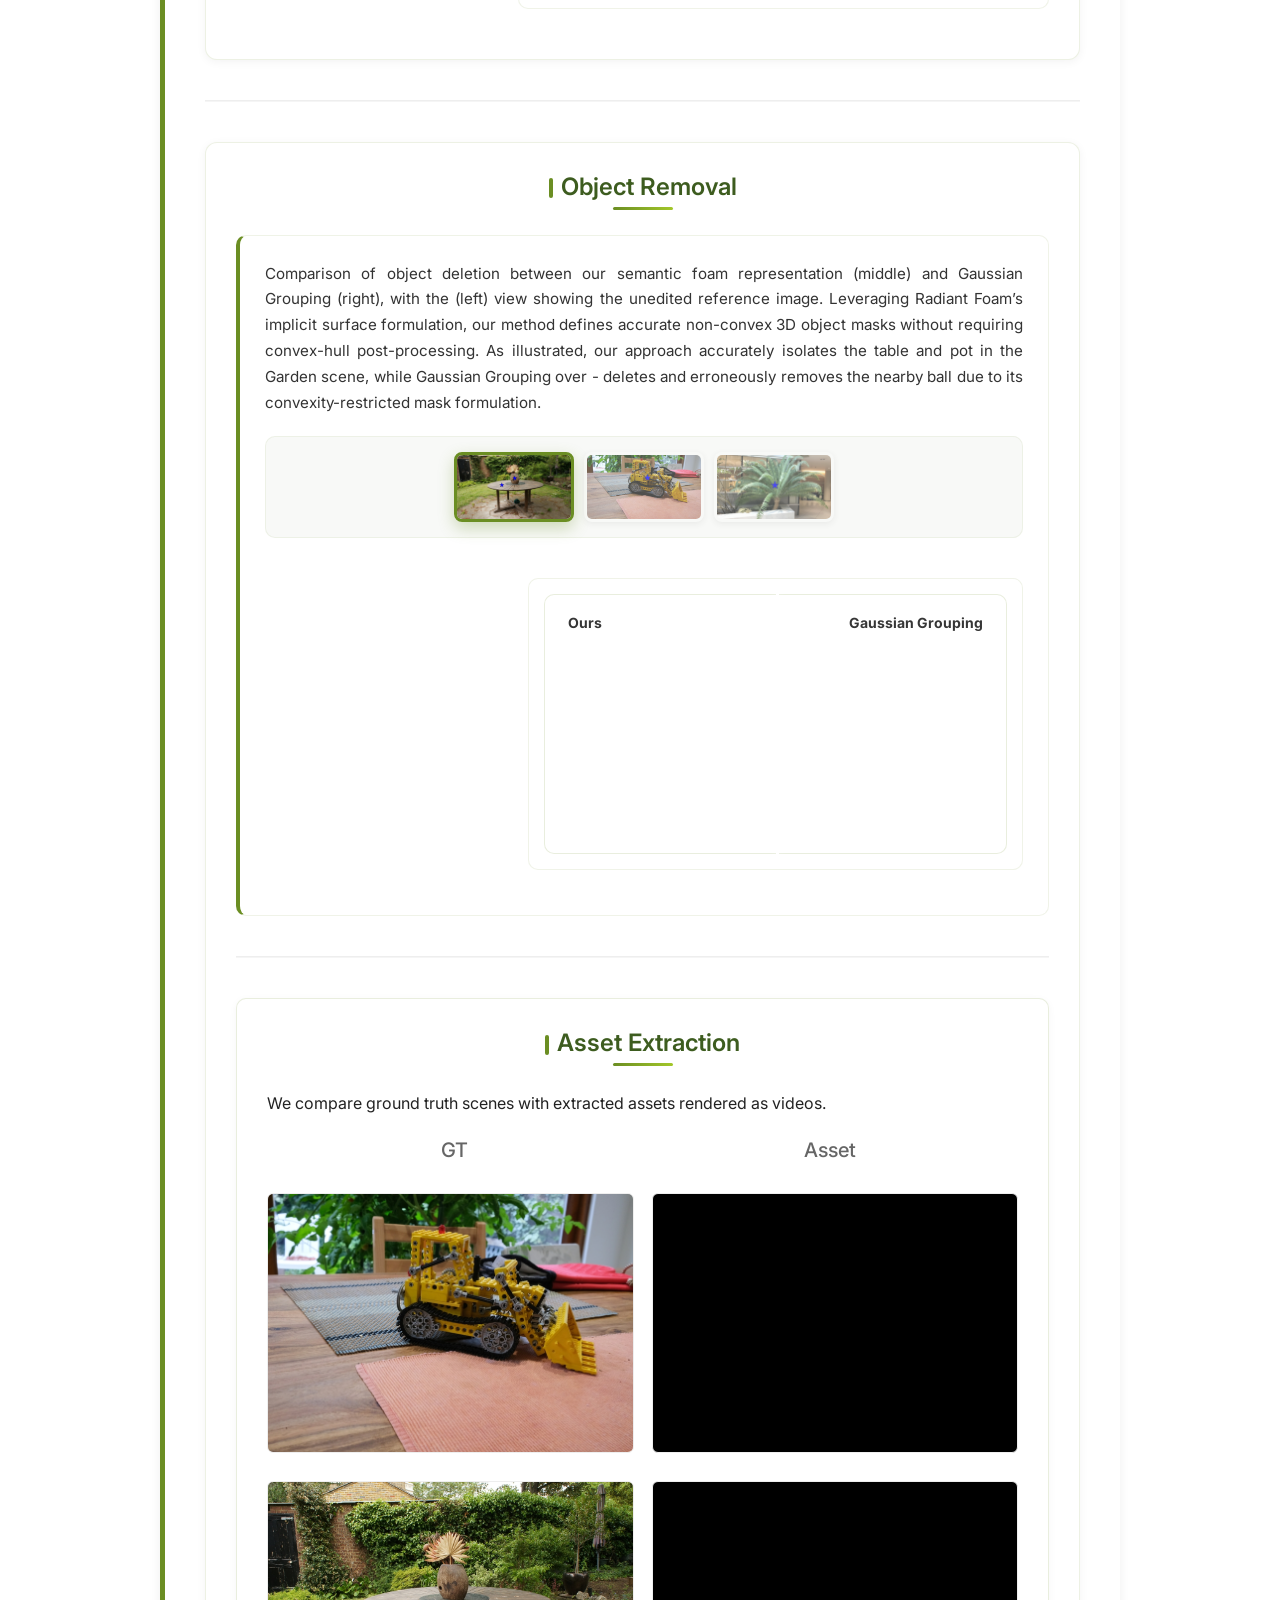
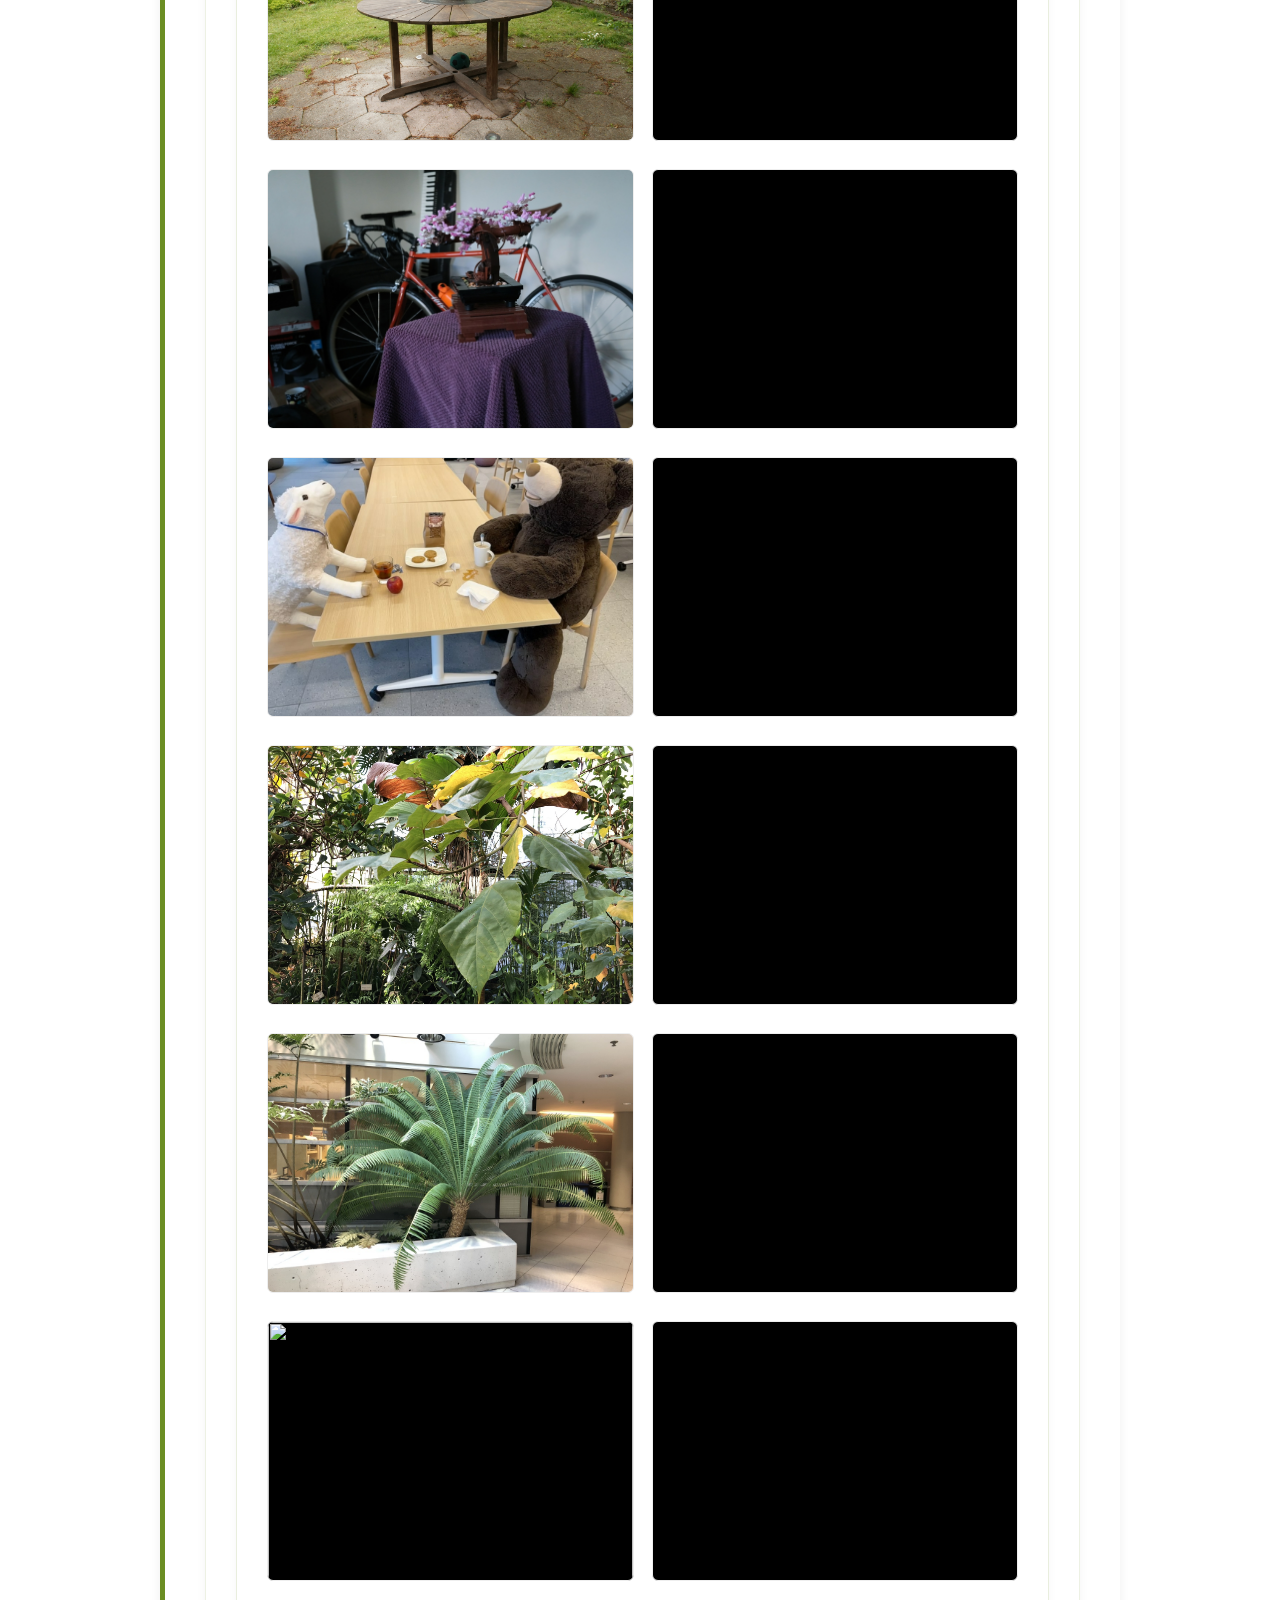
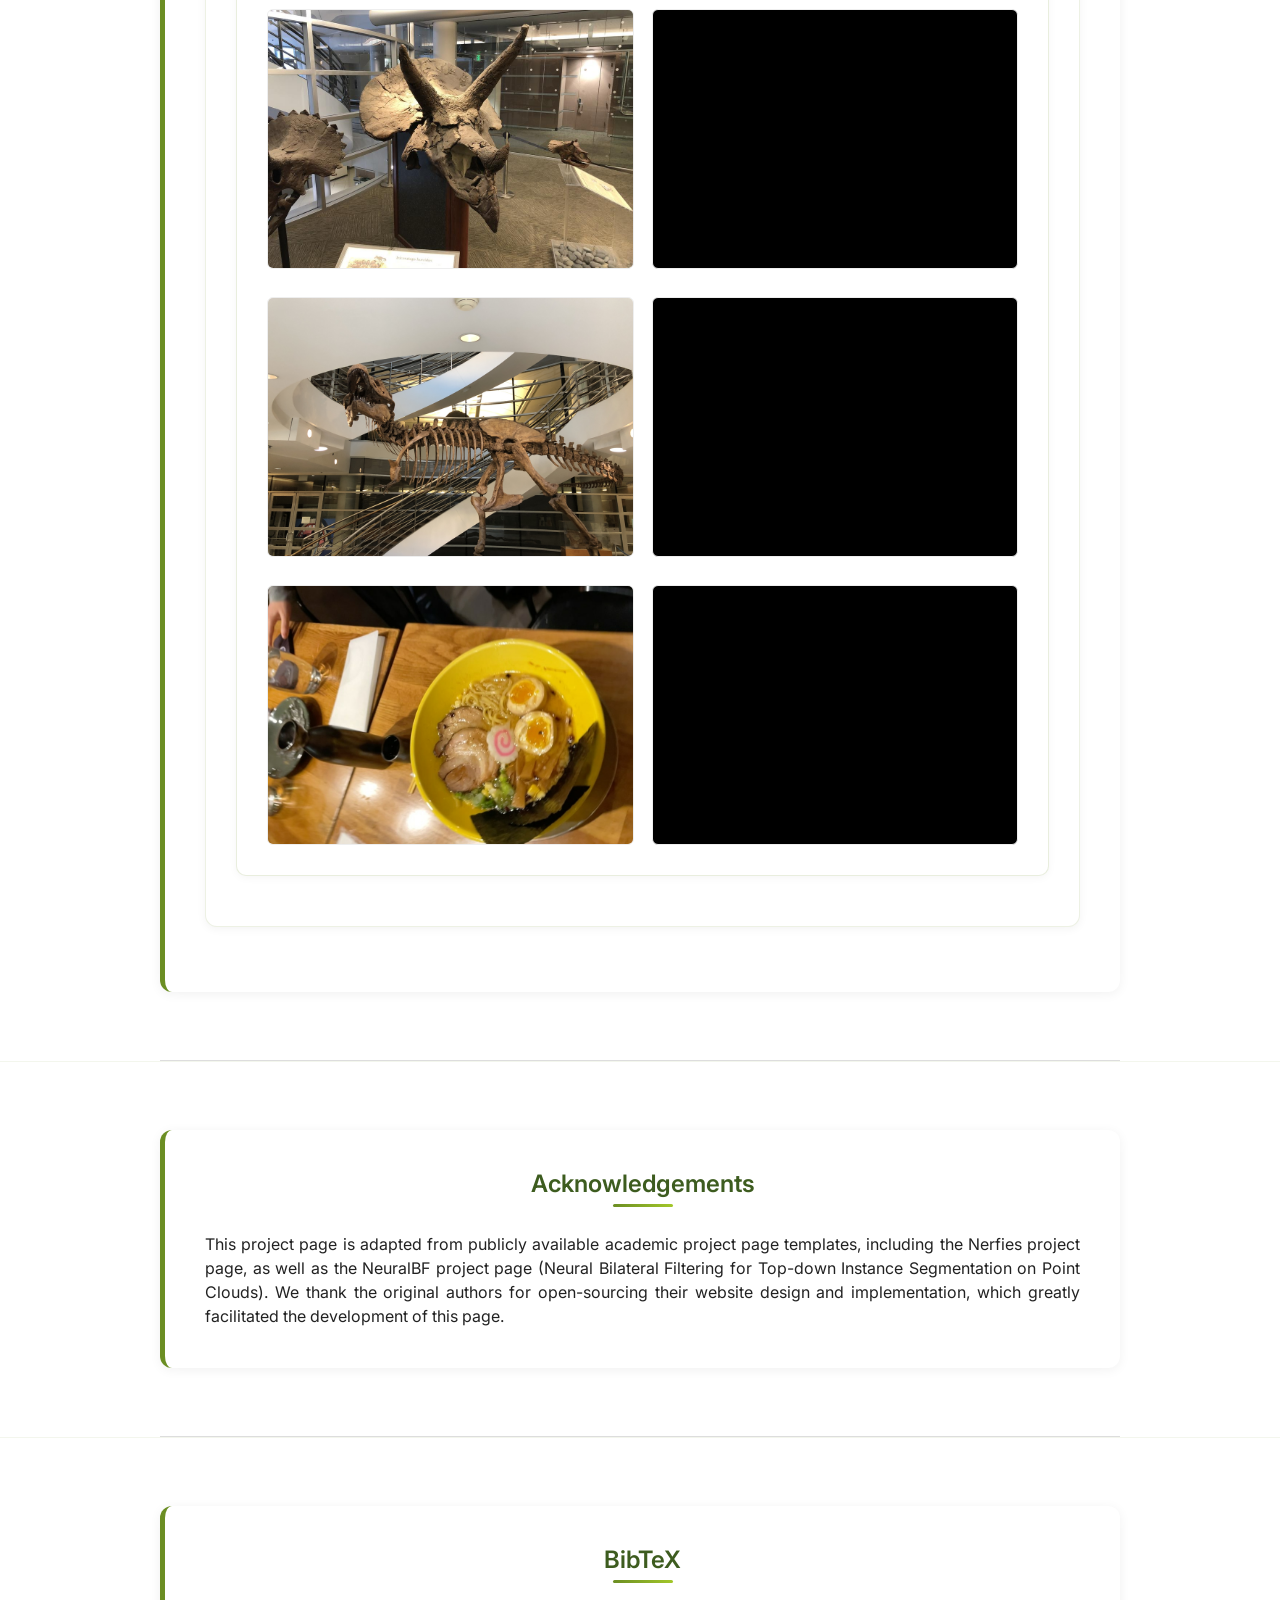
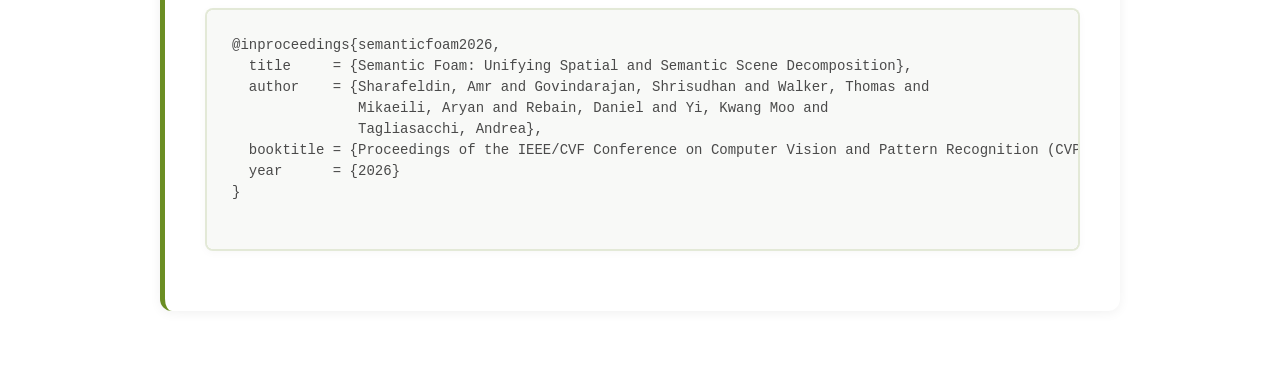
==== commit 36c12700: "section-nav dots" ====
--- a/index.html
+++ b/index.html
@@ -25,6 +25,29 @@
 
 <body>
 
+  <nav class="section-nav" aria-label="Section navigation">
+    <a class="section-nav-item active" href="#hero" data-section-target="hero" aria-label="Hero">
+      <span class="section-nav-dot"></span>
+      <span class="section-nav-label">Intro</span>
+    </a>
+    <a class="section-nav-item" href="#method" data-section-target="method" aria-label="Method">
+      <span class="section-nav-dot"></span>
+      <span class="section-nav-label">Method</span>
+    </a>
+    <a class="section-nav-item" href="#results" data-section-target="results" aria-label="Results">
+      <span class="section-nav-dot"></span>
+      <span class="section-nav-label">Results</span>
+    </a>
+    <a class="section-nav-item" href="#acknowledgements" data-section-target="acknowledgements" aria-label="Acknowledgements">
+      <span class="section-nav-dot"></span>
+      <span class="section-nav-label">Acknowledgements</span>
+    </a>
+    <a class="section-nav-item" href="#bibtex" data-section-target="bibtex" aria-label="BibTeX">
+      <span class="section-nav-dot"></span>
+      <span class="section-nav-label">BibTeX</span>
+    </a>
+  </nav>
+
   <!-- Dynamic Sections -->
   <div id="hero"></div>
   <div class="section-divider"></div>
@@ -38,7 +61,7 @@
   <!-- ===================== -->
   <!-- ACKNOWLEDGEMENTS -->
   <!-- ===================== -->
-  <section class="section">
+  <section class="section" id="acknowledgements">
     <div class="container is-max-desktop card-block">
 
       <h2 class="title is-4">Acknowledgements</h2>
@@ -59,7 +82,7 @@
   <!-- ===================== -->
   <!-- BIBTEX -->
   <!-- ===================== -->
-  <section class="section">
+  <section class="section" id="bibtex">
     <div class="container is-max-desktop card-block">
 
       <h2 class="title is-4">BibTeX</h2>
@@ -91,4 +114,4 @@
 
 
 </body>
-</html>+</html>
--- a/static/css/index.css
+++ b/static/css/index.css
@@ -5,6 +5,10 @@
 body {
   font-family: 'Inter', sans-serif;
   color: #222;
+}
+
+html {
+  scroll-behavior: smooth;
 }
 
 section {
@@ -26,6 +30,85 @@
 section.hero .hero-body {
   padding-top: 3rem;
   padding-bottom: 3rem;
+}
+
+/* ========================= */
+/* SECTION NAV */
+/* ========================= */
+
+.section-nav {
+  position: fixed;
+  top: 50%;
+  left: max(18px, calc((100vw - 1120px) / 2));
+  z-index: 40;
+  display: grid;
+  gap: 14px;
+  transform: translateY(-50%);
+}
+
+.section-nav-item {
+  position: relative;
+  display: grid;
+  grid-template-columns: 18px auto;
+  align-items: center;
+  gap: 6px;
+  width: max-content;
+  min-height: 18px;
+  color: var(--basil-dark);
+  font-size: 12px;
+  font-weight: 500;
+  text-decoration: none;
+}
+
+.section-nav-dot {
+  justify-self: center;
+  width: 10px;
+  height: 10px;
+  background: #c8c8c8;
+  clip-path: polygon(18% 8%, 76% 0%, 100% 36%, 82% 92%, 28% 100%, 0% 58%);
+  transition: background 0.2s ease, filter 0.2s ease, transform 0.2s ease;
+}
+
+.section-nav-label {
+  max-width: 0;
+  overflow: hidden;
+  opacity: 0;
+  white-space: nowrap;
+  transform: translateX(-4px);
+  transition: max-width 0.2s ease, opacity 0.2s ease, transform 0.2s ease;
+}
+
+.section-nav-item.active .section-nav-dot {
+  width: 12px;
+  height: 12px;
+  background: var(--basil-light);
+  filter: drop-shadow(0 0 0 rgba(107, 142, 35, 0.2)) drop-shadow(0 0 8px rgba(107, 142, 35, 0.42));
+  transform: rotate(-8deg);
+}
+
+.section-nav-item:nth-child(2n) .section-nav-dot {
+  clip-path: polygon(8% 28%, 38% 0%, 88% 14%, 100% 70%, 58% 100%, 0% 82%);
+}
+
+.section-nav-item:nth-child(3n) .section-nav-dot {
+  clip-path: polygon(28% 0%, 90% 10%, 100% 48%, 68% 100%, 12% 86%, 0% 30%);
+}
+
+.section-nav-item.active .section-nav-label,
+.section-nav-item:hover .section-nav-label {
+  max-width: 90px;
+  opacity: 1;
+  transform: translateX(0);
+}
+
+.section-nav-item:hover .section-nav-dot {
+  transform: scale(1.15);
+}
+
+@media (max-width: 980px) {
+  .section-nav {
+    display: none;
+  }
 }
 
 /* ========================= */
@@ -507,12 +590,53 @@
   grid-template-columns: 1fr 2fr;
   gap: 16px;
   margin-top: 20px;
+  align-items: center;
 }
 
 .gt-image {
   width: 100%;
   border-radius: 10px;
   object-fit: cover;
+  display: block;
+}
+
+.insertion-reference {
+  display: grid;
+  gap: 10px;
+  align-content: center;
+}
+
+.inserted-object-card {
+  display: grid;
+  justify-items: center;
+  align-items: center;
+  gap: 6px;
+  width: fit-content;
+  max-width: 100%;
+  margin: 0;
+  padding: 8px 12px;
+  border: 1px solid rgba(107, 142, 35, 0.22);
+  border-radius: 8px;
+  background: #fff;
+  justify-self: center;
+}
+
+.inserted-object-card span {
+  color: #333;
+  font-size: 11px;
+  font-weight: 600;
+  line-height: 1.2;
+  text-align: center;
+  order: 2;
+}
+
+.inserted-object-thumb {
+  width: min(110px, 100%);
+  aspect-ratio: 4 / 3;
+  border-radius: 6px;
+  object-fit: cover;
+  display: block;
+  order: 1;
 }
 
 /* thumbnails - consolidated with main gallery */
@@ -1158,4 +1282,4 @@
   display: flex;
   justify-content: center;
   transform: translateX(30px); /* adjust value (20–80px) as needed */
-}+}
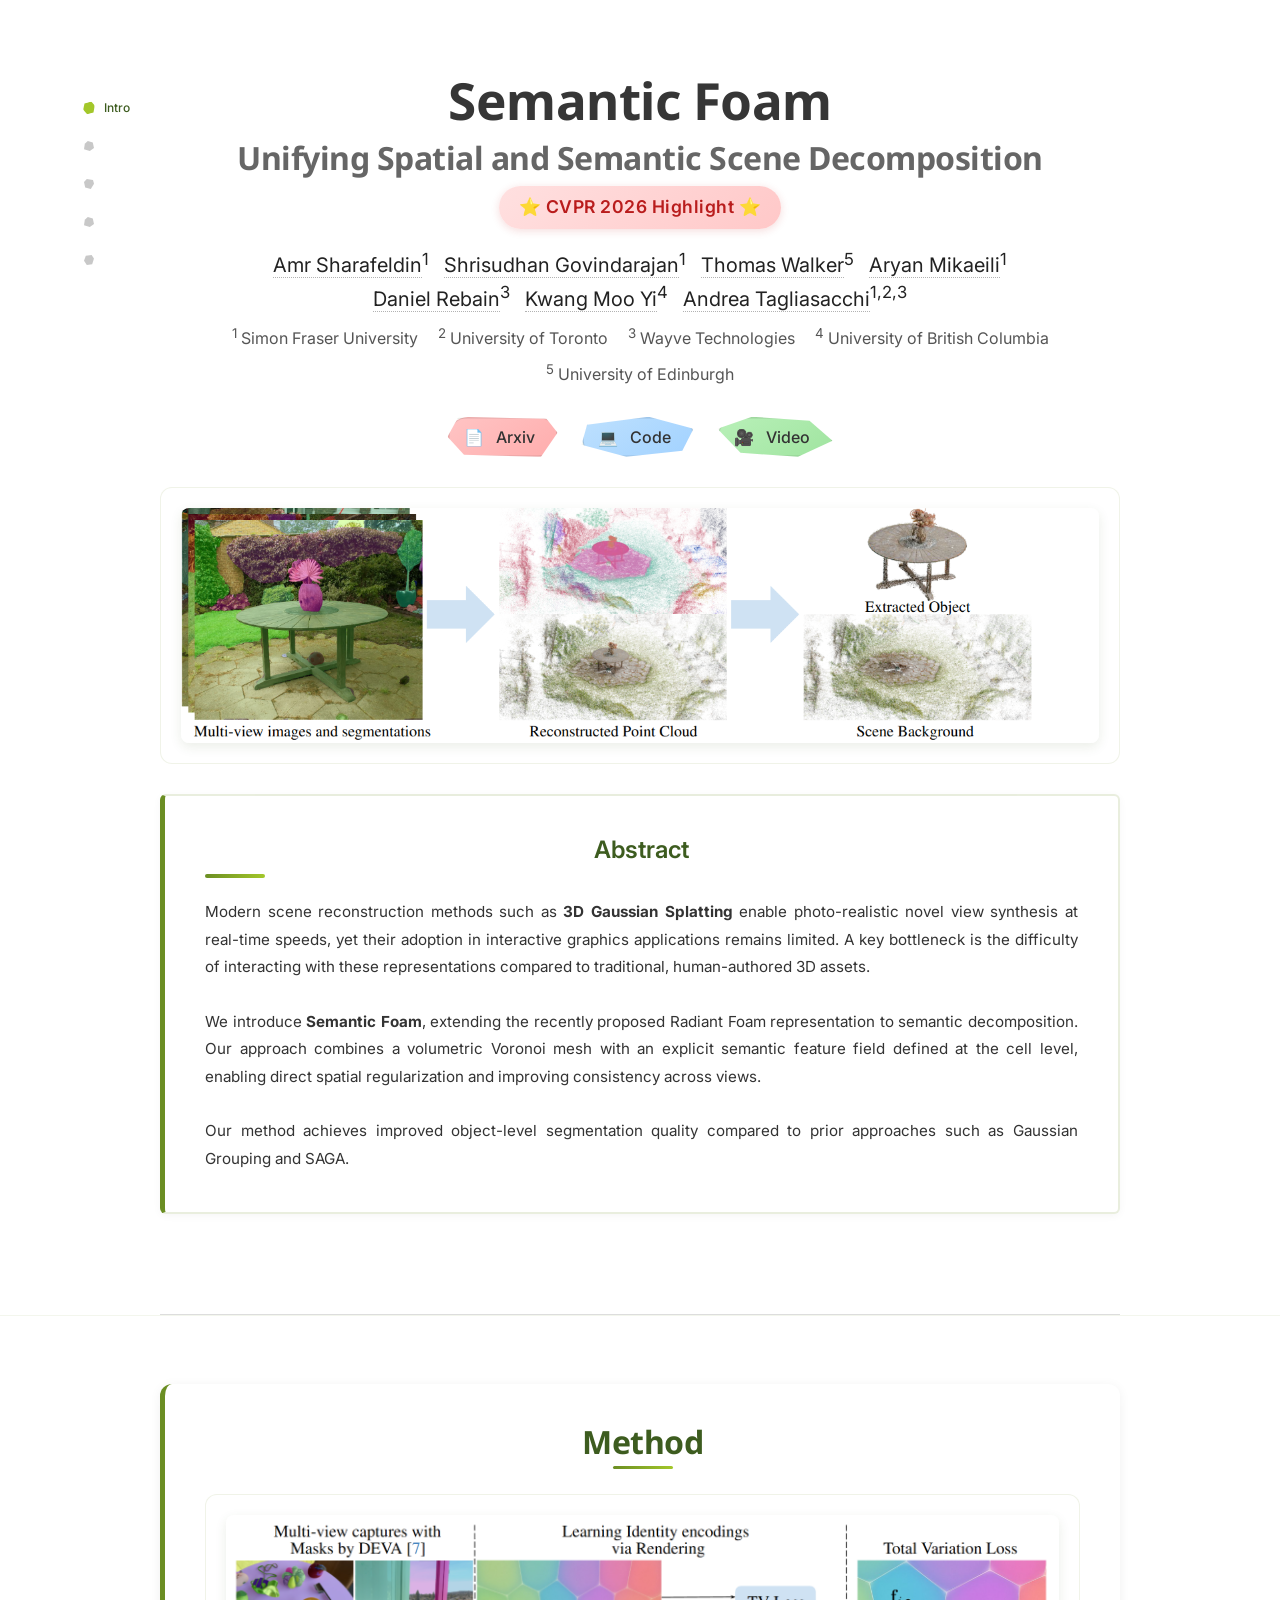
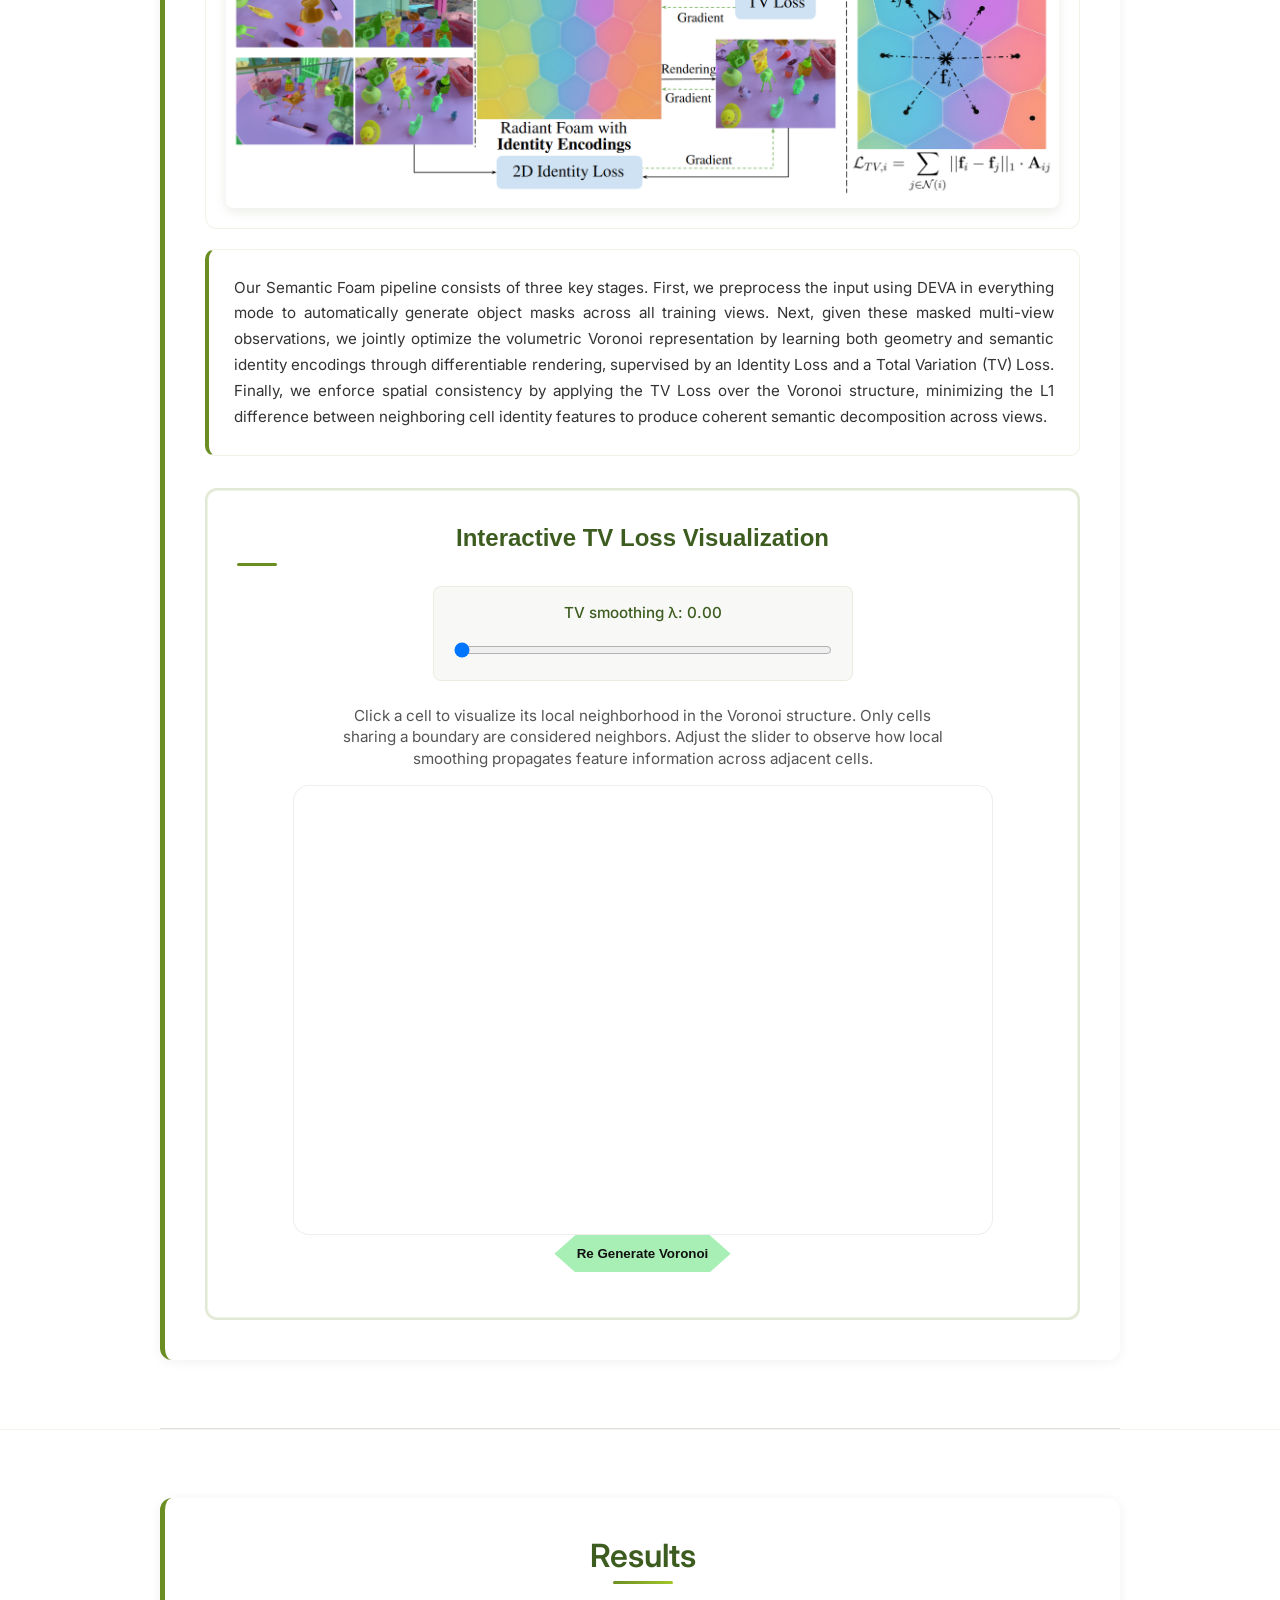
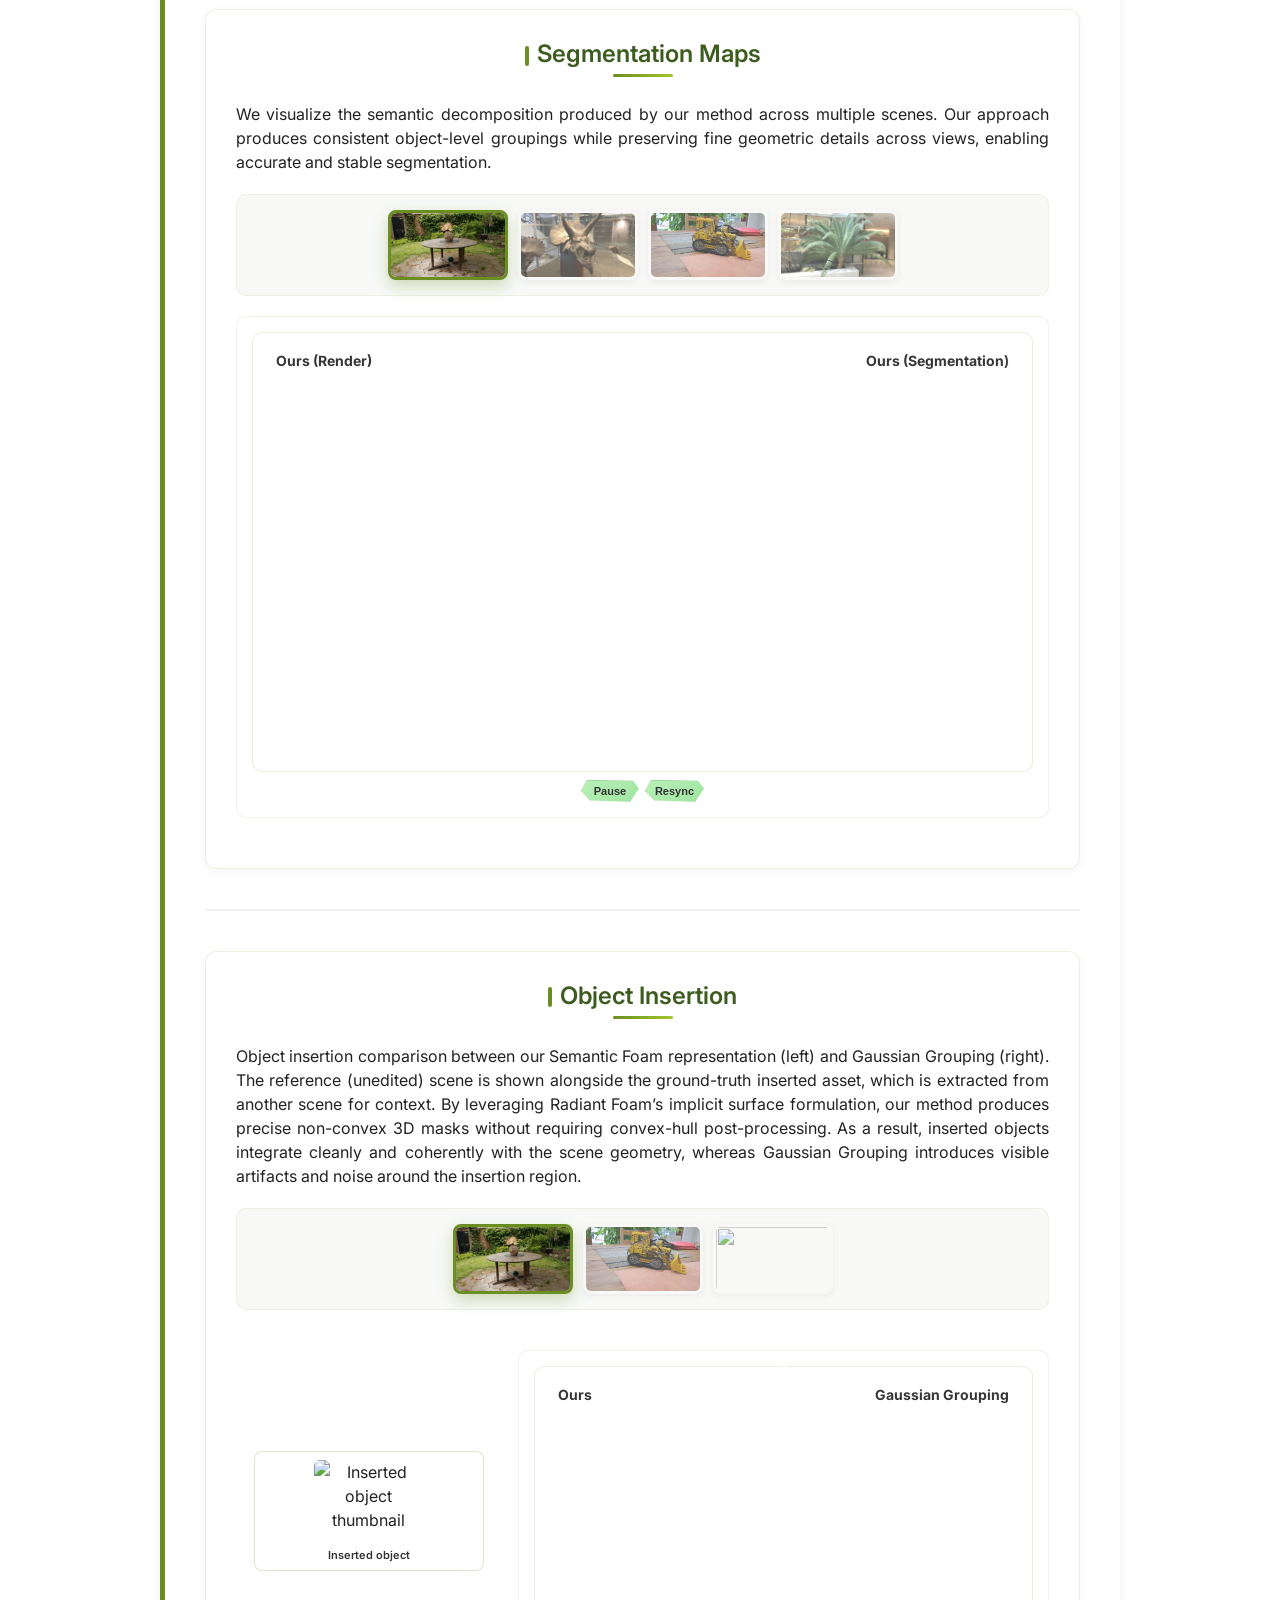
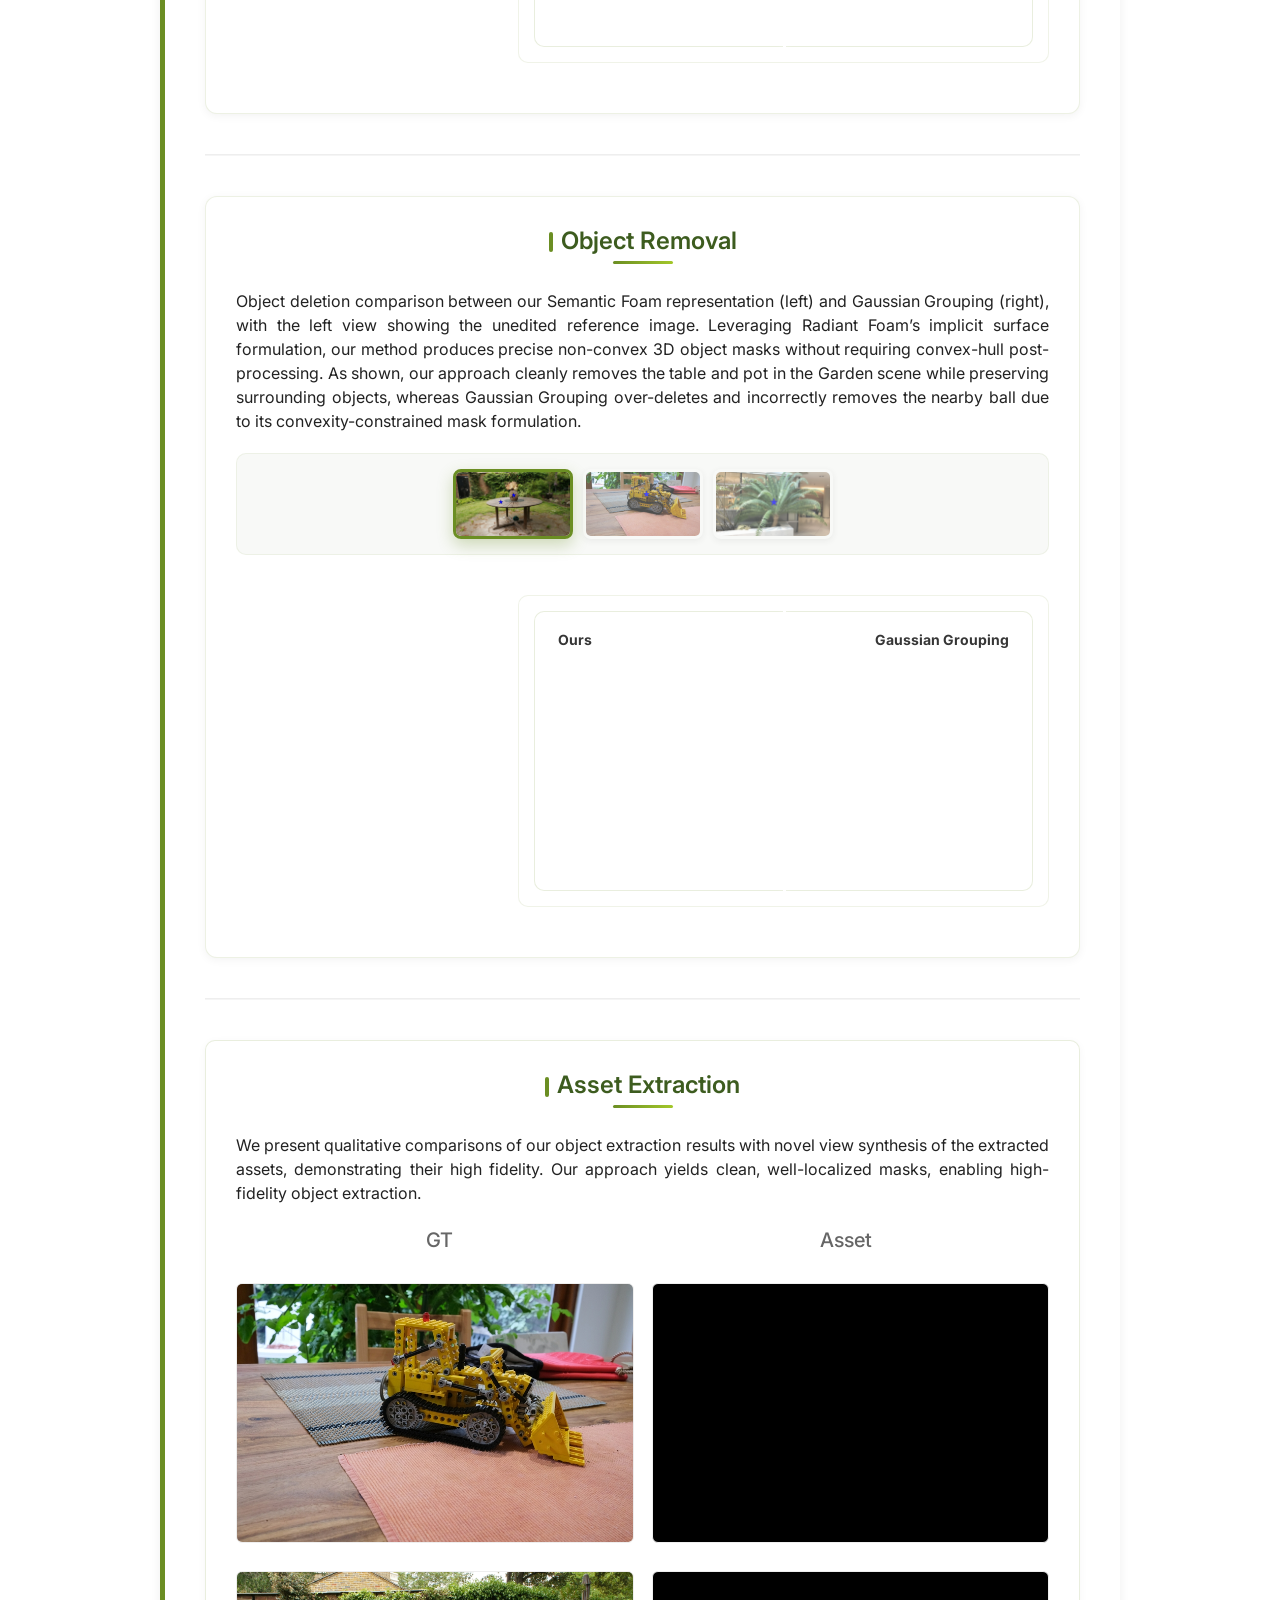
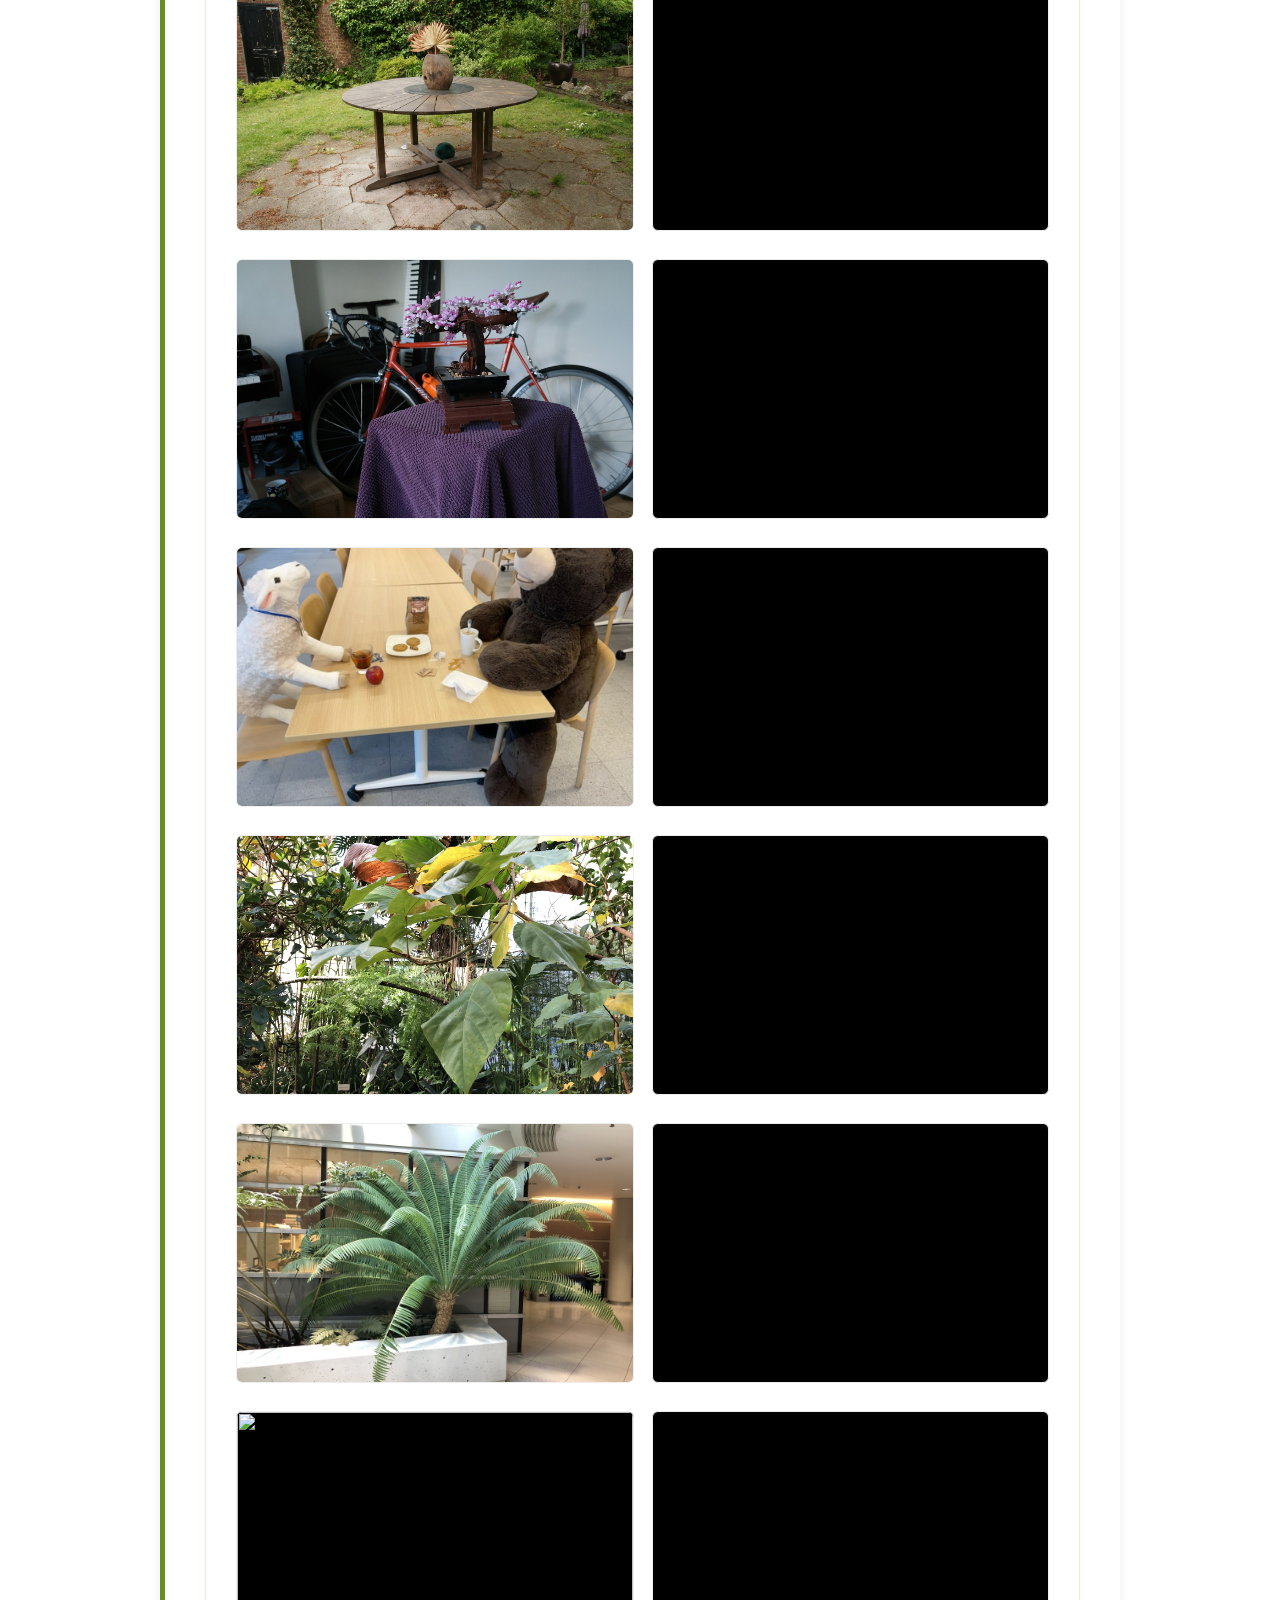
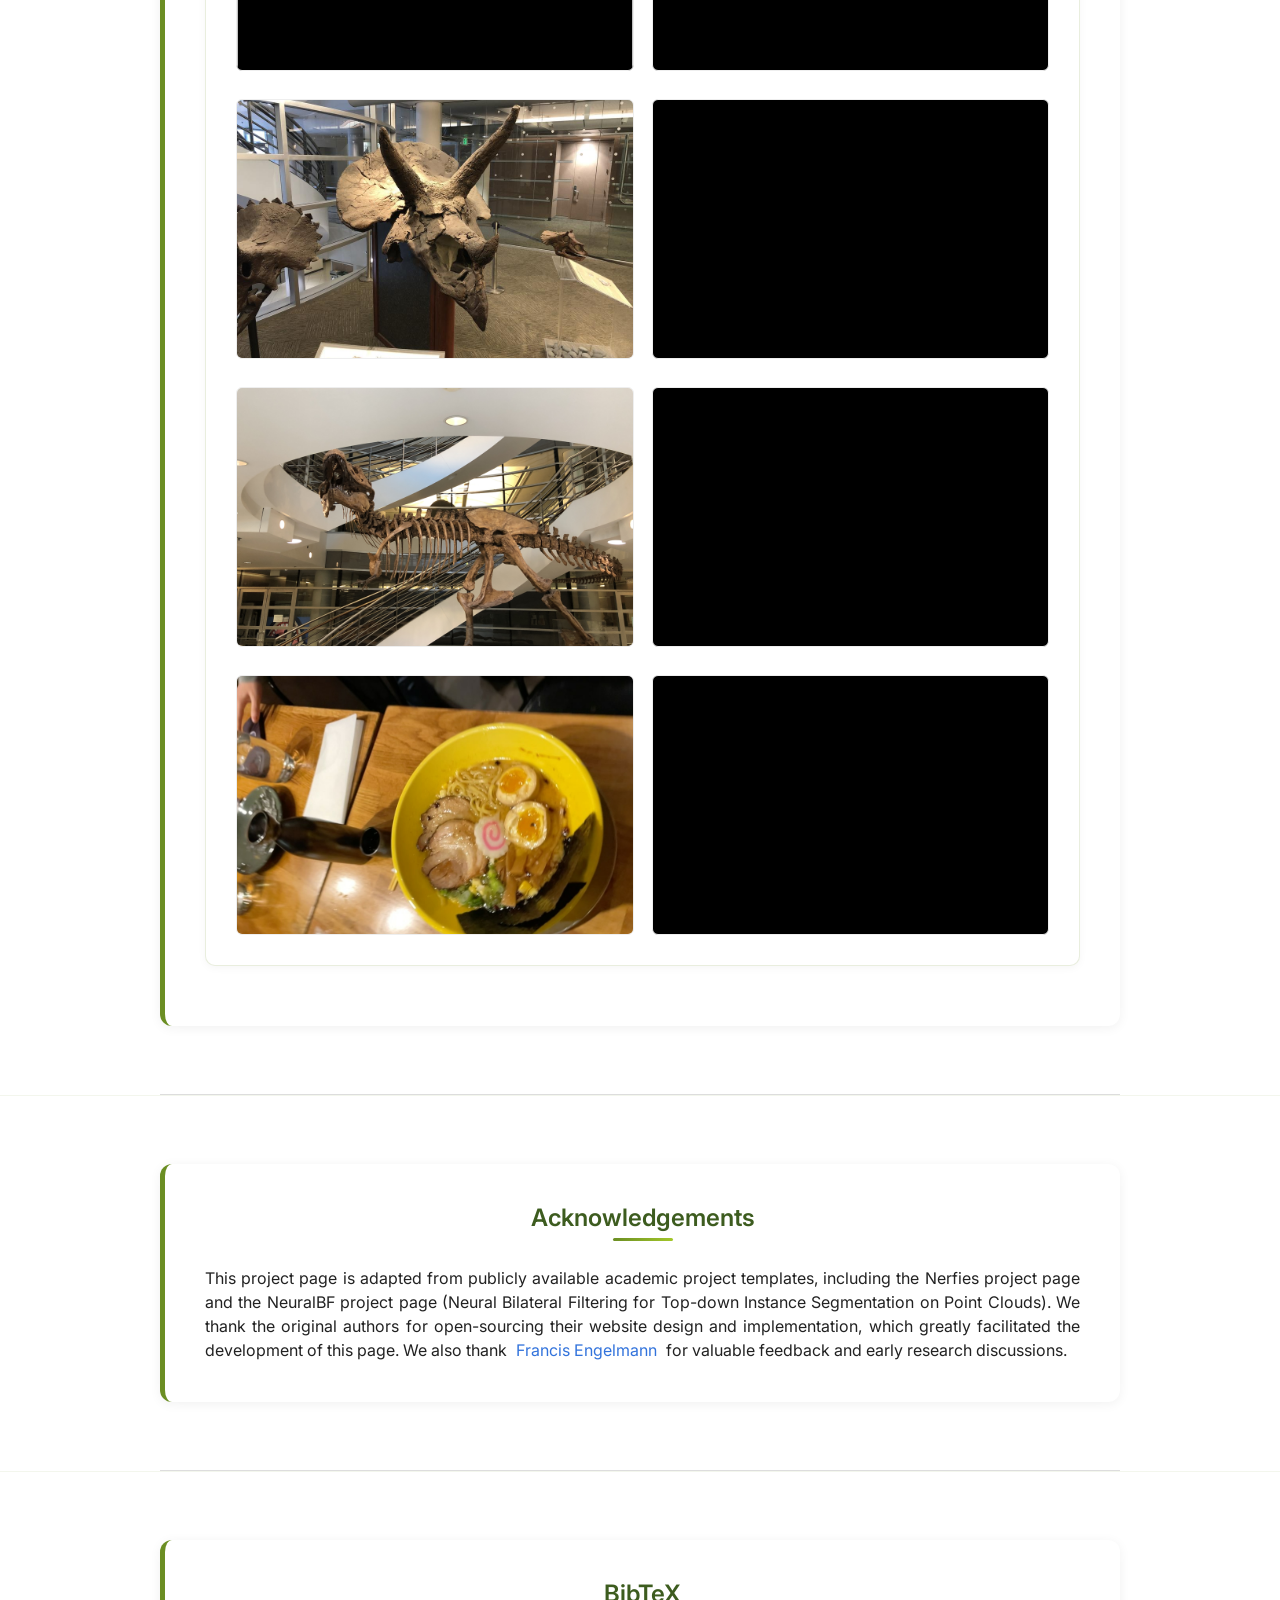
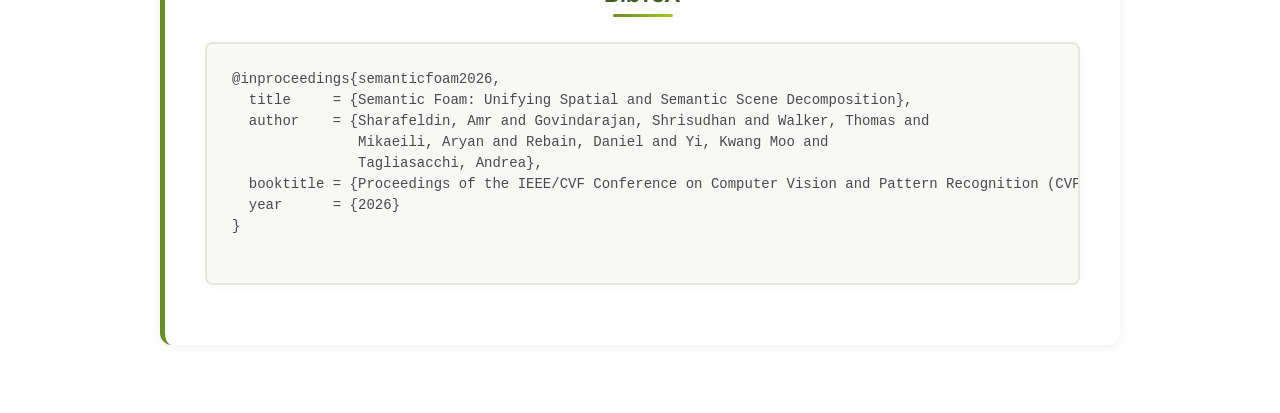
==== commit 70cf09f3: "fixed the writing of the results section" ====
--- a/index.html
+++ b/index.html
@@ -2,7 +2,7 @@
 <html>
 <head>
   <meta charset="utf-8">
-  <title>Semantic Foam Project</title>
+  <title>Semantic Foam</title>
 
   <!-- Fonts -->
   <link href="https://fonts.googleapis.com/css?family=Google+Sans|Noto+Sans|Castoro" rel="stylesheet">
@@ -14,7 +14,7 @@
 
   <!-- Styles -->
   <link rel="stylesheet" href="./static/css/video.css">
-  <link rel="stylesheet" href="./static/css/index.css">
+  <link rel="stylesheet" href="./static/css/index.css?v=section-nav">
 
   <!-- JS -->
   <script src="https://code.jquery.com/jquery-3.6.0.min.js"></script>
@@ -61,21 +61,21 @@
   <!-- ===================== -->
   <!-- ACKNOWLEDGEMENTS -->
   <!-- ===================== -->
-  <section class="section" id="acknowledgements">
-    <div class="container is-max-desktop card-block">
+<section class="section" id="acknowledgements">
+  <div class="container is-max-desktop card-block">
 
-      <h2 class="title is-4">Acknowledgements</h2>
+    <h2 class="title is-4">Acknowledgements</h2>
 
-      <p class="has-text-justified">
-        This project page is adapted from publicly available academic project page templates,
-        including the Nerfies project page, as well as the NeuralBF project page
-        (Neural Bilateral Filtering for Top-down Instance Segmentation on Point Clouds).
-        We thank the original authors for open-sourcing their website design and
-        implementation, which greatly facilitated the development of this page.
-      </p>
+    <p class="has-text-justified">
+      This project page is adapted from publicly available academic project templates, including the Nerfies project page and the NeuralBF project page (Neural Bilateral Filtering for Top-down Instance Segmentation on Point Clouds). We thank the original authors for open-sourcing their website design and implementation, which greatly facilitated the development of this page. We also thank 
+      <span class="author-block">
+        <a href="https://francisengelmann.github.io/" target="_blank">Francis Engelmann</a>
+      </span>
+      for valuable feedback and early research discussions.
+    </p>
 
-    </div>
-  </section>
+  </div>
+</section>
 
   <div class="section-divider"></div>
 
--- a/static/css/index.css
+++ b/static/css/index.css
@@ -38,12 +38,11 @@
 
 .section-nav {
   position: fixed;
-  top: 50%;
+  top: 96px;
   left: max(18px, calc((100vw - 1120px) / 2));
   z-index: 40;
   display: grid;
   gap: 14px;
-  transform: translateY(-50%);
 }
 
 .section-nav-item {
@@ -53,11 +52,18 @@
   align-items: center;
   gap: 6px;
   width: max-content;
-  min-height: 18px;
-  color: var(--basil-dark);
+  min-height: 24px;
+  padding: 3px 10px 3px 0;
+  color: var(--basil-dark, #3d5c1f);
   font-size: 12px;
   font-weight: 500;
   text-decoration: none;
+}
+
+.section-nav-item::before {
+  content: "";
+  position: absolute;
+  inset: -6px -12px -6px -8px;
 }
 
 .section-nav-dot {
@@ -81,7 +87,7 @@
 .section-nav-item.active .section-nav-dot {
   width: 12px;
   height: 12px;
-  background: var(--basil-light);
+  background: var(--basil-light, #a3c72a);
   filter: drop-shadow(0 0 0 rgba(107, 142, 35, 0.2)) drop-shadow(0 0 8px rgba(107, 142, 35, 0.42));
   transform: rotate(-8deg);
 }
@@ -485,6 +491,8 @@
 
 .comparison-container {
   display: flex;
+  flex-direction: column;
+  align-items: center;
   justify-content: center;
   width: 100%;
 }
@@ -766,7 +774,7 @@
 }
 
 .card-block:hover {
-  box-shadow: 0 8px 24px rgba(107, 142, 35, 0.12);
+  box-shadow: 0 8px 22px rgba(107, 142, 35, 0.12);
   transform: translateY(-2px);
 }
 
@@ -801,6 +809,7 @@
 .card-section:hover {
   background: #ffffff;
   border-color: rgba(107, 142, 35, 0.15);
+  box-shadow: 0 4px 14px rgba(107, 142, 35, 0.08);
 }
 
 .card-section p {
@@ -828,7 +837,8 @@
 }
 
 .subsection:hover {
-  box-shadow: 0 6px 16px rgba(107, 142, 35, 0.1);
+  box-shadow: 0 8px 22px rgba(107, 142, 35, 0.12);
+  transform: translateY(-2px);
 }
 
 .subsection h3 {
@@ -856,6 +866,12 @@
   border-radius: 12px;
   border: 1px solid rgba(107, 142, 35, 0.1);
   margin-bottom: 20px;
+  transition: border-color 0.25s ease, box-shadow 0.25s ease;
+}
+
+.method-figure:hover {
+  border-color: rgba(107, 142, 35, 0.15);
+  box-shadow: 0 4px 14px rgba(107, 142, 35, 0.08);
 }
 
 .method-figure img {
@@ -879,6 +895,14 @@
   margin-top: 30px;
   border: 2px solid rgba(107, 142, 35, 0.2);
   box-shadow: inset 0 0 0 1px rgba(107, 142, 35, 0.1);
+  transition: box-shadow 0.25s ease, transform 0.25s ease;
+}
+
+#voronoi-section:hover {
+  box-shadow:
+    inset 0 0 0 1px rgba(107, 142, 35, 0.1),
+    0 8px 22px rgba(107, 142, 35, 0.12);
+  transform: translateY(-2px);
 }
 
 #voronoi-section h3 {
@@ -935,6 +959,13 @@
   border-radius: 10px;
   margin: 20px 0;
   border: 1px solid rgba(107, 142, 35, 0.08);
+  transition: border-color 0.25s ease, box-shadow 0.25s ease, background 0.25s ease;
+}
+
+.scene-gallery:hover {
+  background: #ffffff;
+  border-color: rgba(107, 142, 35, 0.15);
+  box-shadow: 0 4px 14px rgba(107, 142, 35, 0.08);
 }
 
 .scene-thumb {
@@ -960,21 +991,55 @@
   border-radius: 10px;
   border: 1px solid rgba(107, 142, 35, 0.1);
   margin: 20px 0;
+  transition: border-color 0.25s ease, box-shadow 0.25s ease;
+}
+
+.comparison-container:hover {
+  border-color: rgba(107, 142, 35, 0.15);
+  box-shadow: 0 4px 14px rgba(107, 142, 35, 0.08);
 }
 
 .video-wrapper {
   box-shadow: inset 0 0 0 1px rgba(107, 142, 35, 0.15);
 }
 
+.slider-controls {
+  display: flex;
+  justify-content: center;
+  gap: 6px;
+  margin-top: 8px;
+}
+
+.slider-control-button {
+  display: inline-flex;
+  align-items: center;
+  justify-content: center;
+  min-width: 58px;
+  padding: 4px 9px;
+  color: #333;
+  font-family: 'Google Sans', sans-serif;
+  font-size: 11px;
+  font-weight: 600;
+  background: linear-gradient(145deg, #b8f0b8, #a0e4a0);
+  border: 1px solid rgba(0,0,0,0.08);
+  border-radius: 0;
+  clip-path: polygon(10% 0%, 90% 5%, 100% 40%, 85% 100%, 15% 95%, 0% 50%);
+  cursor: pointer;
+  transition: all 0.2s ease;
+}
+
+.slider-control-button:hover {
+  transform: translateY(-1px) scale(1.03);
+}
+
+.slider-control-button:active {
+  transform: scale(0.95);
+}
+
 /* Acknowledgements & BibTeX sections */
 .section {
   background: white;
   border-top: 1px solid rgba(107, 142, 35, 0.08);
-  transition: all 0.3s ease;
-}
-
-.section:hover {
-  background: #f8f9f7;
 }
 
 .section .title {
@@ -1001,6 +1066,12 @@
   background: #f8f9f7 !important;
   box-shadow: 0 2px 8px rgba(0, 0, 0, 0.03);
   padding: 25px !important;
+  transition: border-color 0.25s ease, box-shadow 0.25s ease, background 0.25s ease;
+}
+
+section pre:hover {
+  border-color: rgba(107, 142, 35, 0.2);
+  box-shadow: 0 4px 14px rgba(107, 142, 35, 0.08);
 }
 
 /* Publication links with enhanced styling */
@@ -1071,6 +1142,12 @@
   box-shadow: 0 2px 8px rgba(0, 0, 0, 0.04);
   margin-top: 30px;
   padding: 40px !important;
+  transition: box-shadow 0.25s ease, transform 0.25s ease;
+}
+
+.box.abstract-box:hover {
+  box-shadow: 0 8px 22px rgba(107, 142, 35, 0.12);
+  transform: translateY(-2px);
 }
 
 .box.abstract-box h2 {
